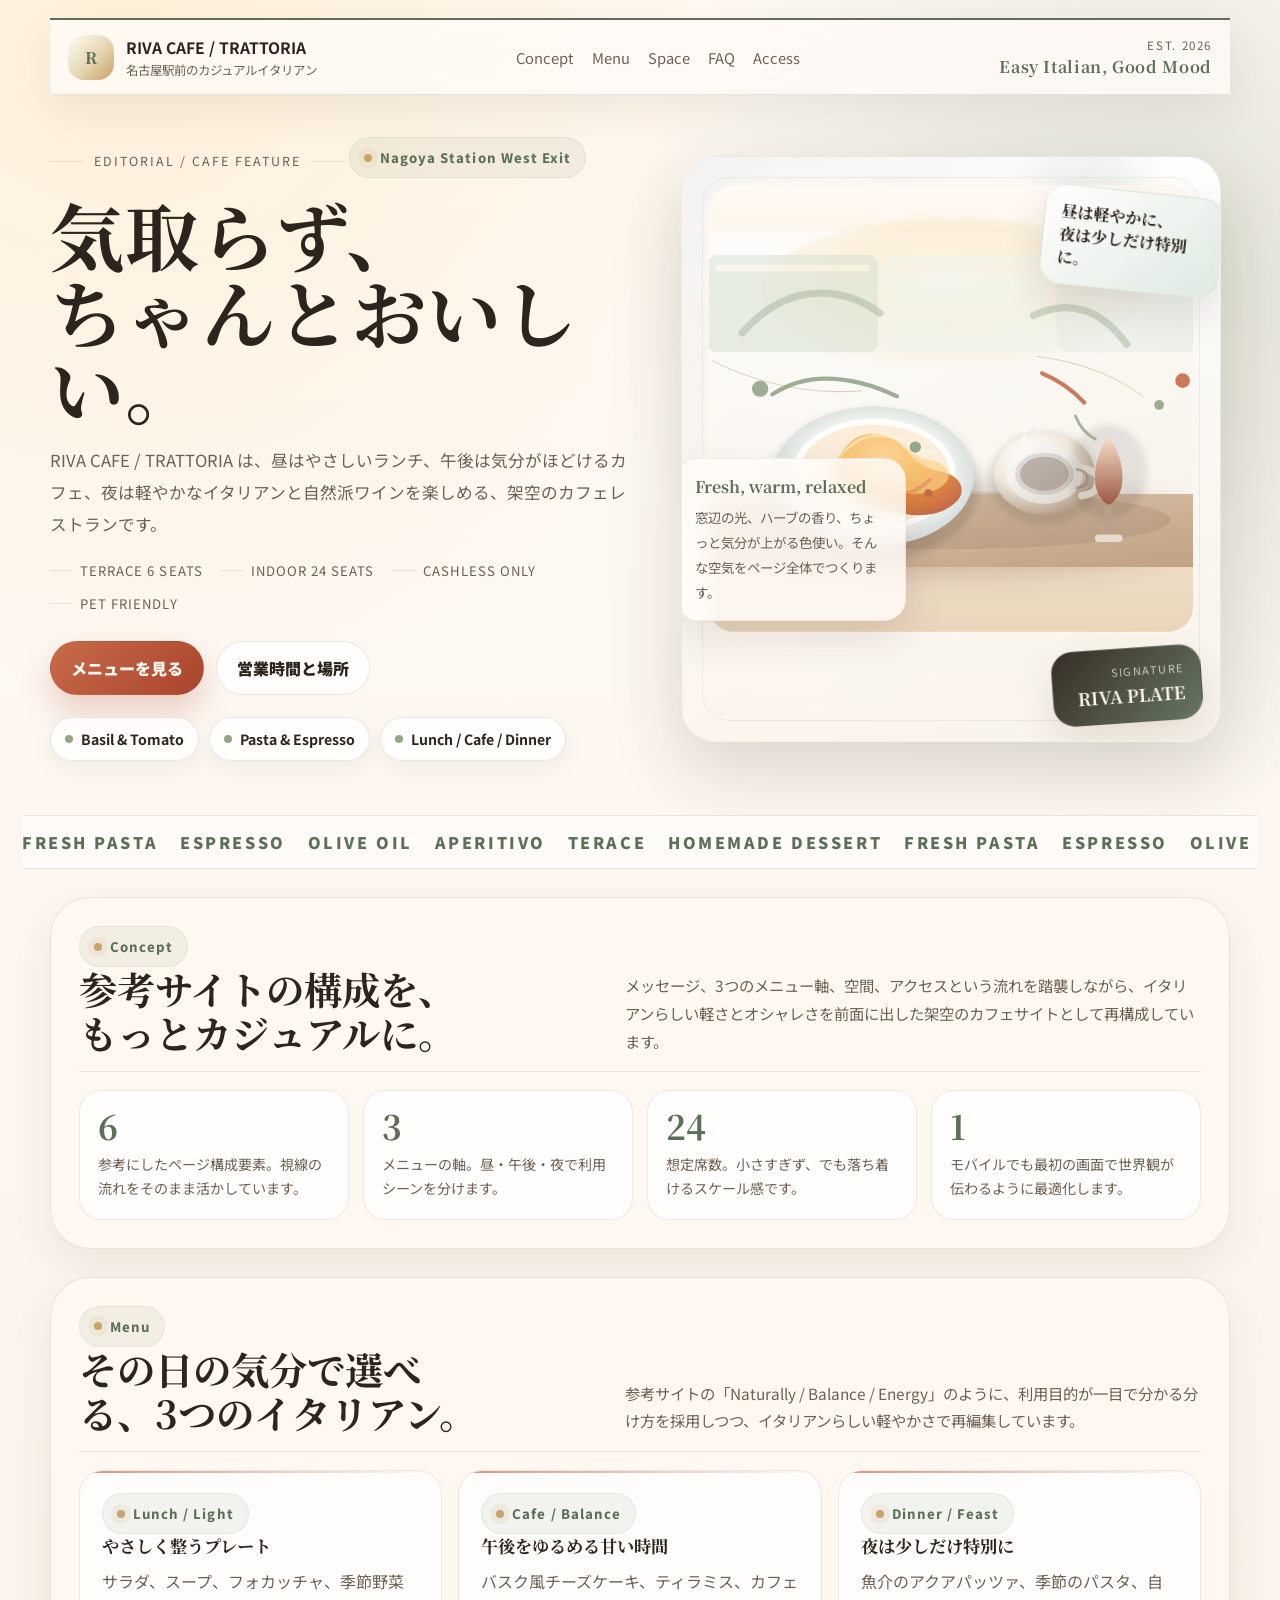
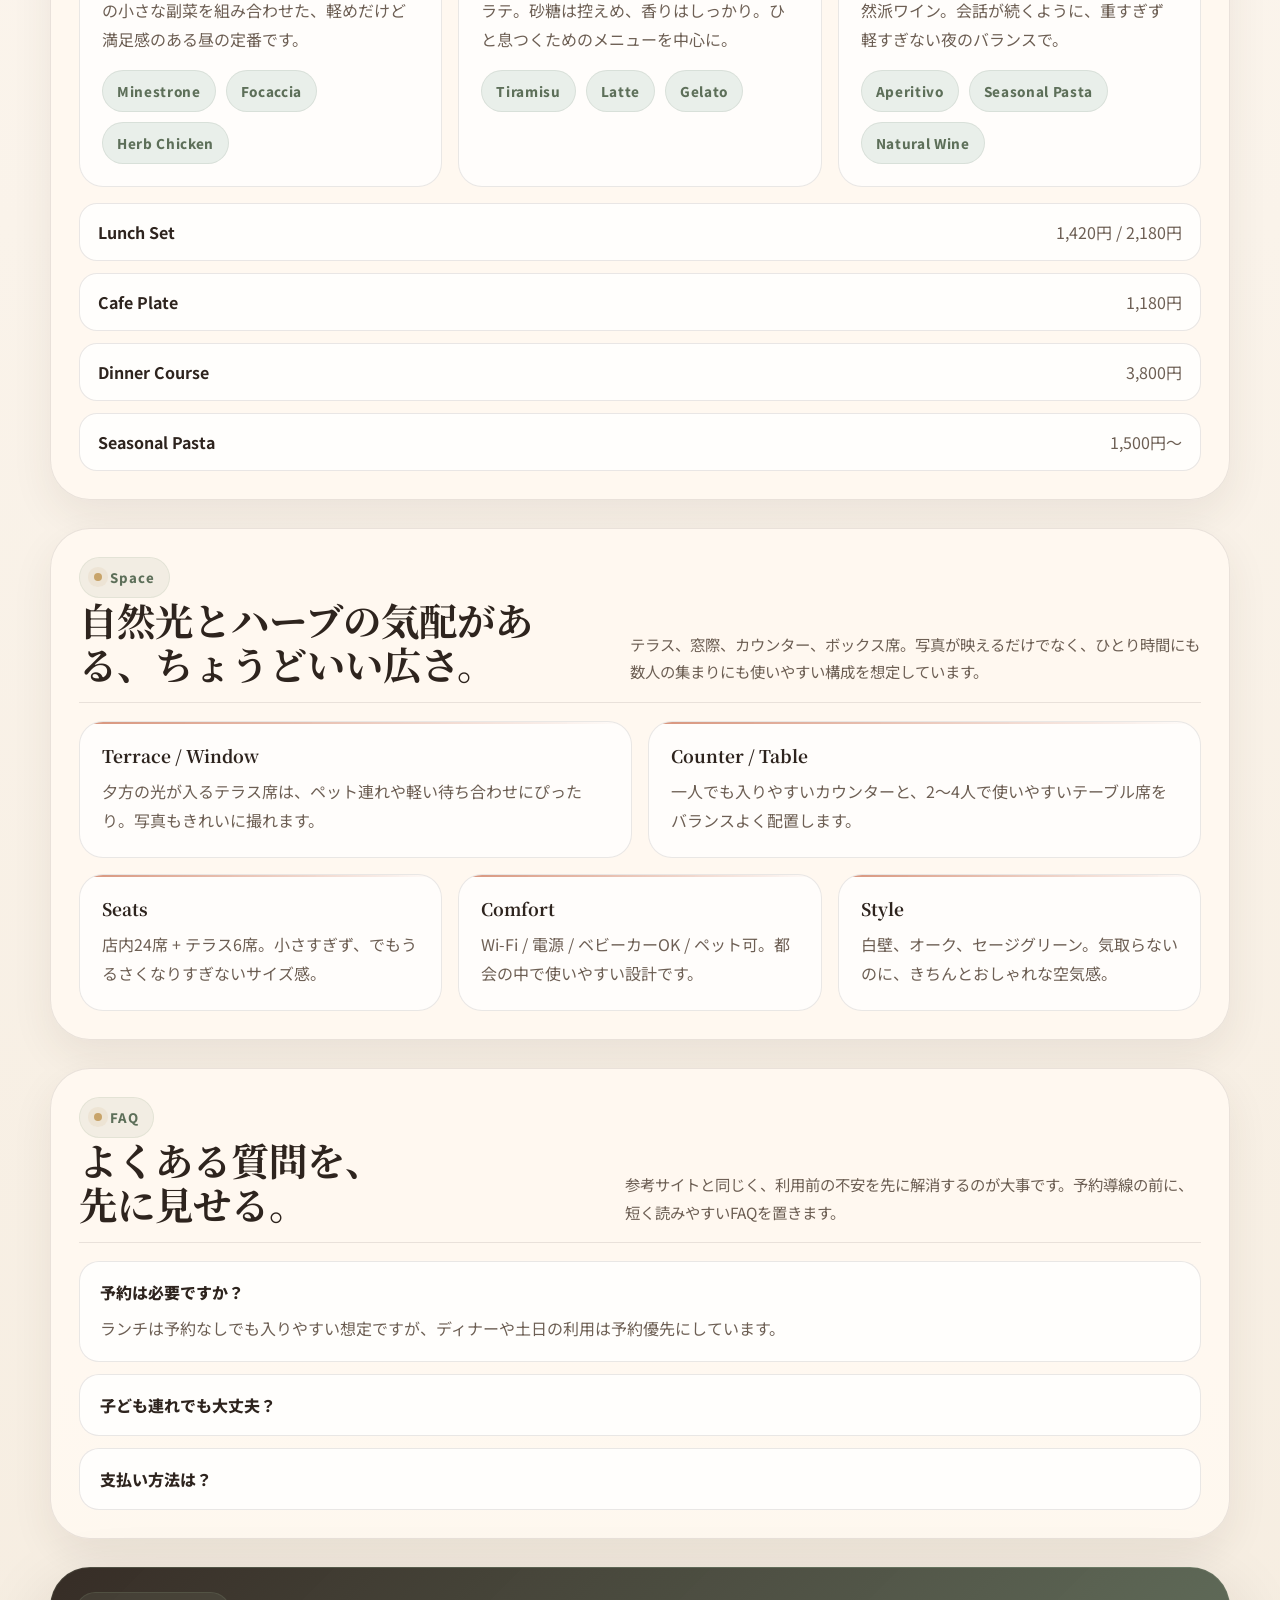
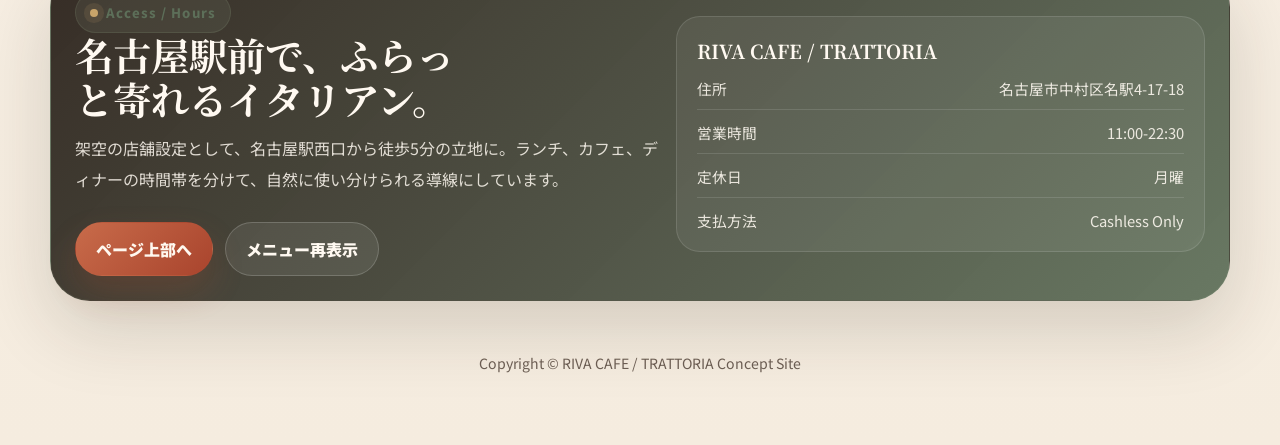
==== index.html @ c613972d "add github pages redirect" ====
<!DOCTYPE html>
<html lang="ja">
<head>
  <meta charset="UTF-8">
  <meta name="viewport" content="width=device-width, initial-scale=1.0">
  <meta http-equiv="refresh" content="0; url=public/index.html">
  <title>RIVA CAFE / TRATTORIA</title>
  <script>location.replace('public/index.html')</script>
</head>
<body>
  <a href="public/index.html">RIVA CAFE / TRATTORIA を開く</a>
</body>
</html>
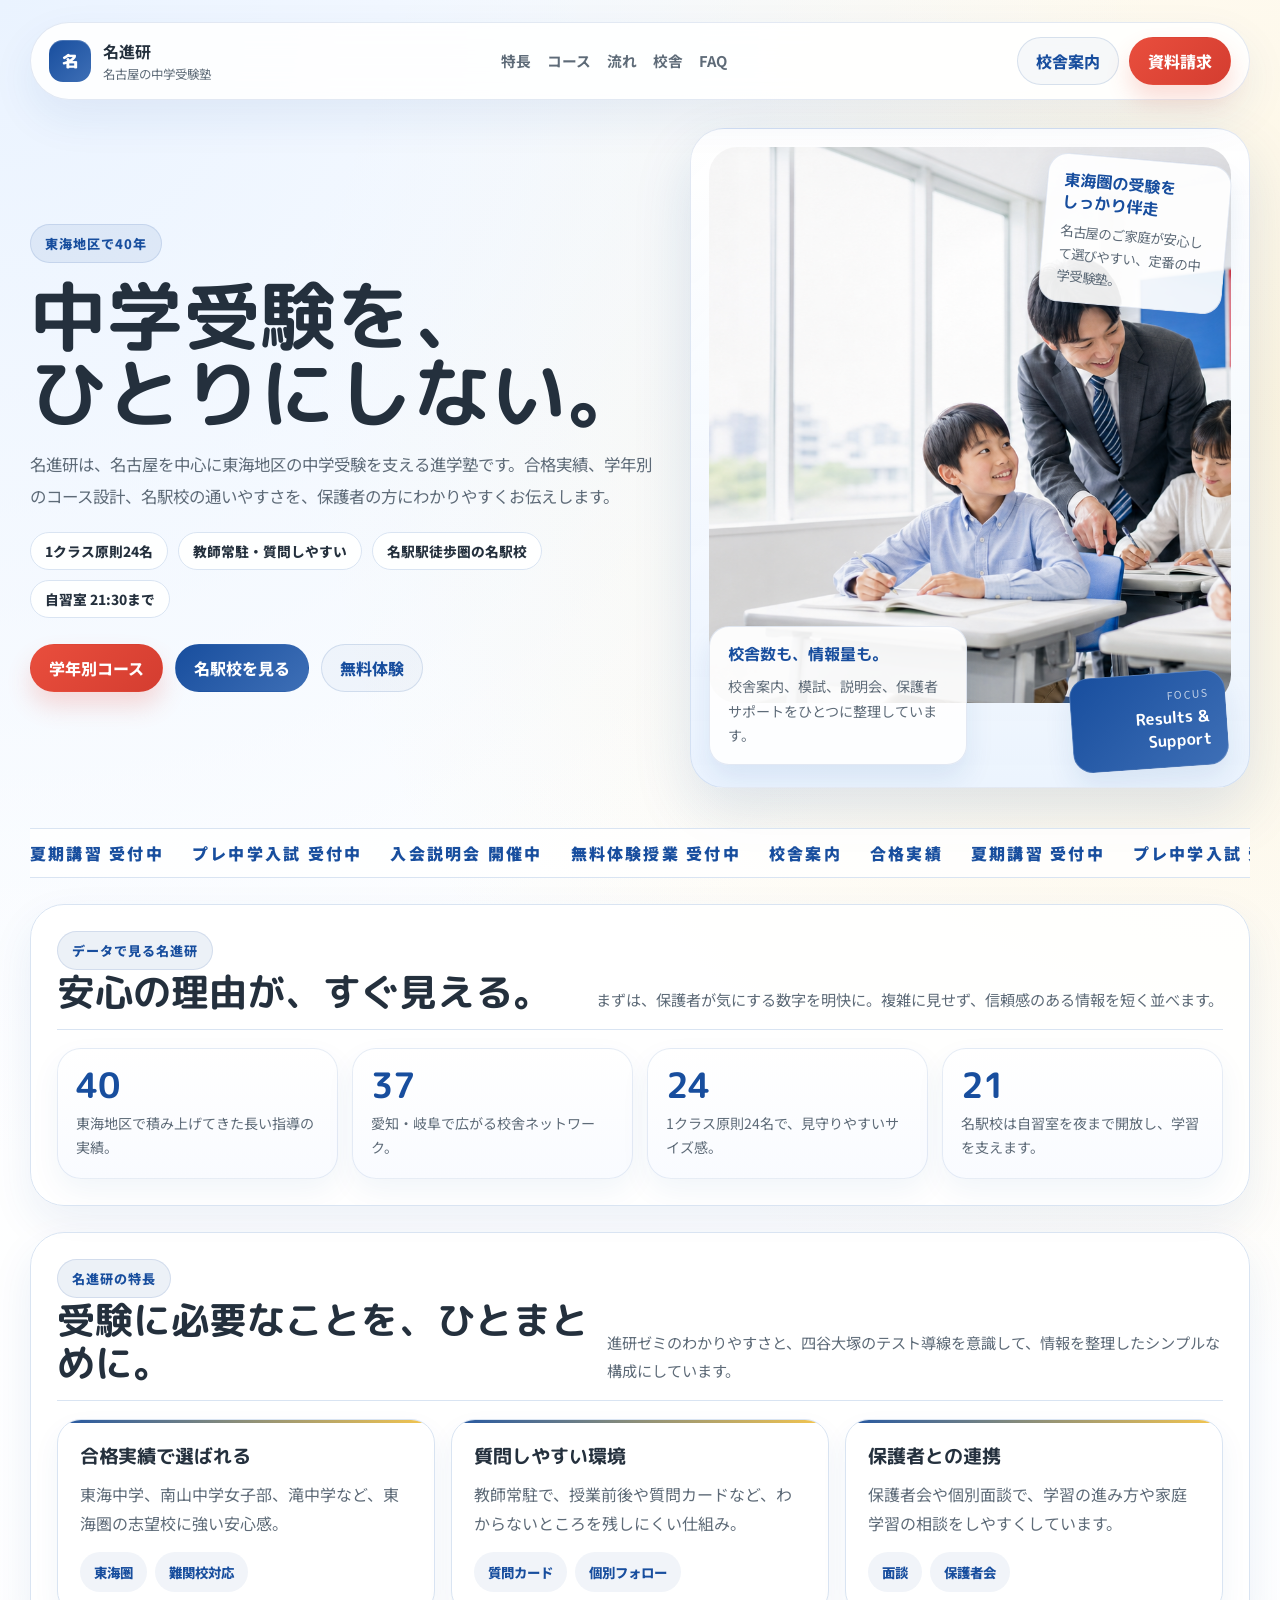
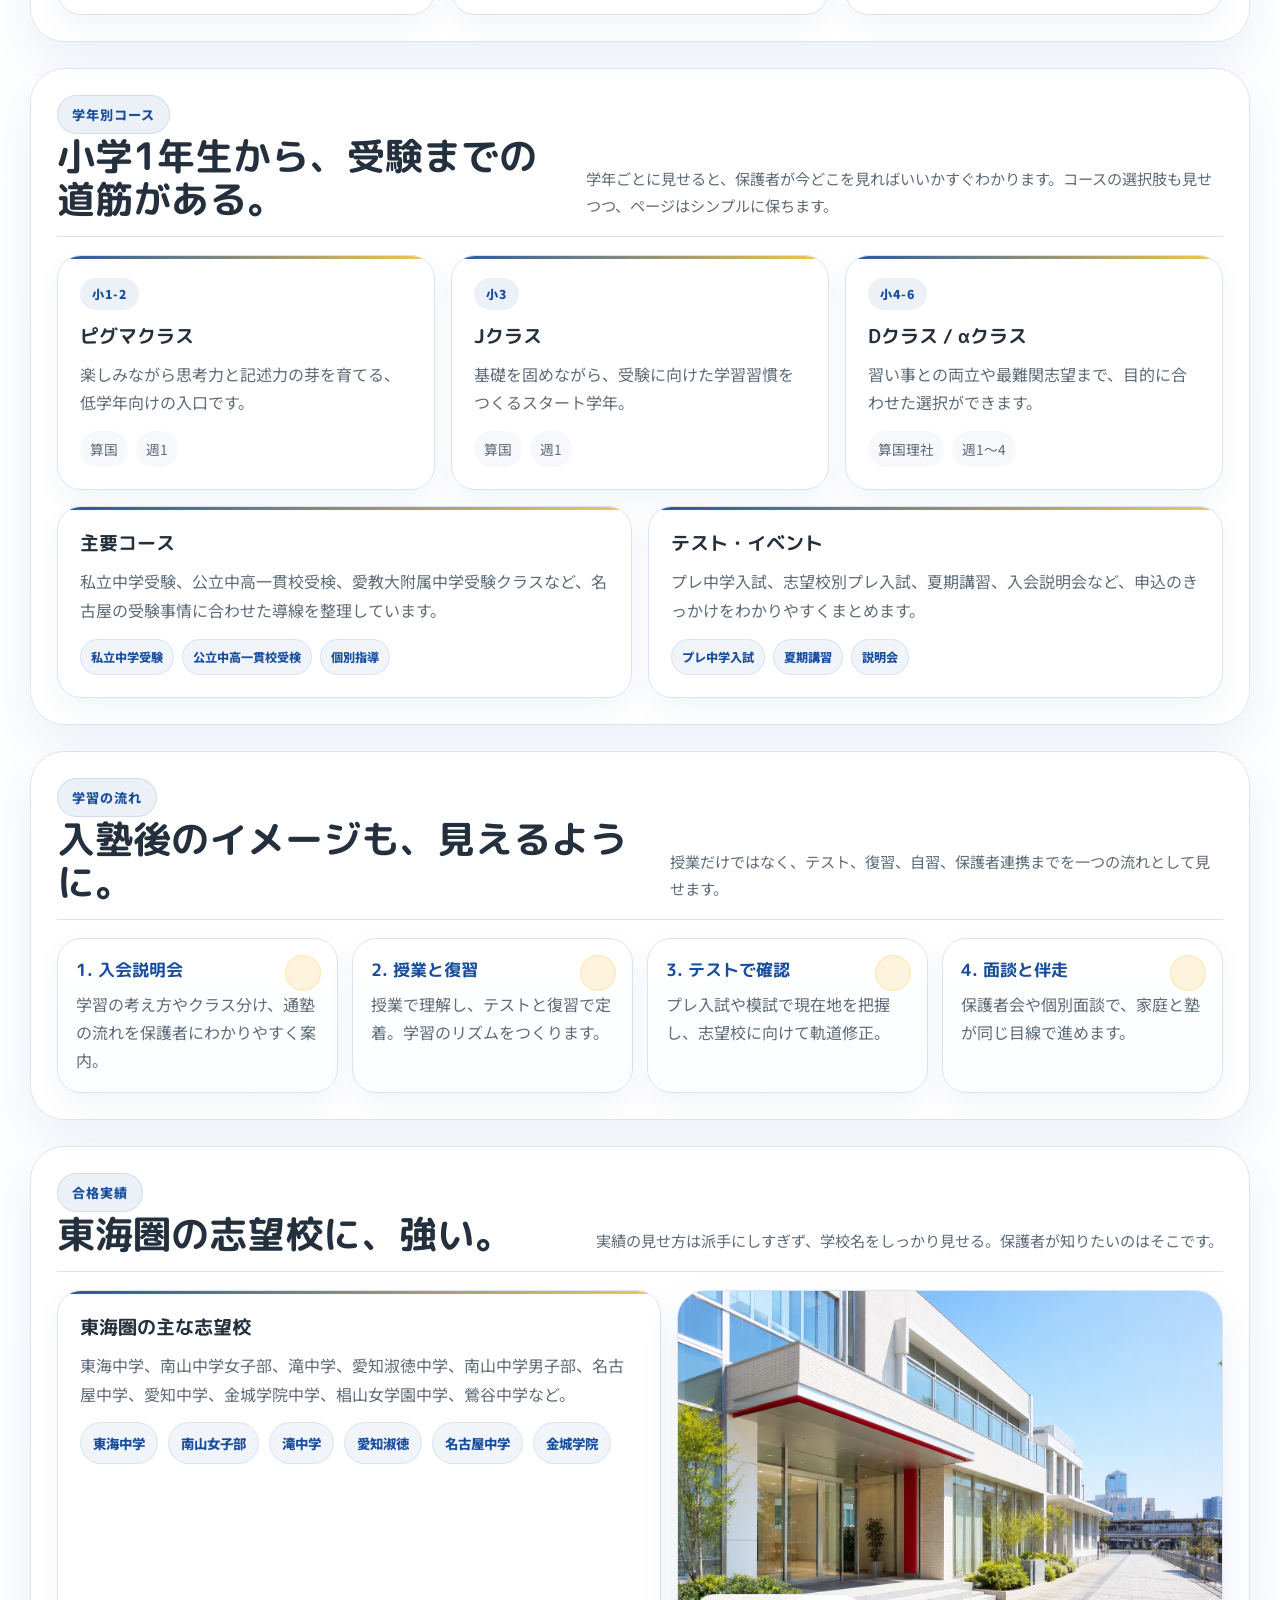
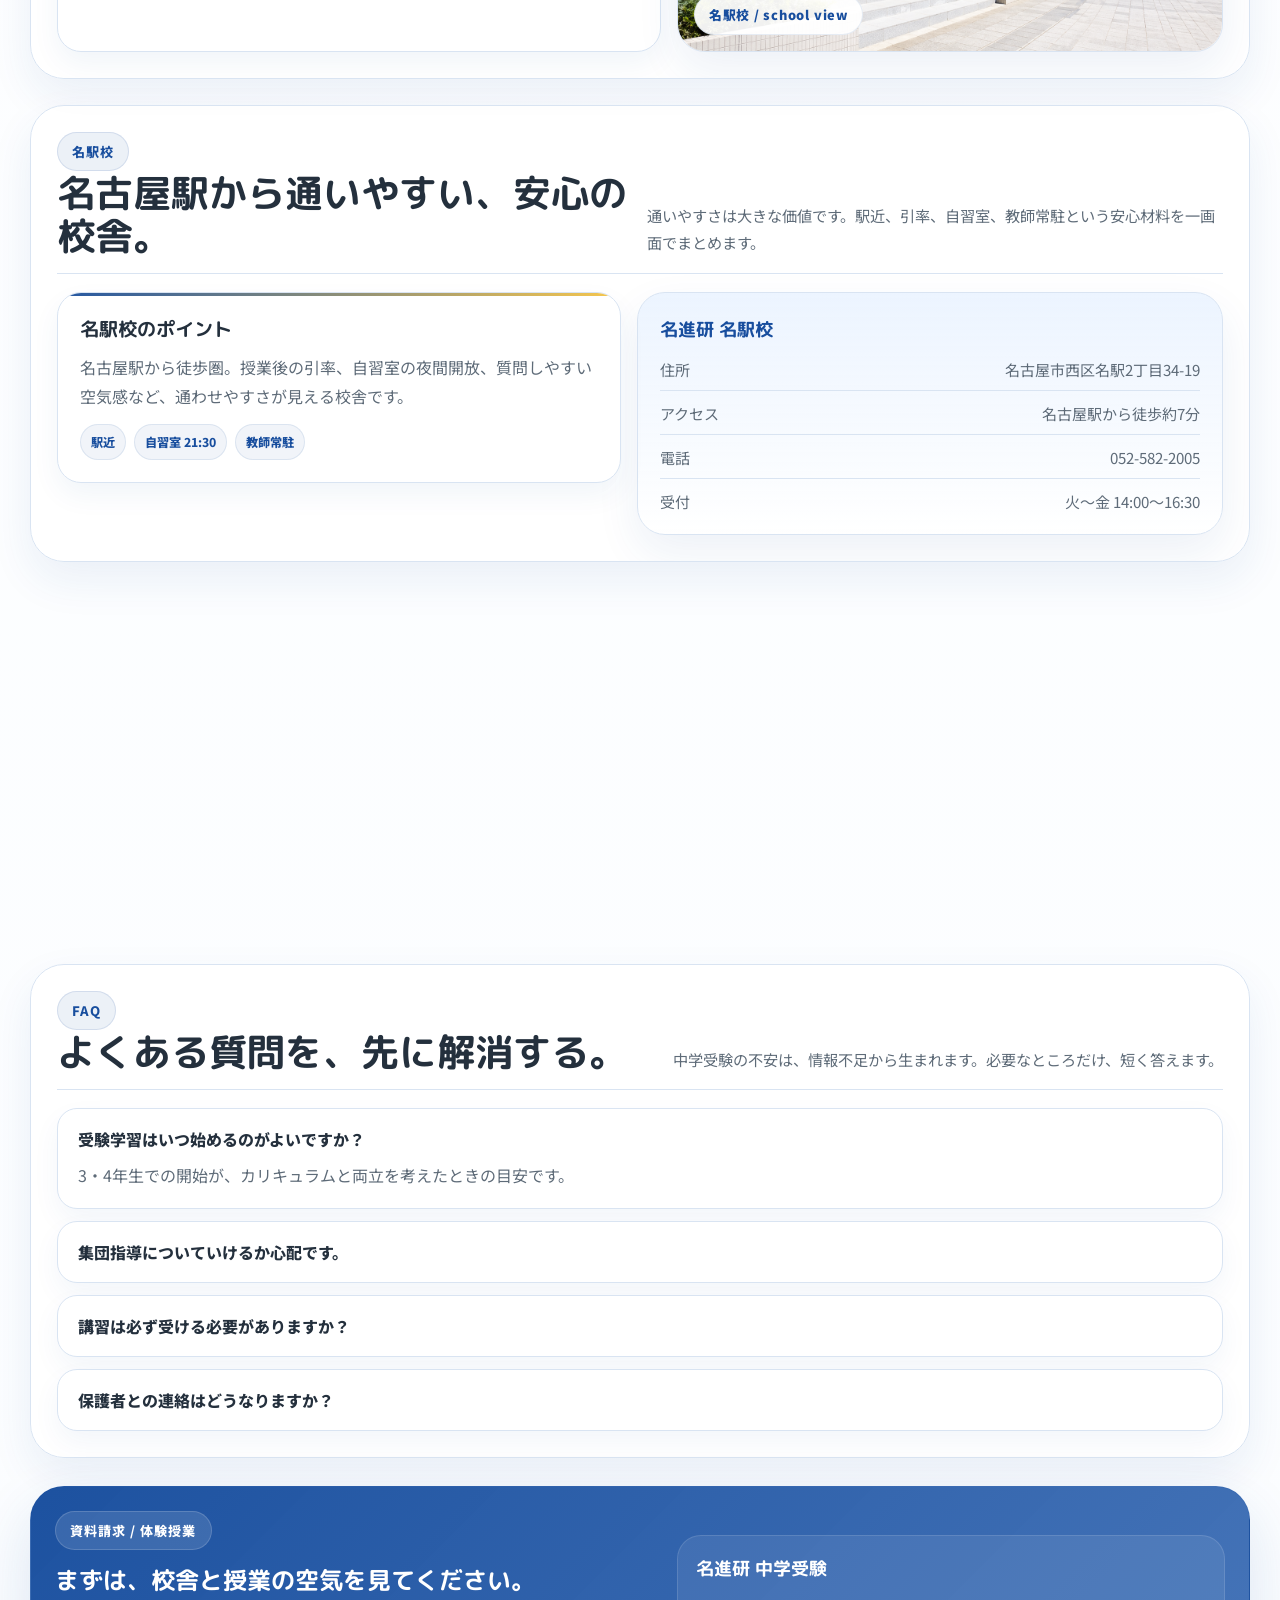
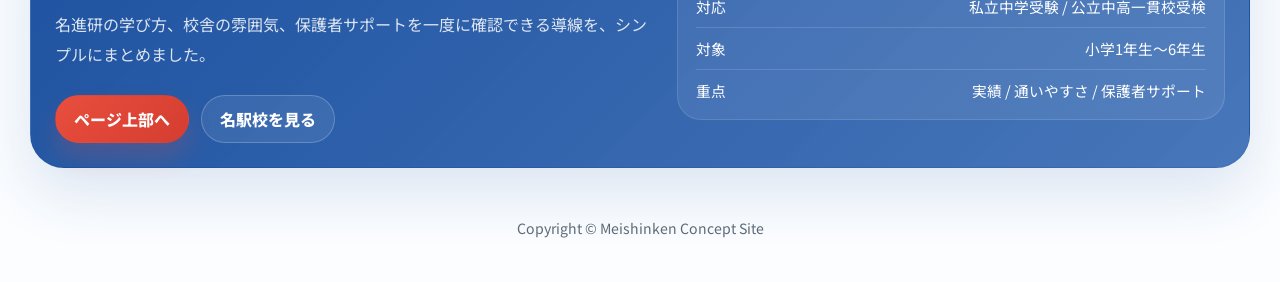
==== commit 688a69a1: "build Nagoya junior exam school homepage" ====
--- a/index.html
+++ b/index.html
@@ -4,10 +4,10 @@
   <meta charset="UTF-8">
   <meta name="viewport" content="width=device-width, initial-scale=1.0">
   <meta http-equiv="refresh" content="0; url=public/index.html">
-  <title>RIVA CAFE / TRATTORIA</title>
+  <title>名進研 | 名古屋の中学受験塾</title>
   <script>location.replace('public/index.html')</script>
 </head>
 <body>
-  <a href="public/index.html">RIVA CAFE / TRATTORIA を開く</a>
+  <a href="public/index.html">名進研 | 名古屋の中学受験塾 を開く</a>
 </body>
 </html>
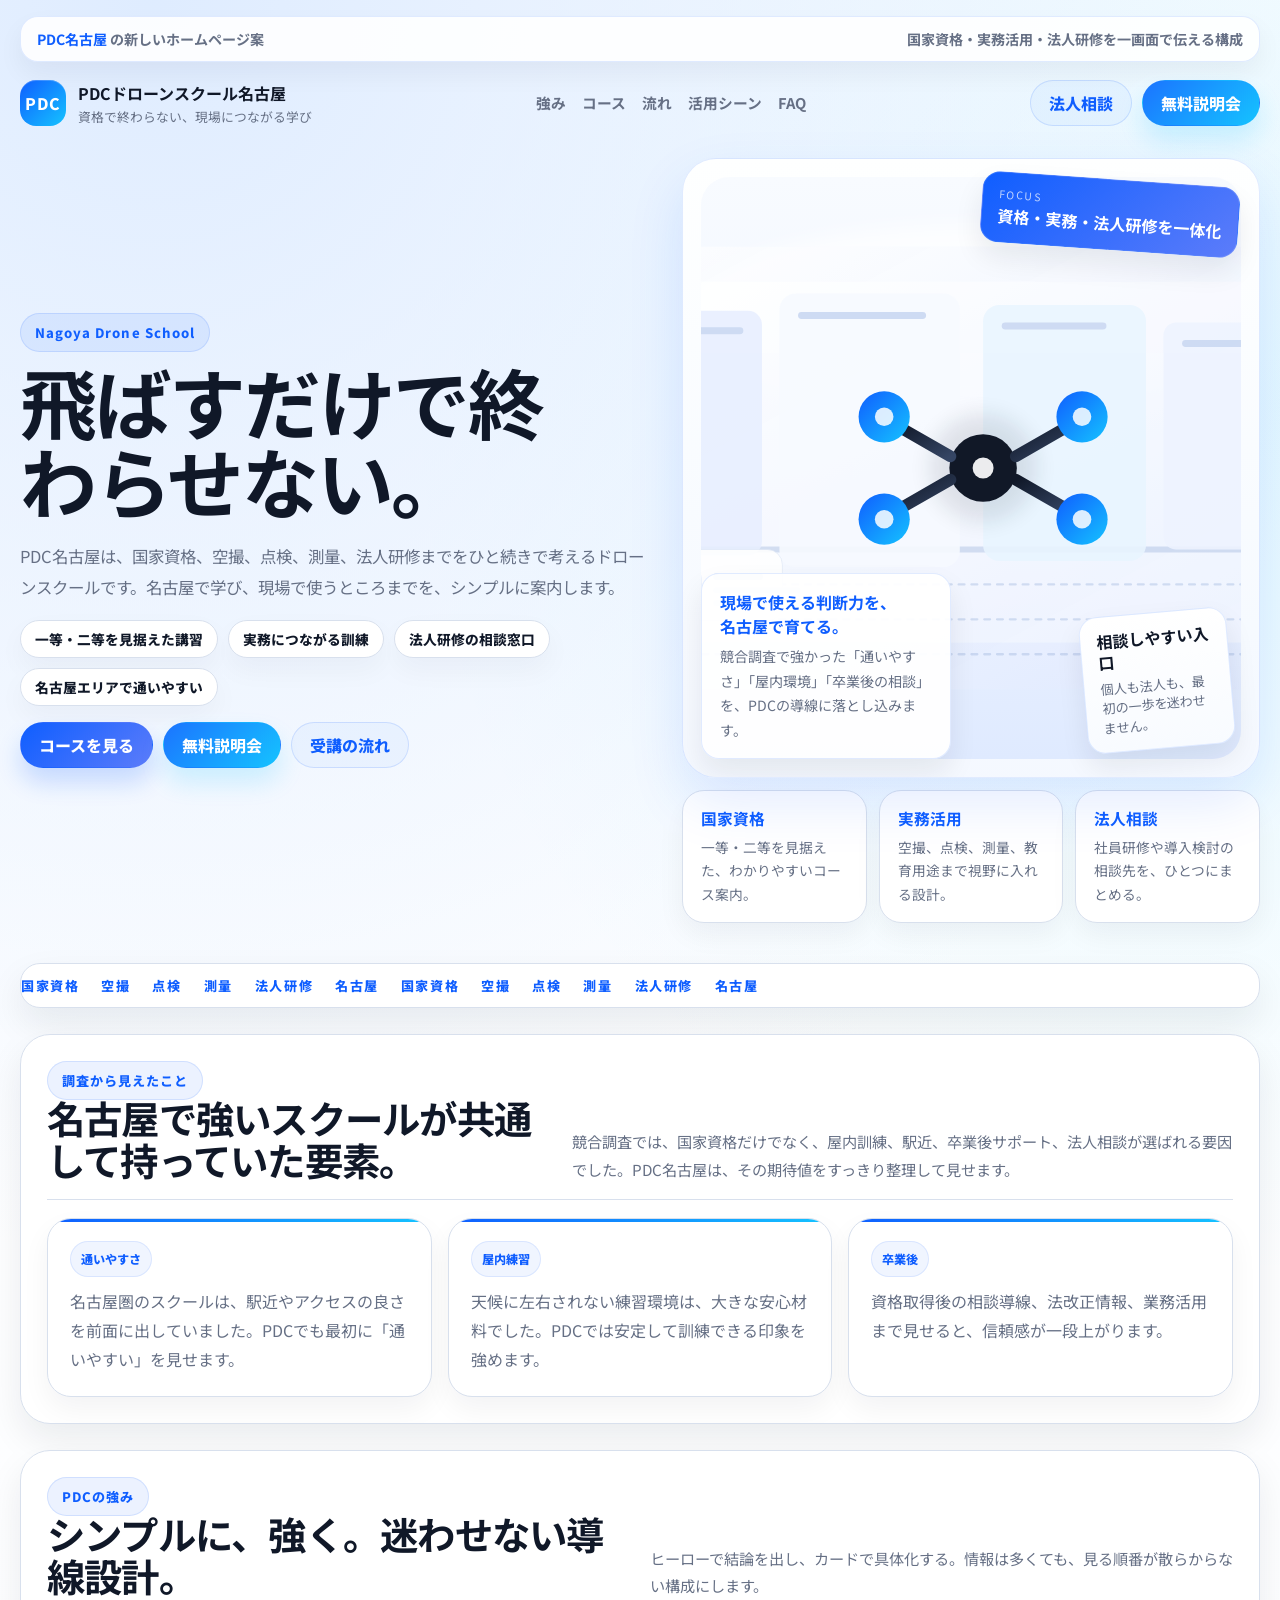
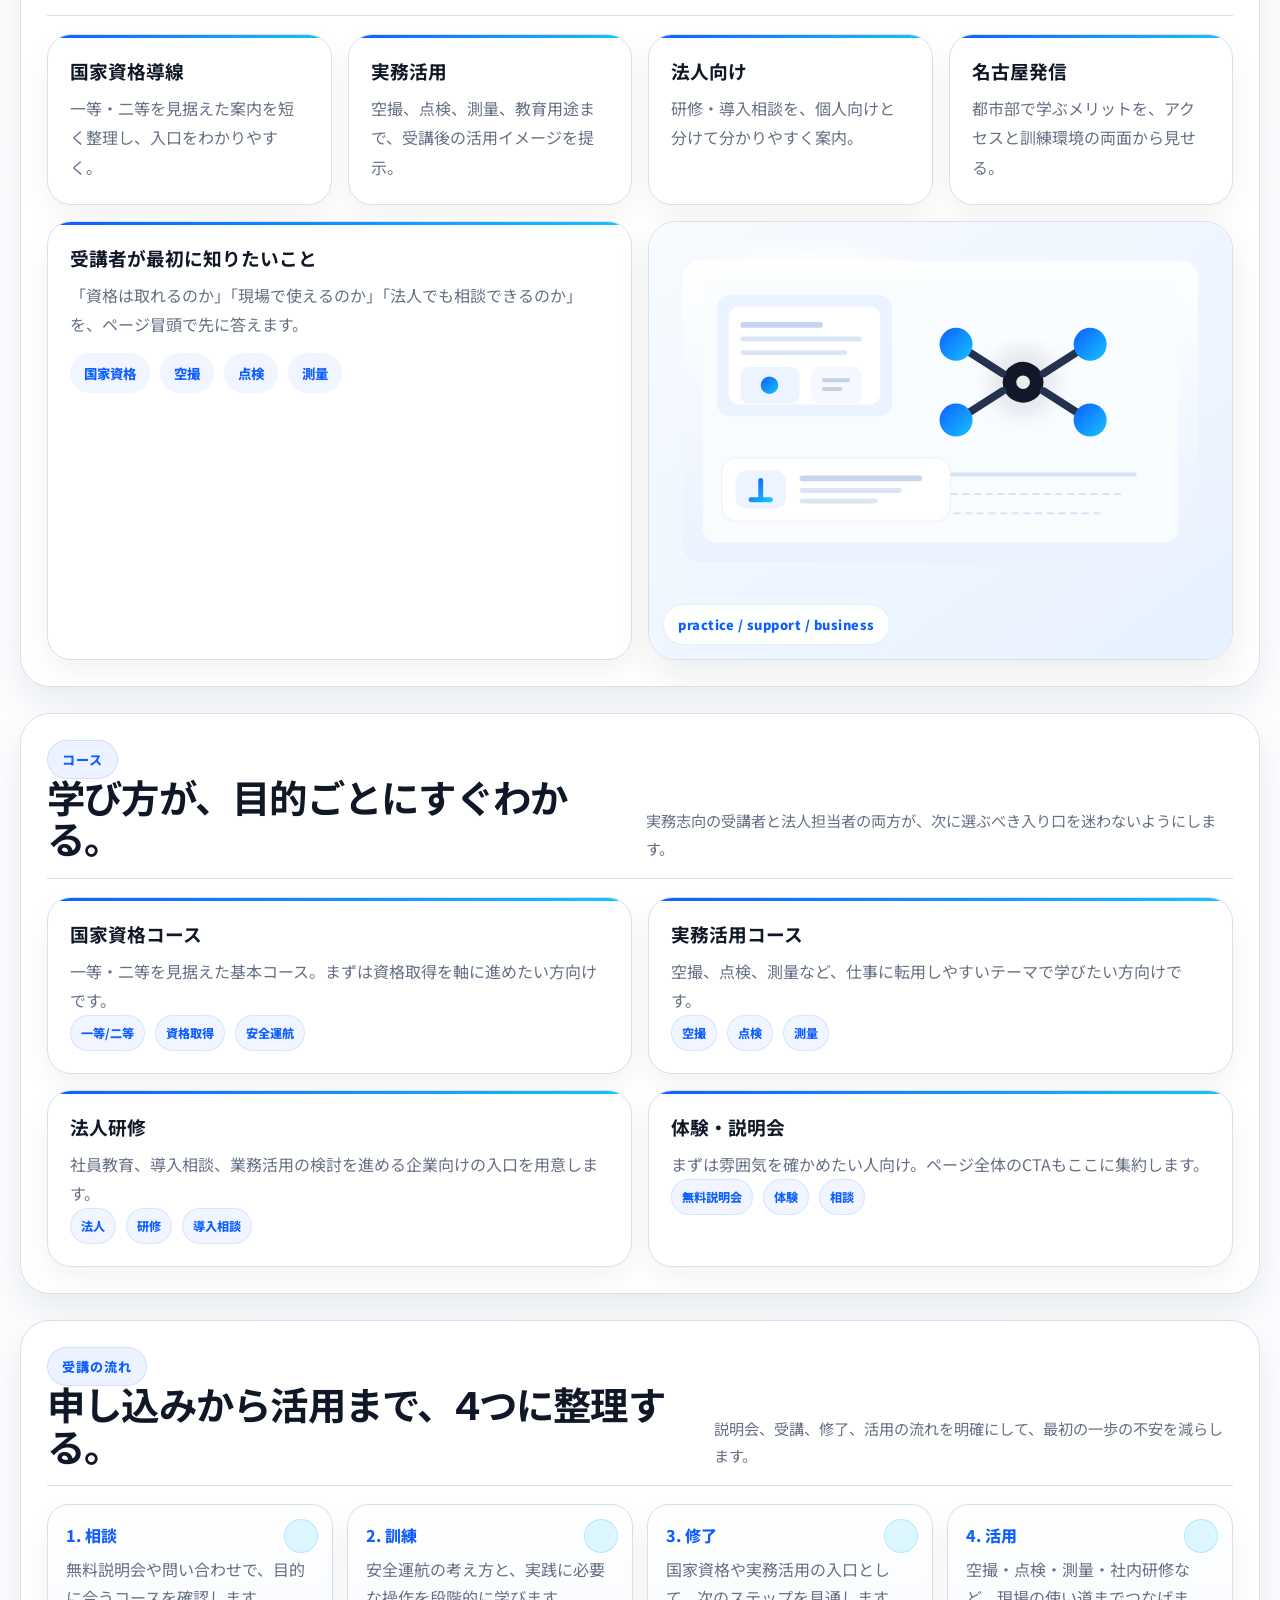
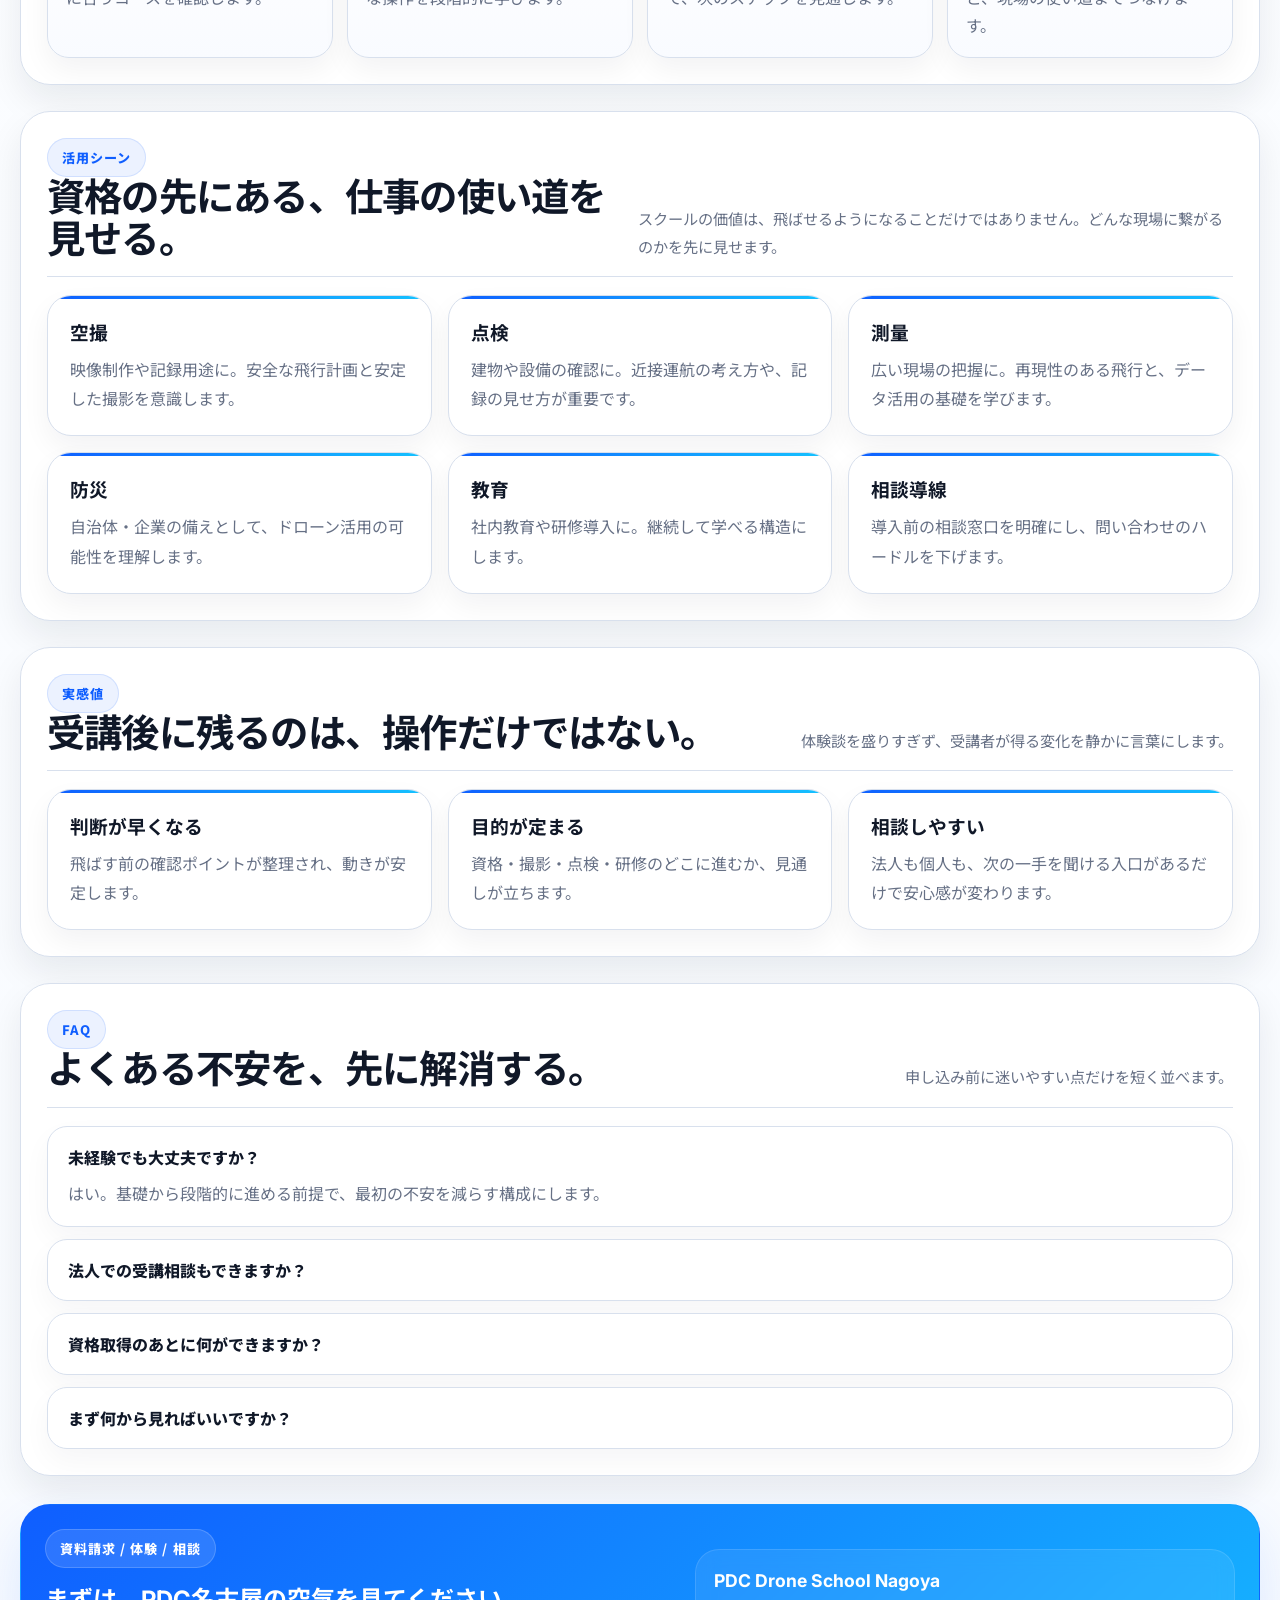
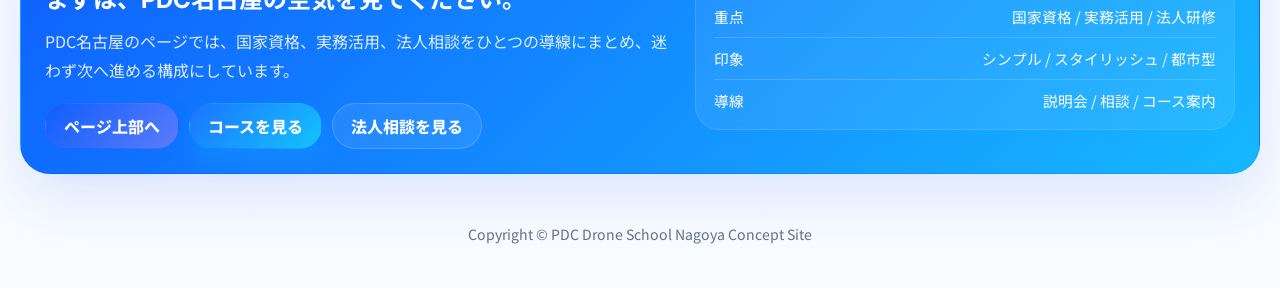
==== commit c73fec7e: "rebuild pdc nagoya drone school site" ====
--- a/index.html
+++ b/index.html
@@ -4,10 +4,10 @@
   <meta charset="UTF-8">
   <meta name="viewport" content="width=device-width, initial-scale=1.0">
   <meta http-equiv="refresh" content="0; url=public/index.html">
-  <title>名進研 | 名古屋の中学受験塾</title>
+  <title>PDCドローンスクール名古屋</title>
   <script>location.replace('public/index.html')</script>
 </head>
 <body>
-  <a href="public/index.html">名進研 | 名古屋の中学受験塾 を開く</a>
+  <a href="public/index.html">PDCドローンスクール名古屋 を開く</a>
 </body>
 </html>
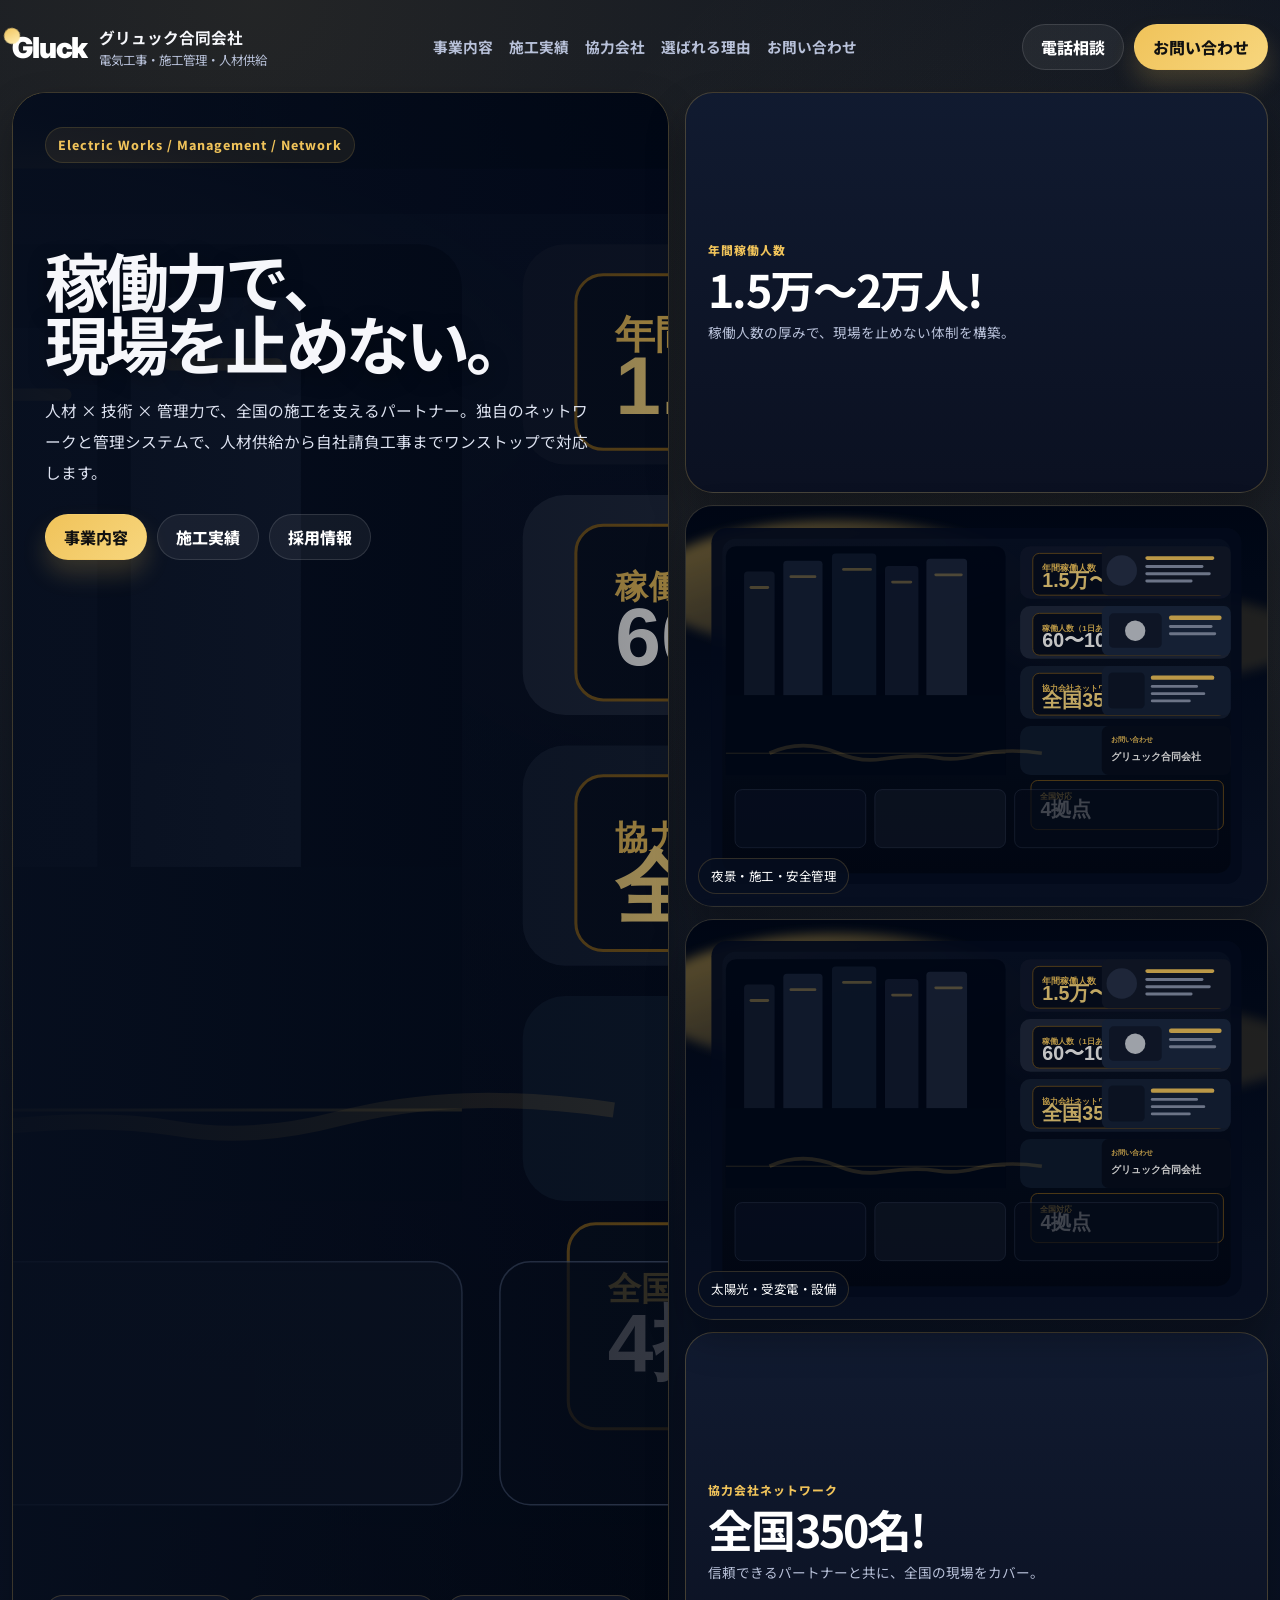
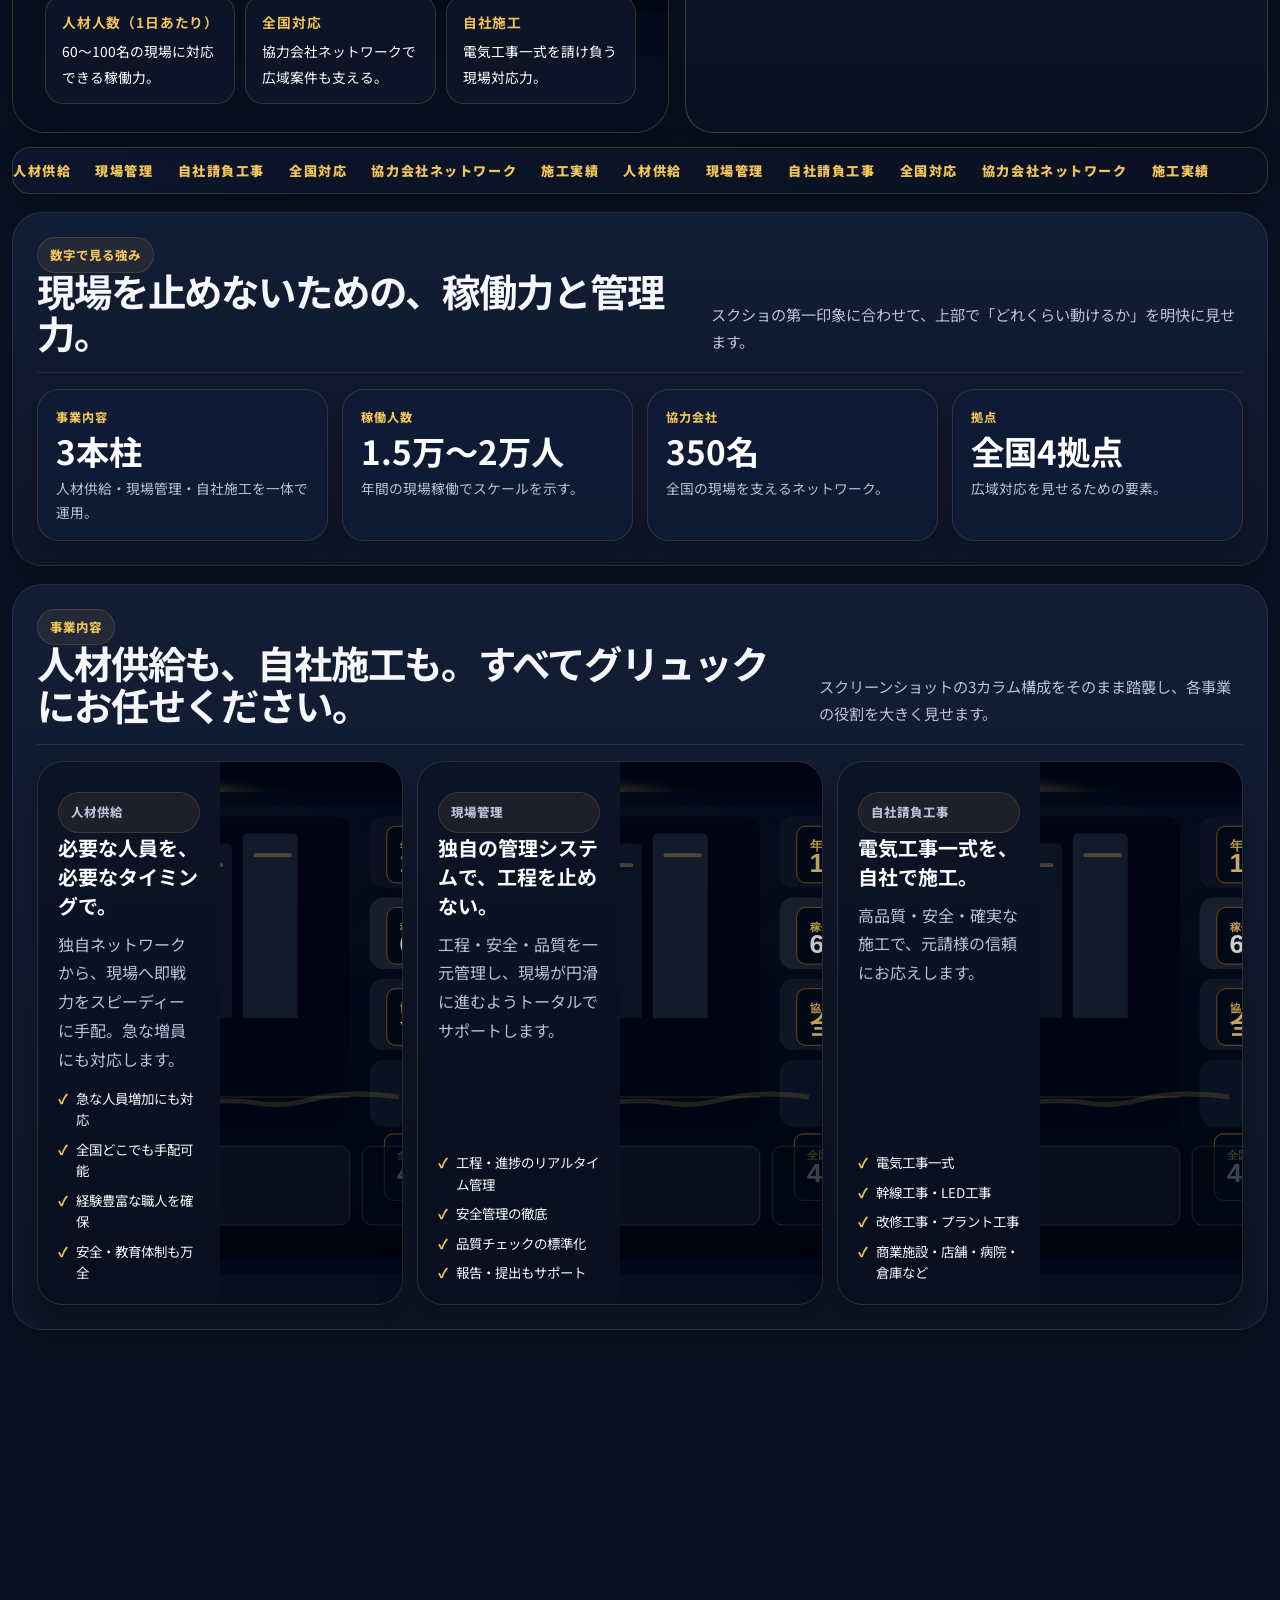
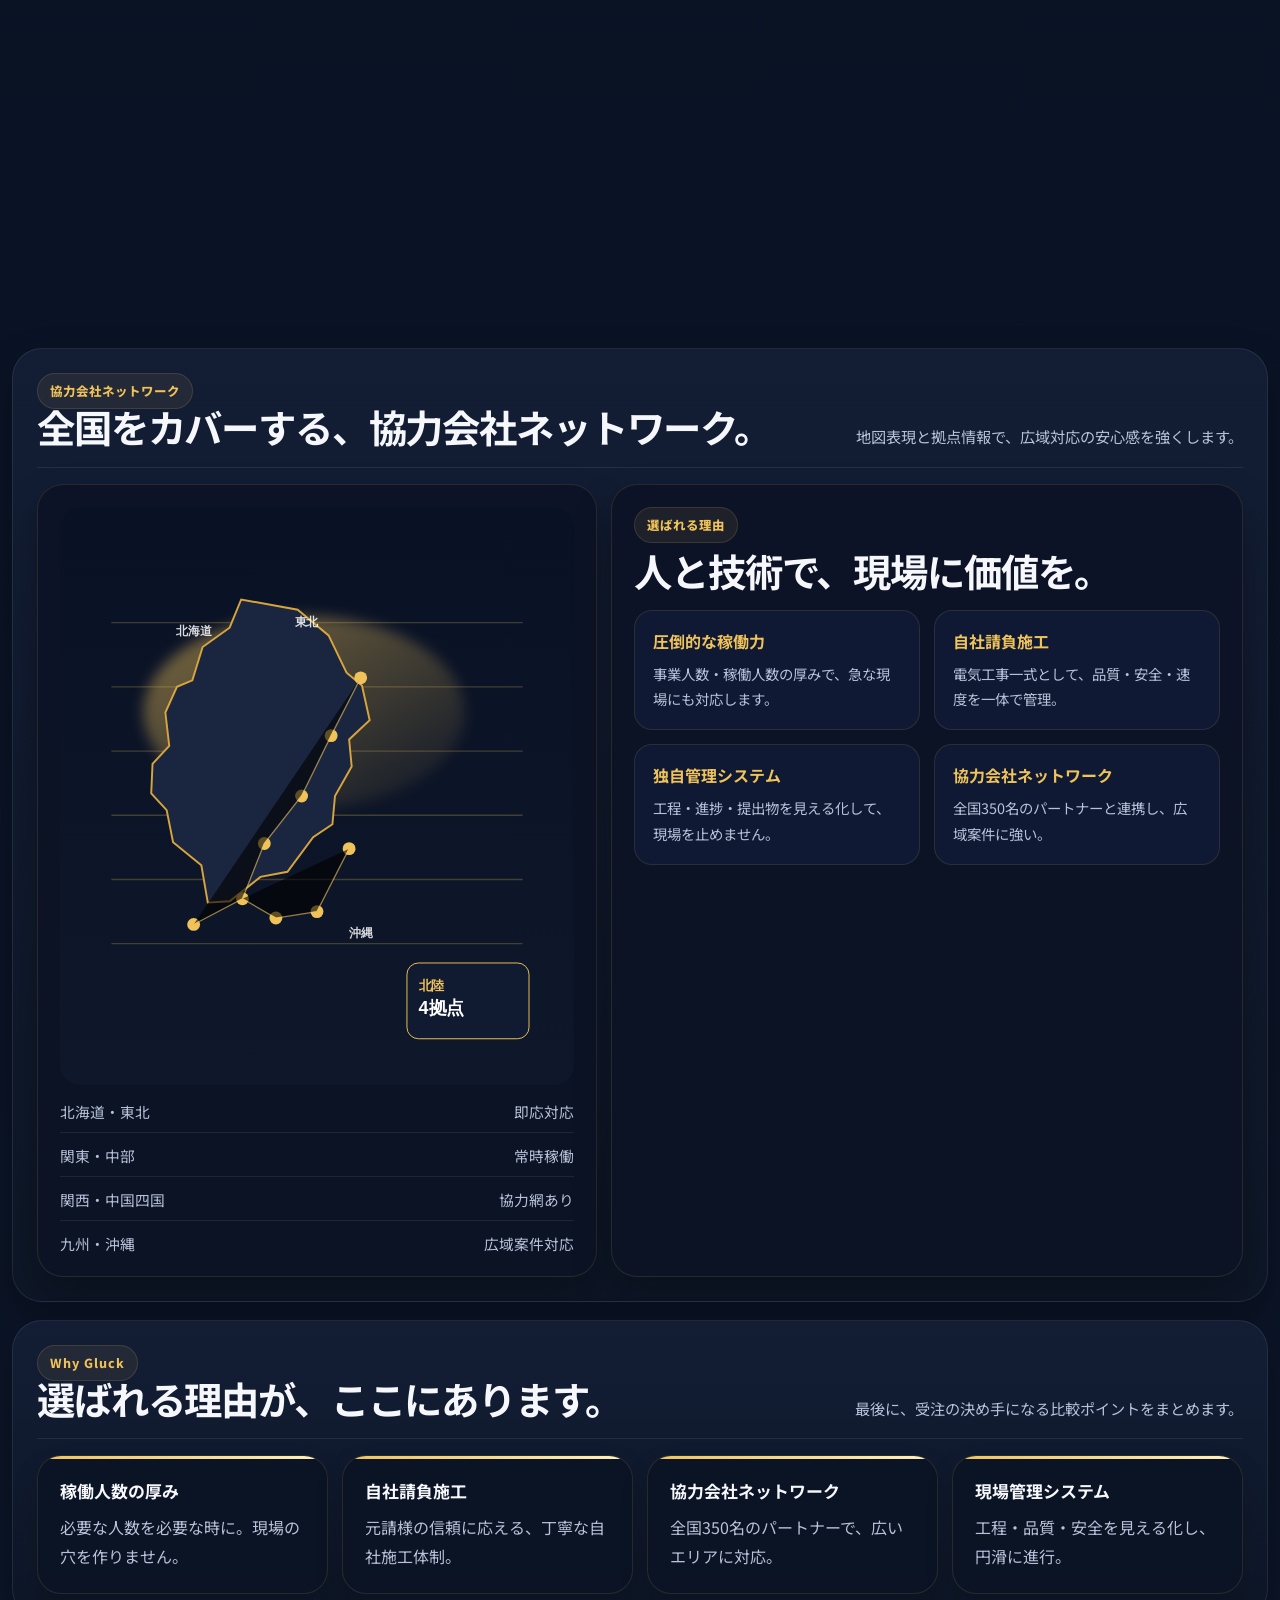
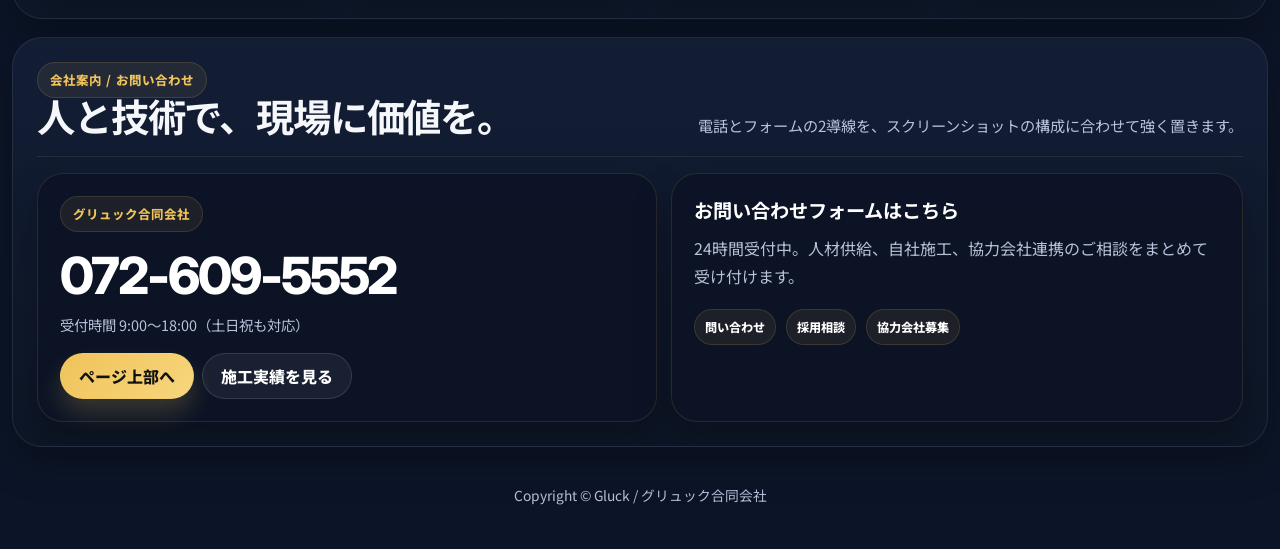
==== commit 6d276a31: "align root redirect text" ====
--- a/index.html
+++ b/index.html
@@ -4,10 +4,10 @@
   <meta charset="UTF-8">
   <meta name="viewport" content="width=device-width, initial-scale=1.0">
   <meta http-equiv="refresh" content="0; url=public/index.html">
-  <title>PDCドローンスクール名古屋</title>
+  <title>Gluck | グリュック合同会社</title>
   <script>location.replace('public/index.html')</script>
 </head>
 <body>
-  <a href="public/index.html">PDCドローンスクール名古屋 を開く</a>
+  <a href="public/index.html">Gluck / グリュック合同会社 を開く</a>
 </body>
 </html>
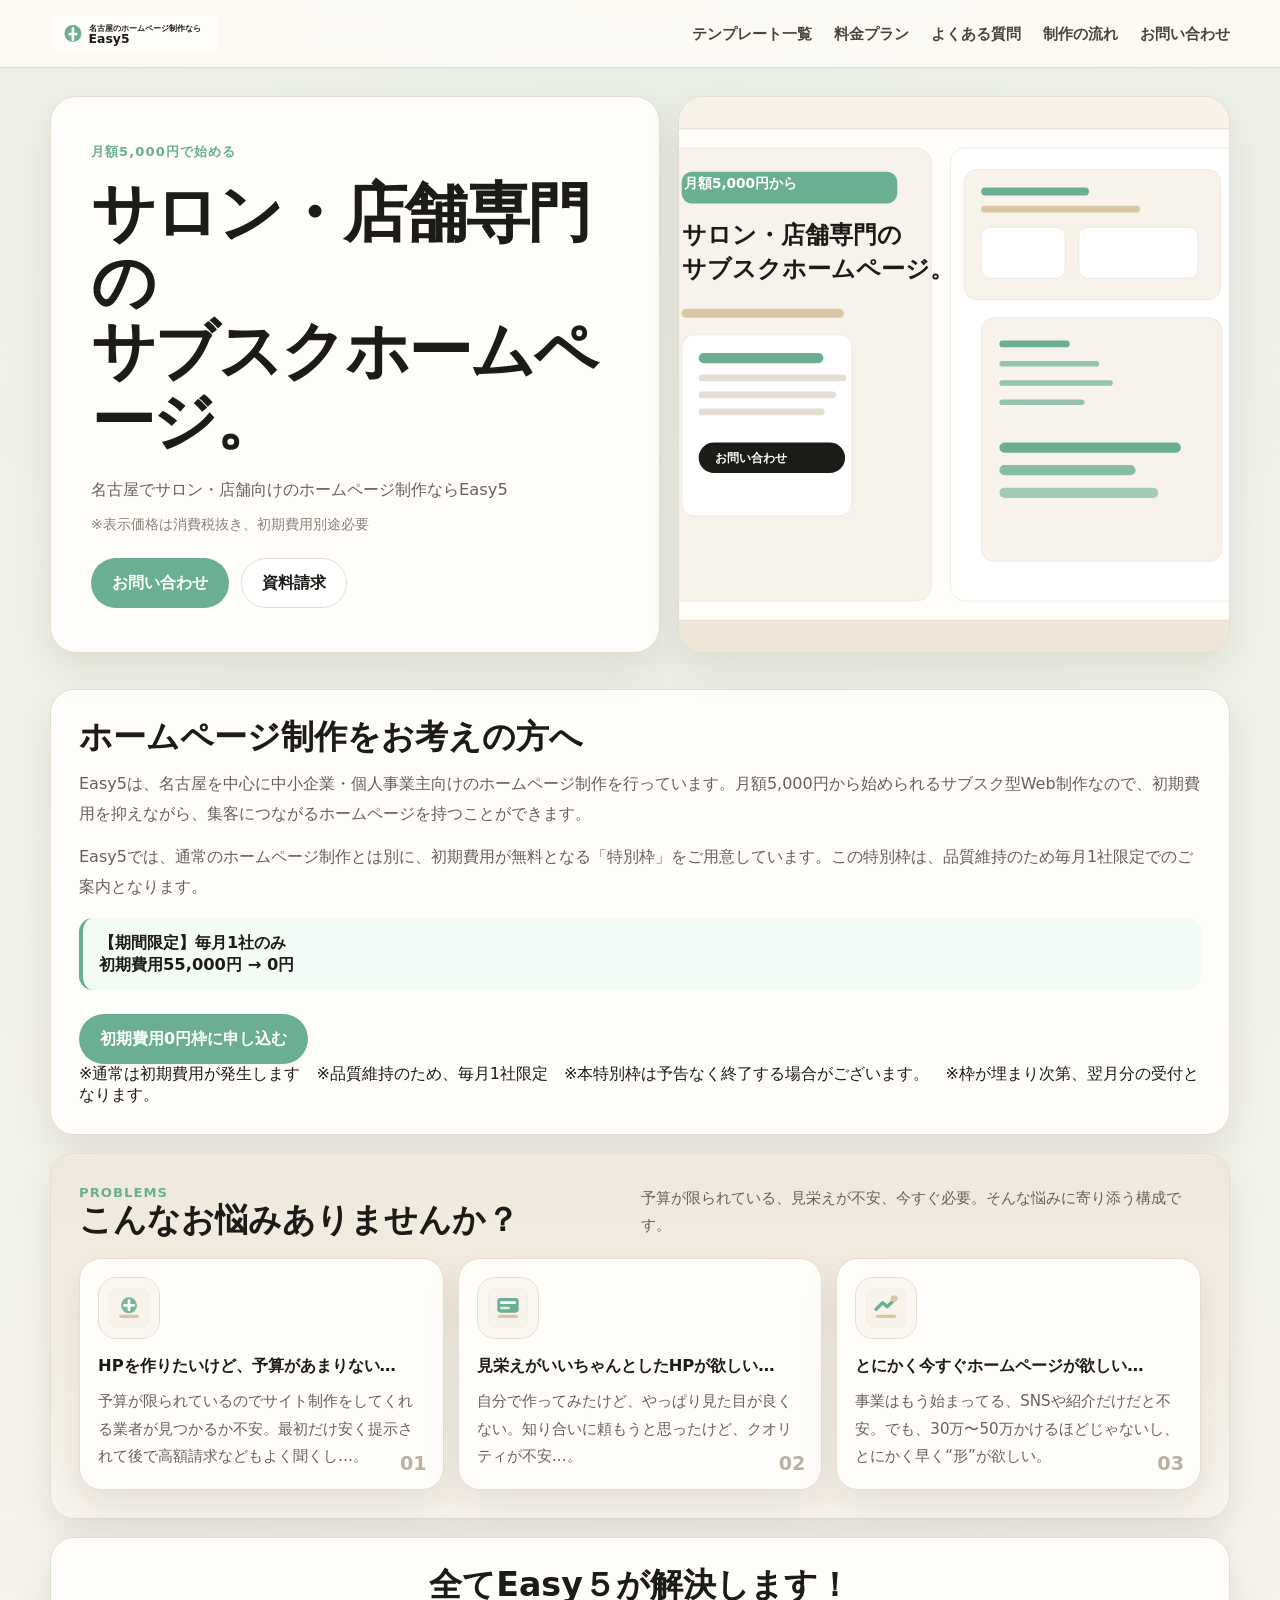
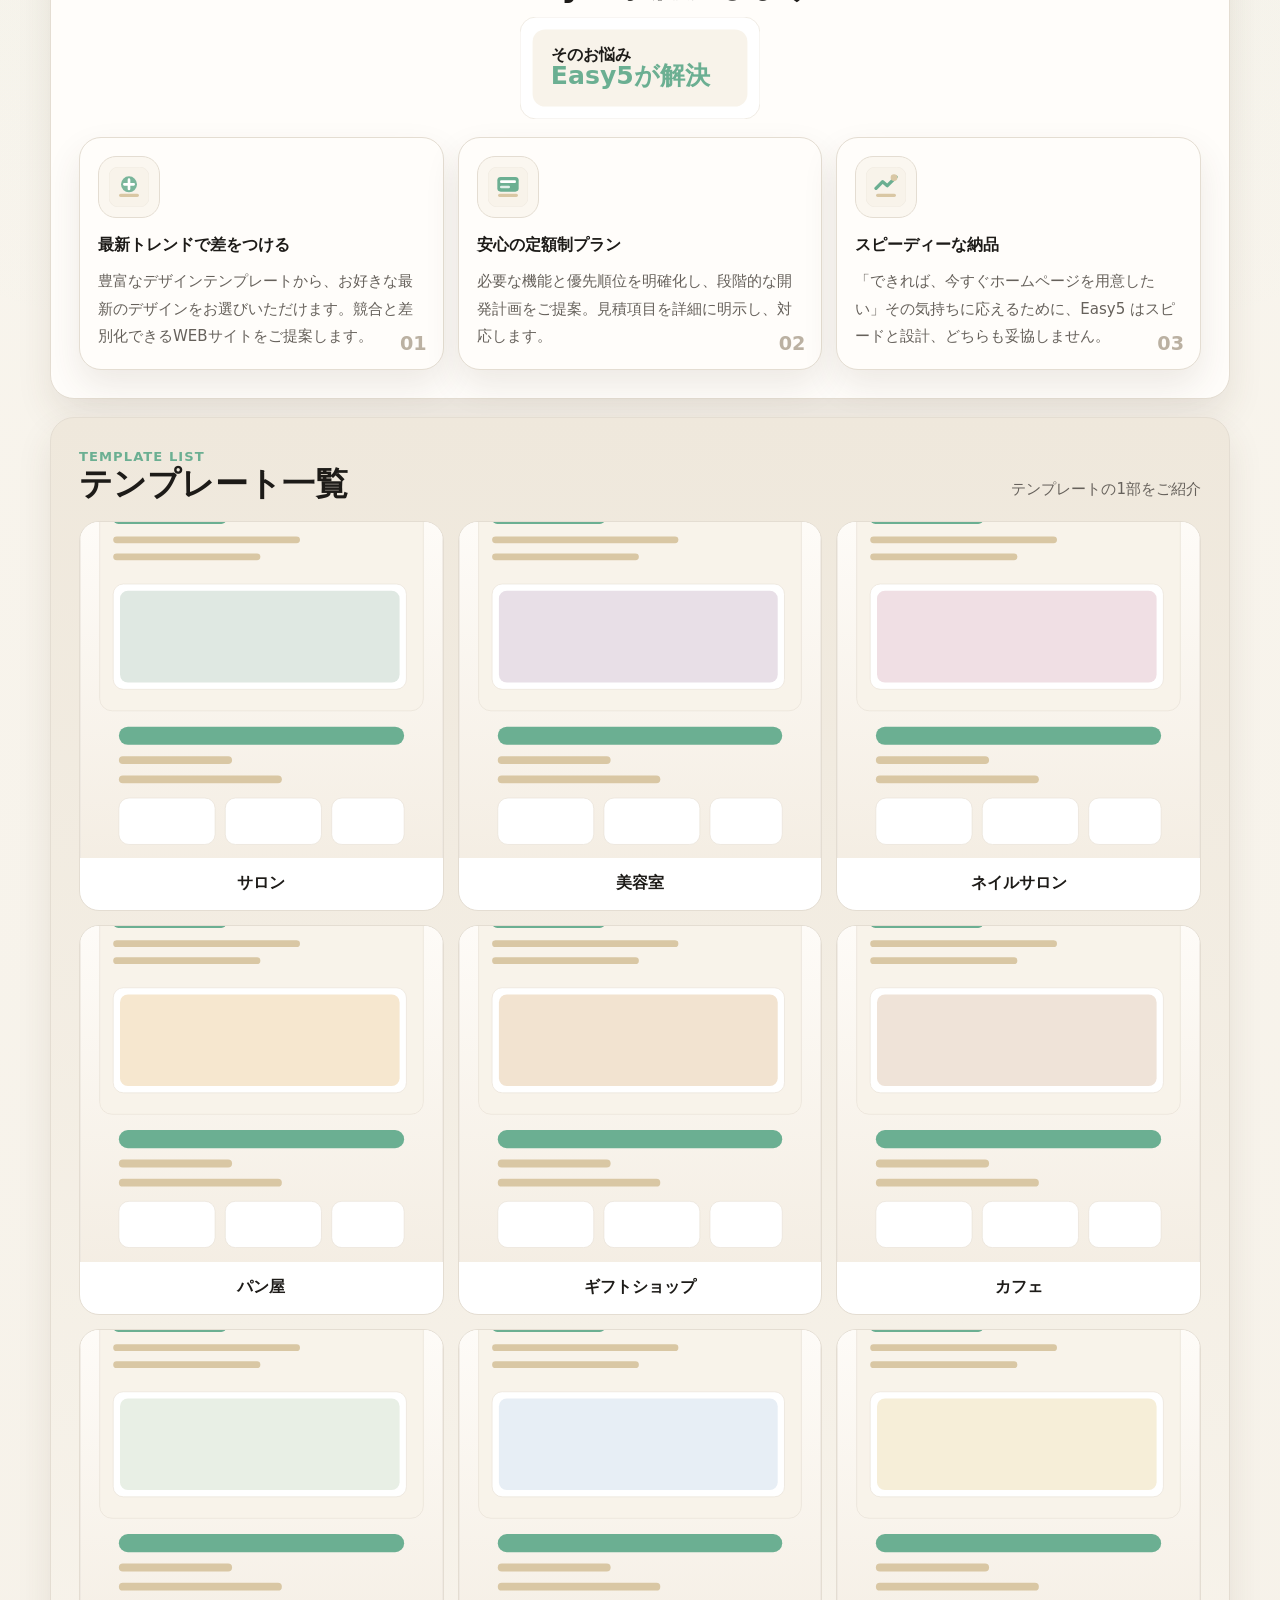
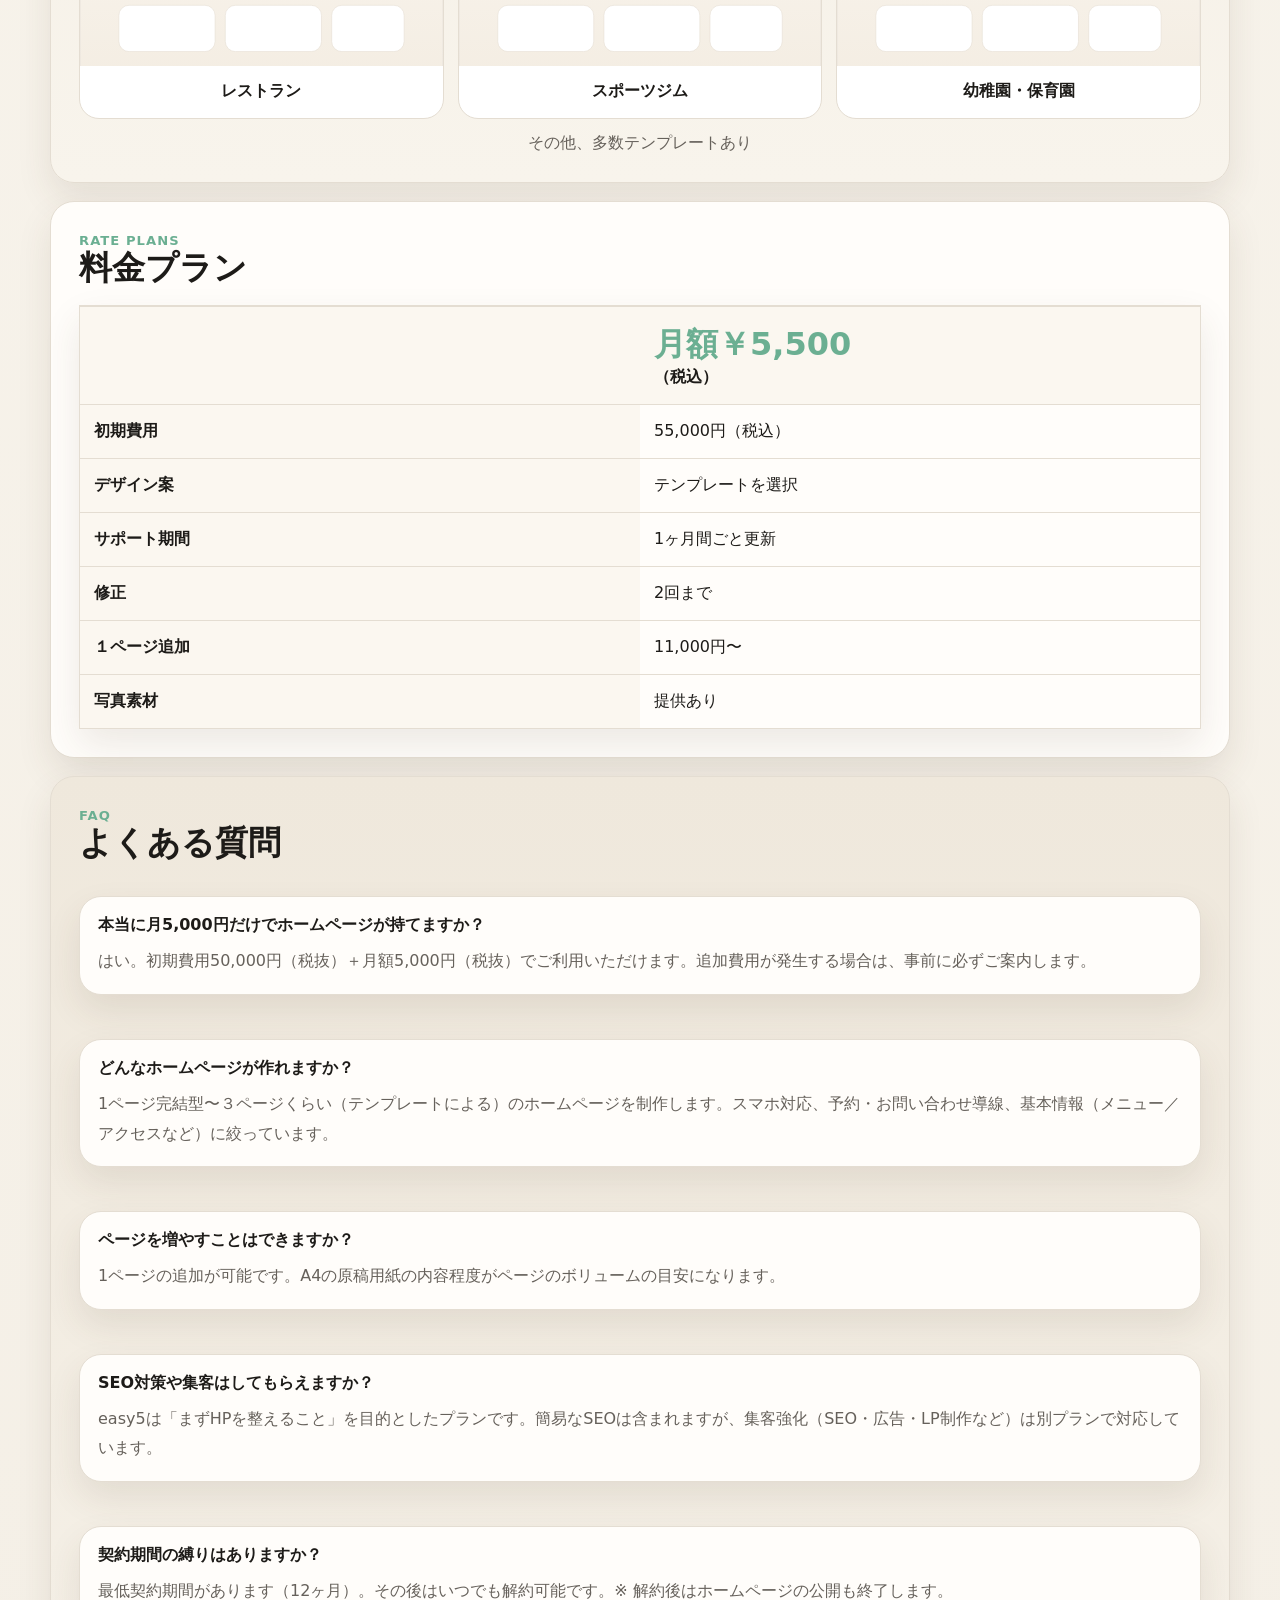
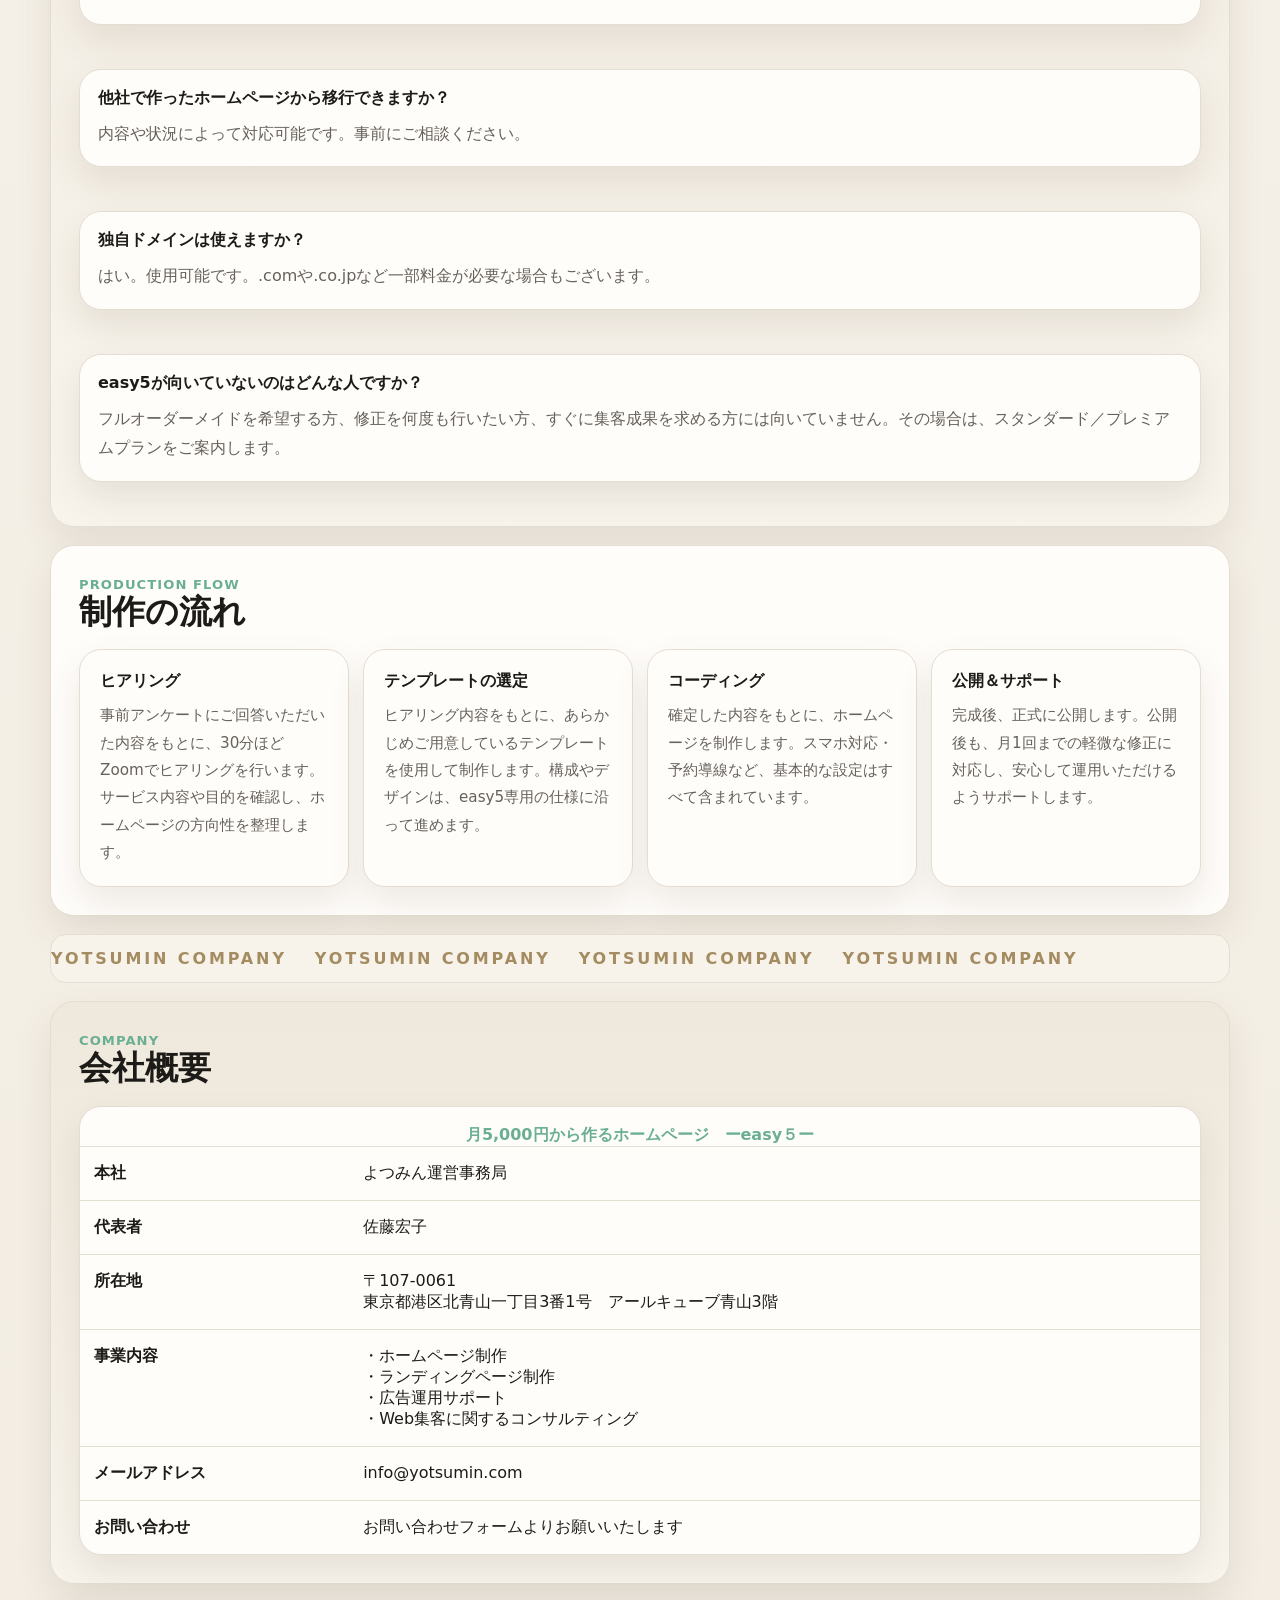
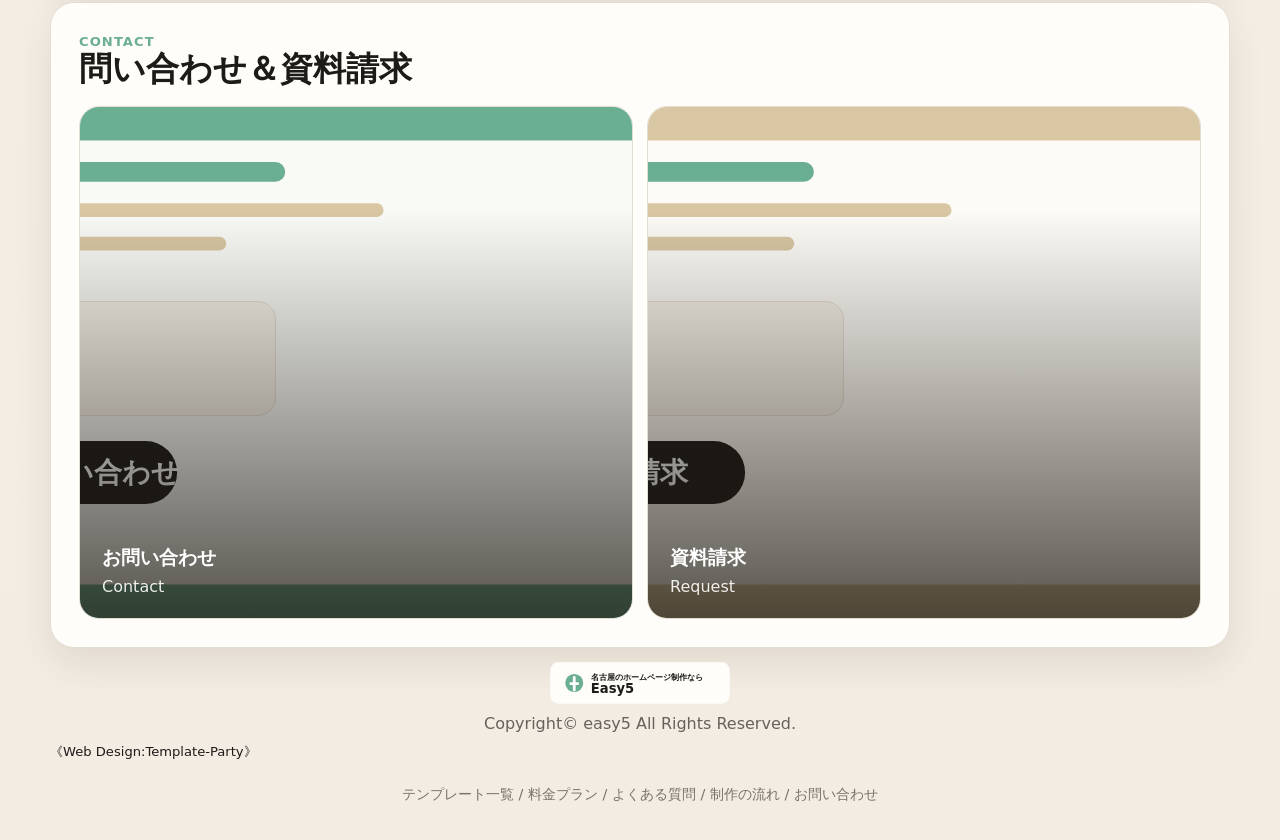
==== commit 1f1d4bf3: "align the root entry with easy5" ====
--- a/index.html
+++ b/index.html
@@ -4,10 +4,10 @@
   <meta charset="UTF-8">
   <meta name="viewport" content="width=device-width, initial-scale=1.0">
   <meta http-equiv="refresh" content="0; url=public/index.html">
-  <title>Gluck | グリュック合同会社</title>
+  <title>Easy5 | 名古屋のホームページ制作</title>
   <script>location.replace('public/index.html')</script>
 </head>
 <body>
-  <a href="public/index.html">Gluck / グリュック合同会社 を開く</a>
+  <a href="public/index.html">Easy5 を開く</a>
 </body>
 </html>
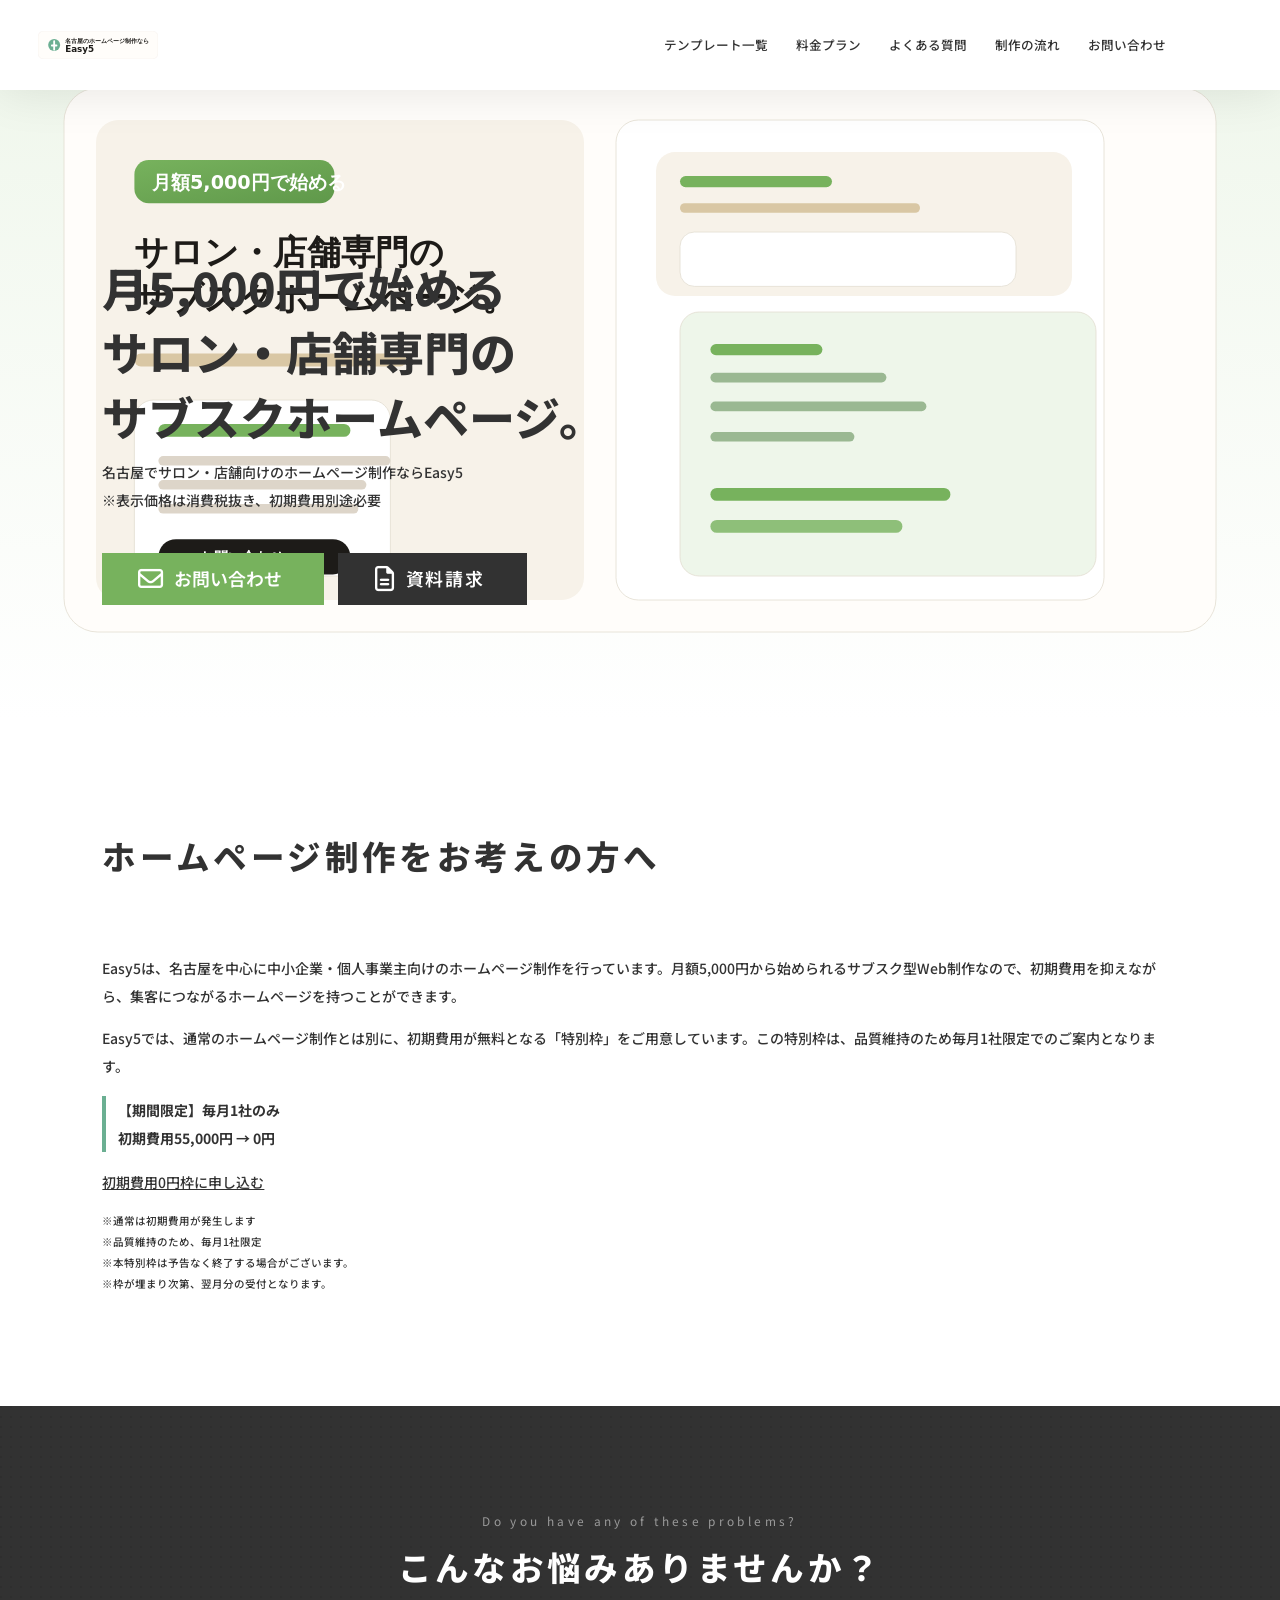
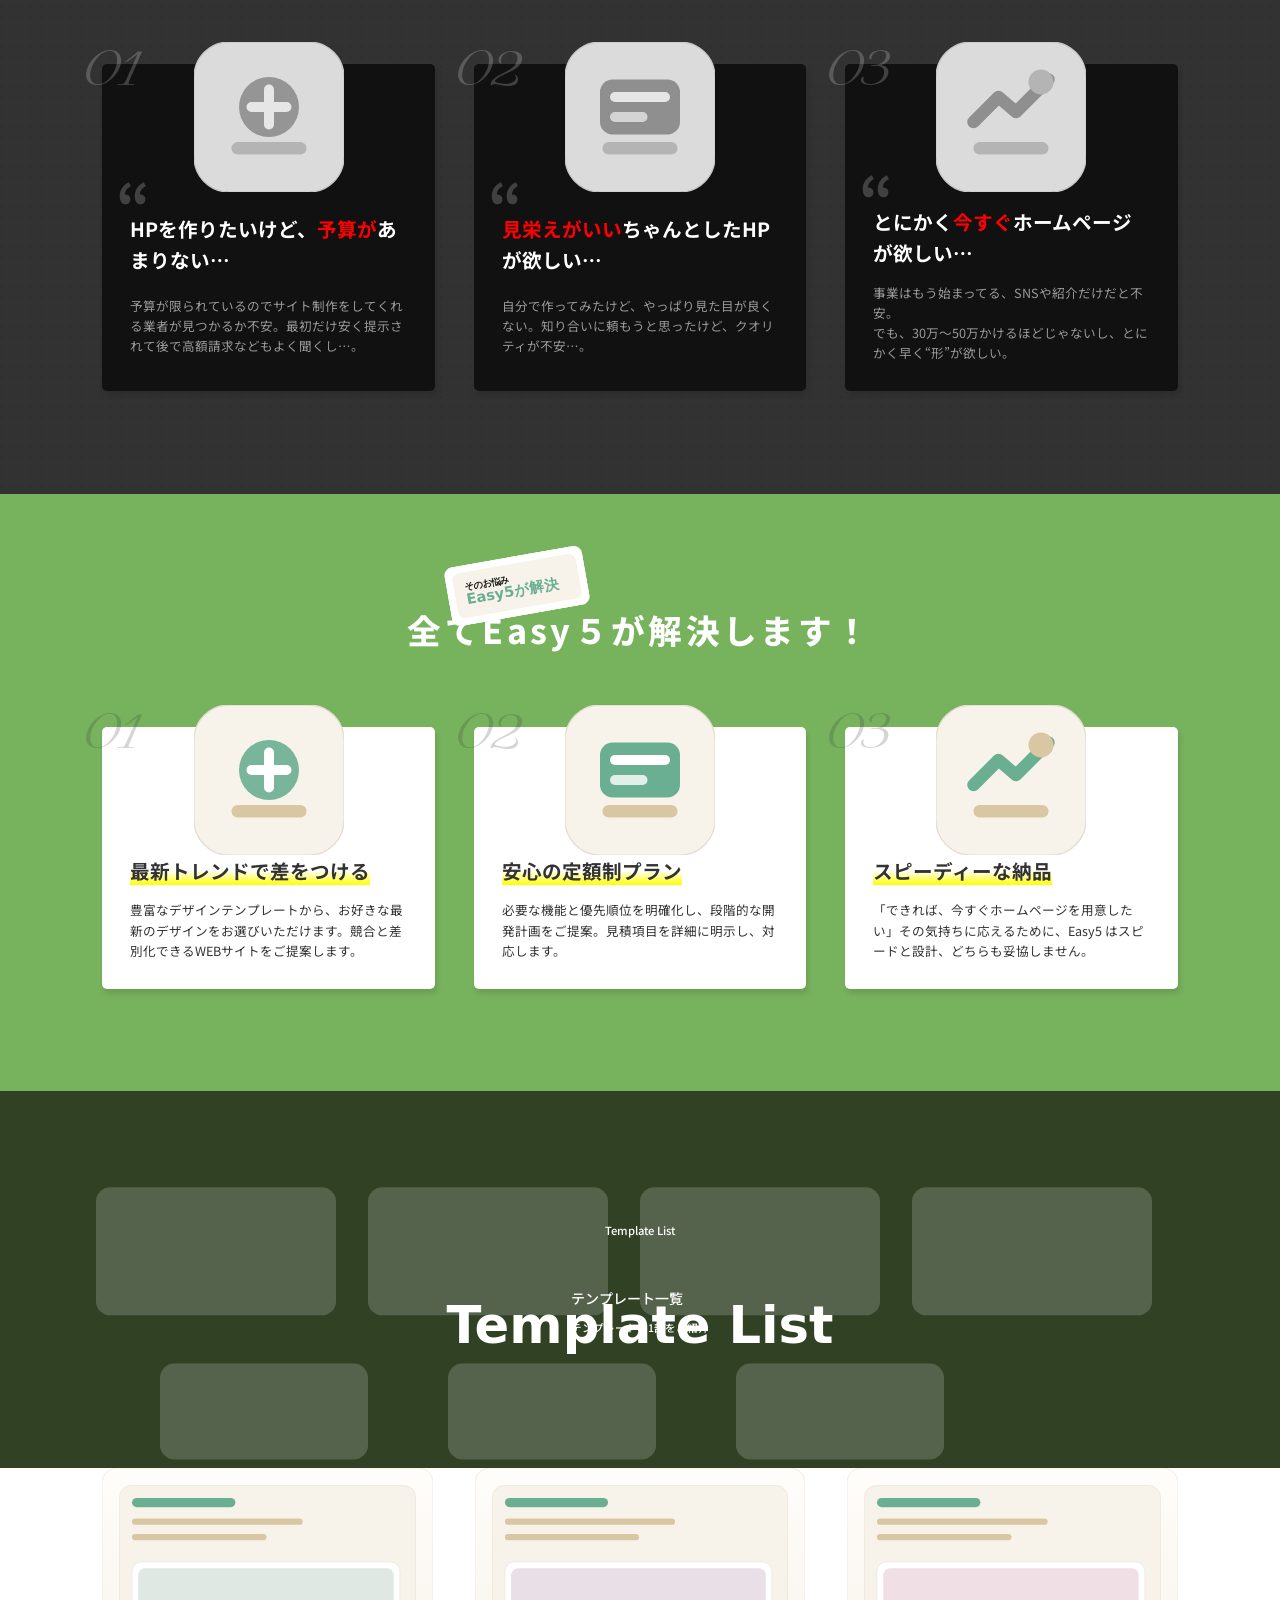
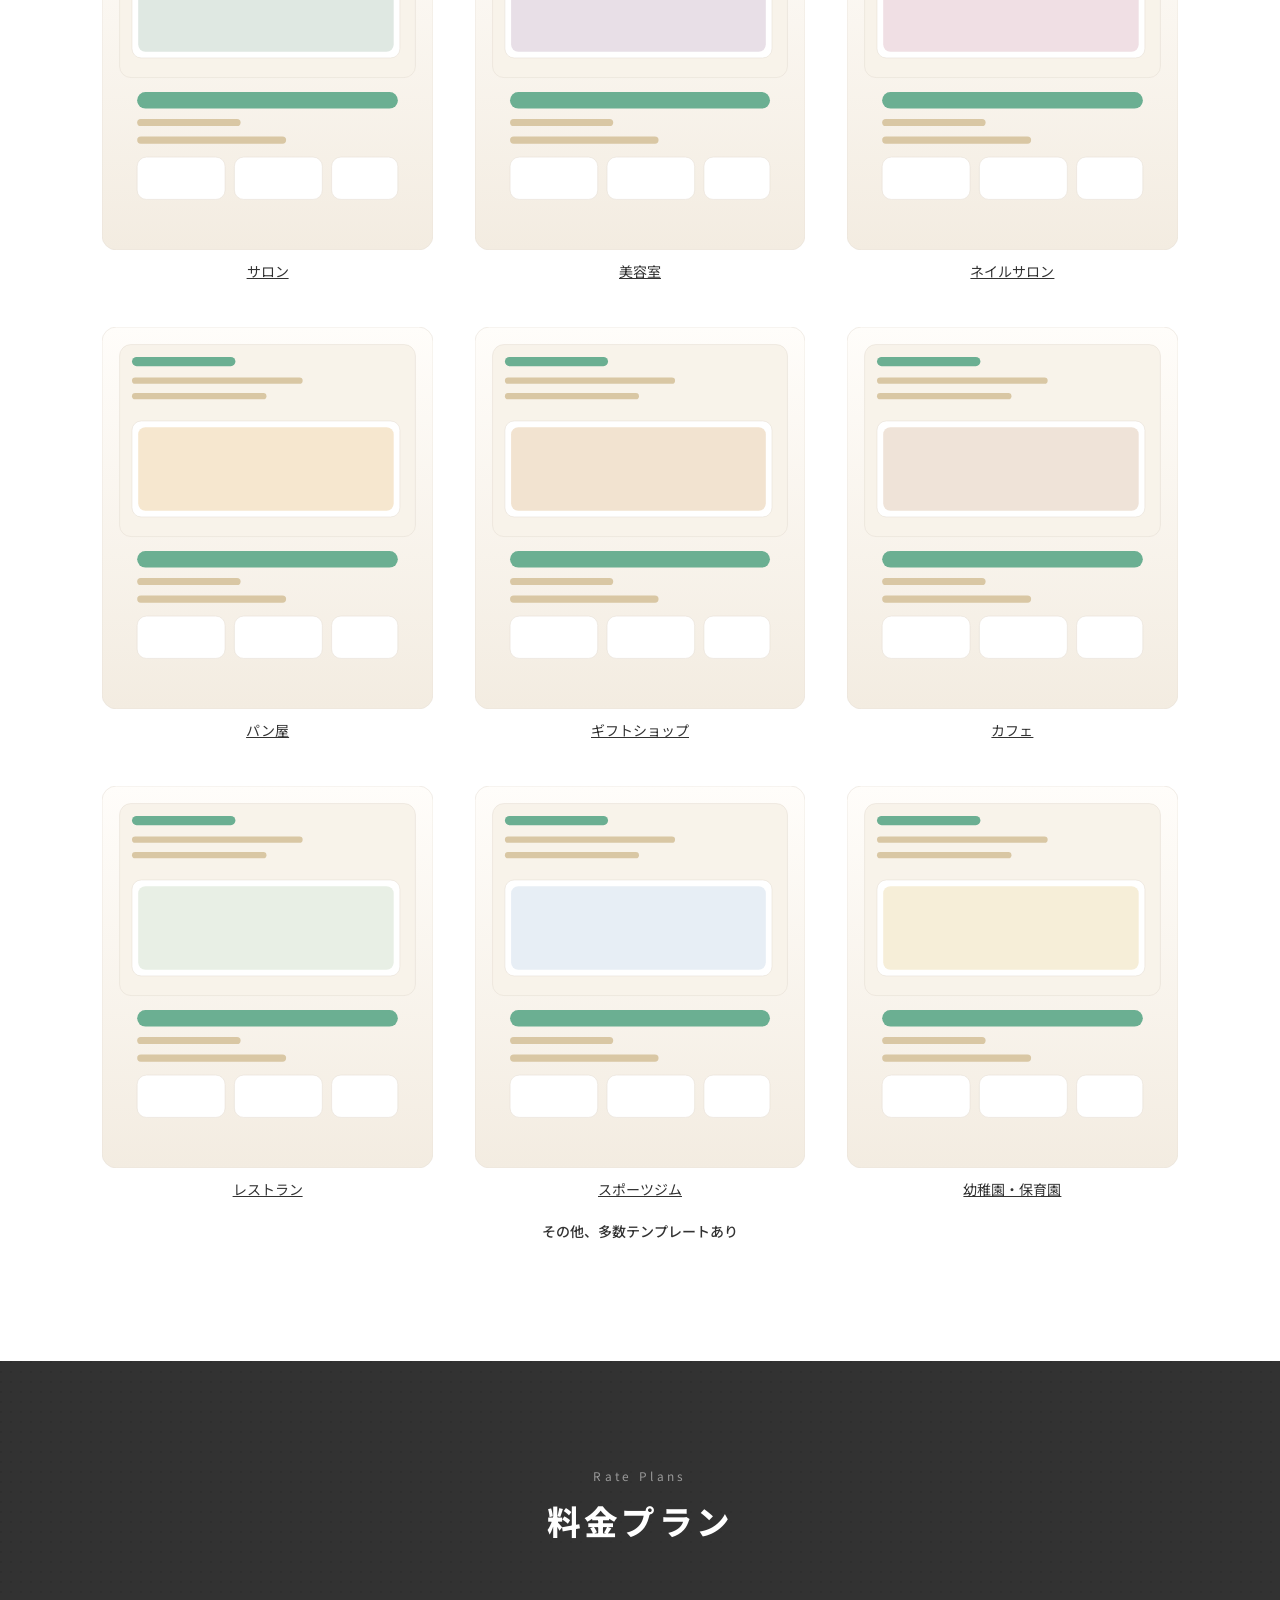
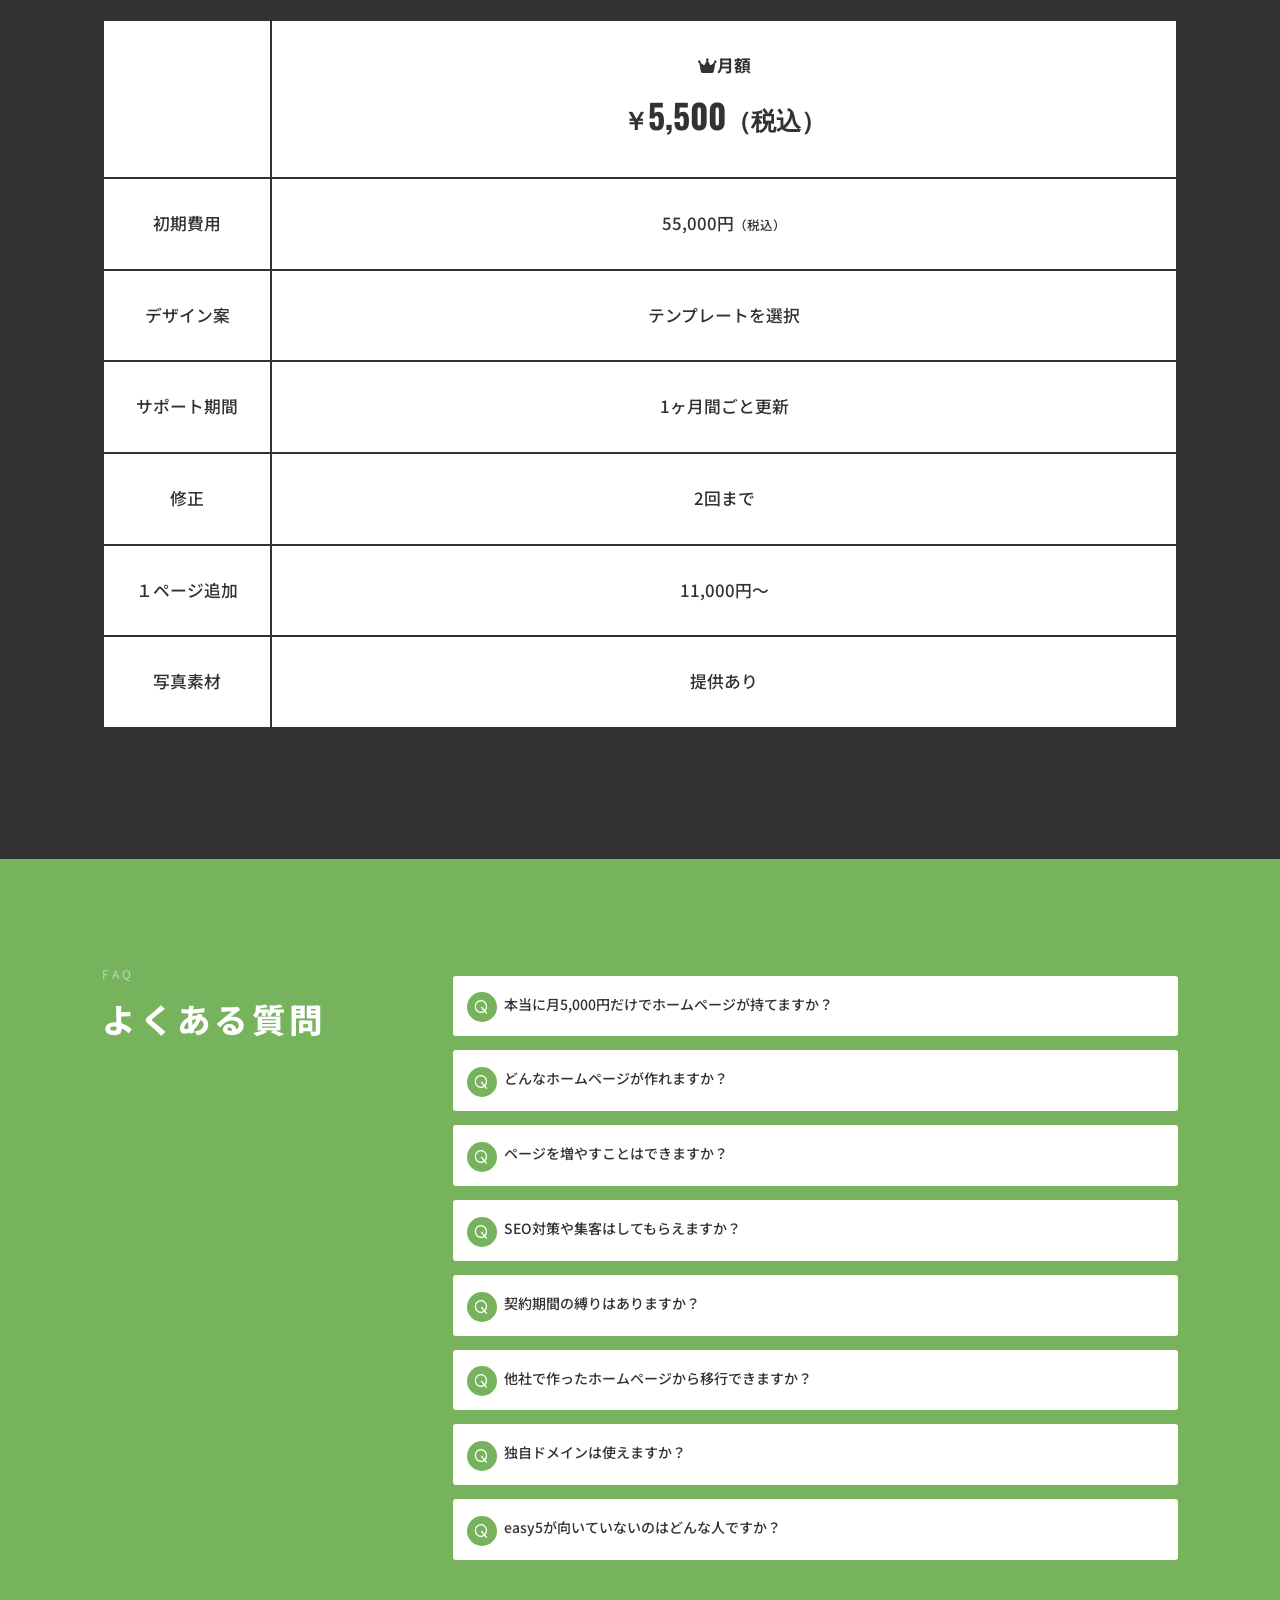
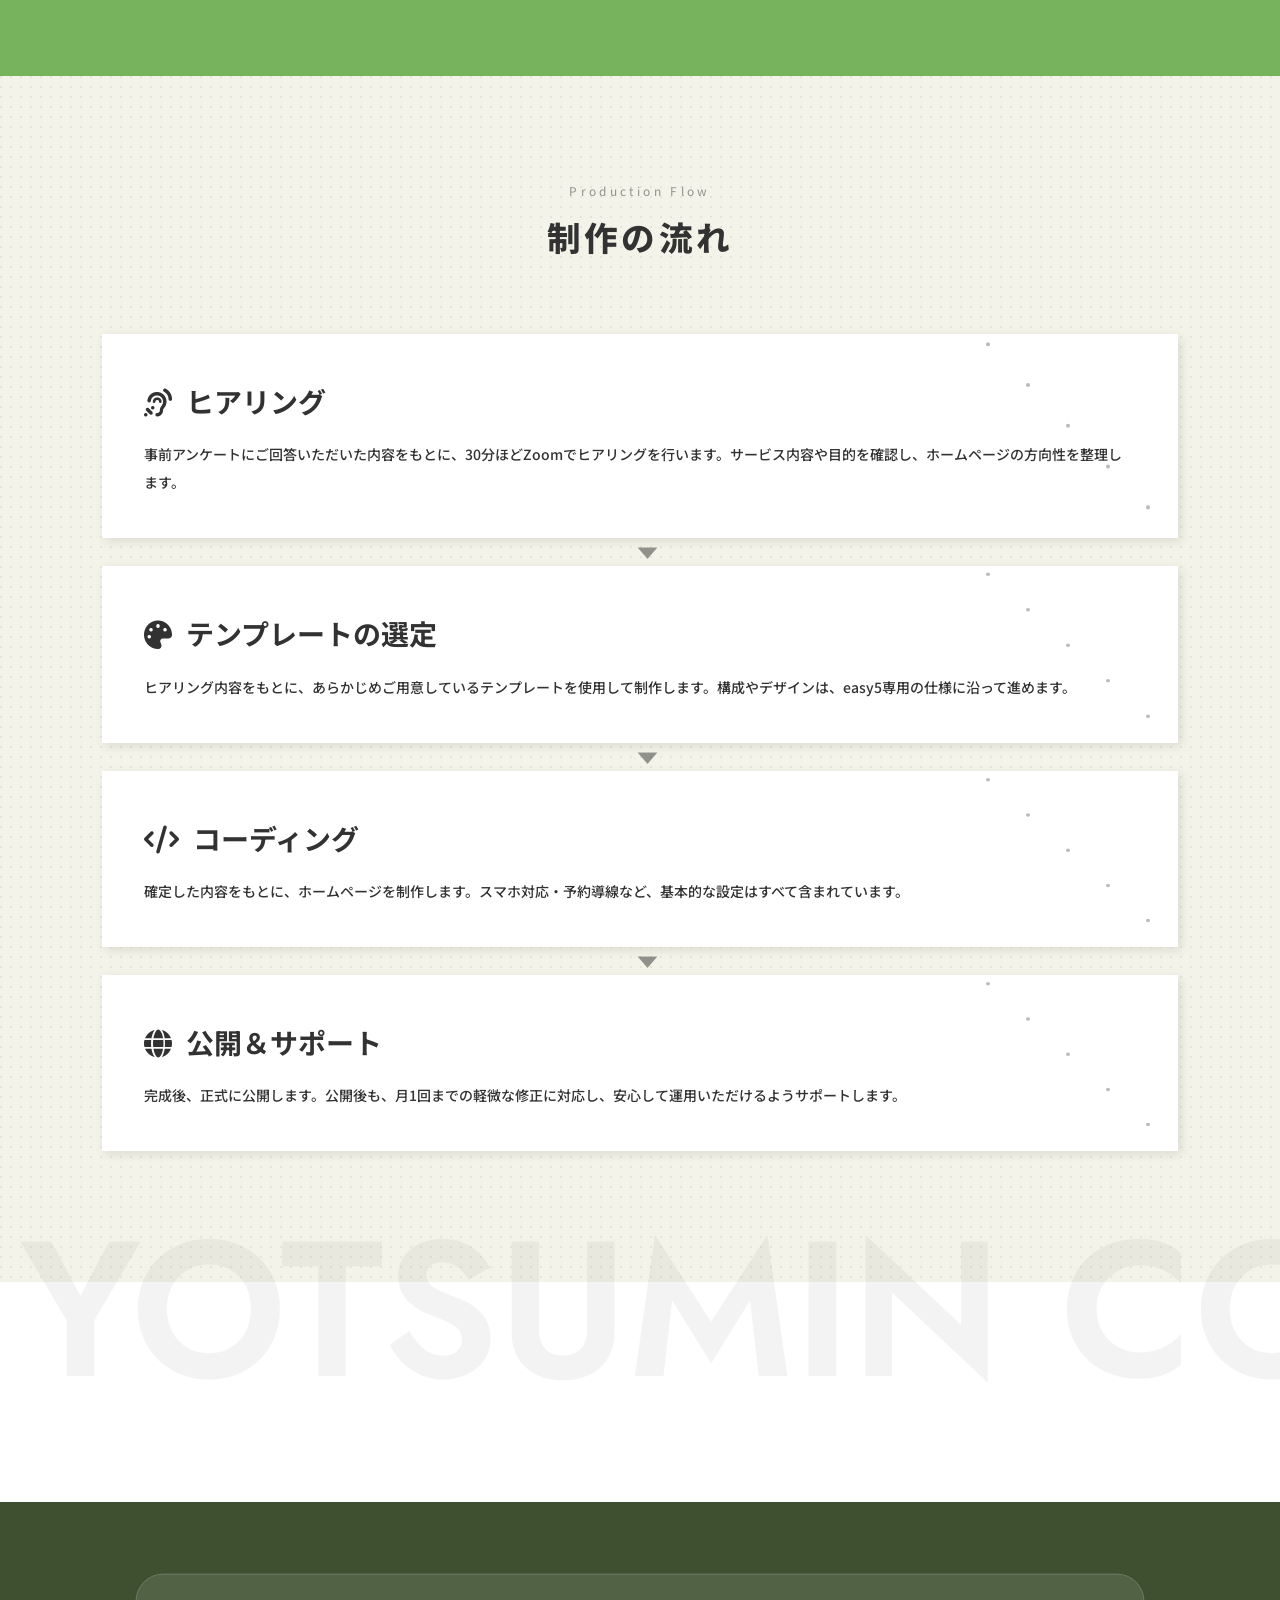
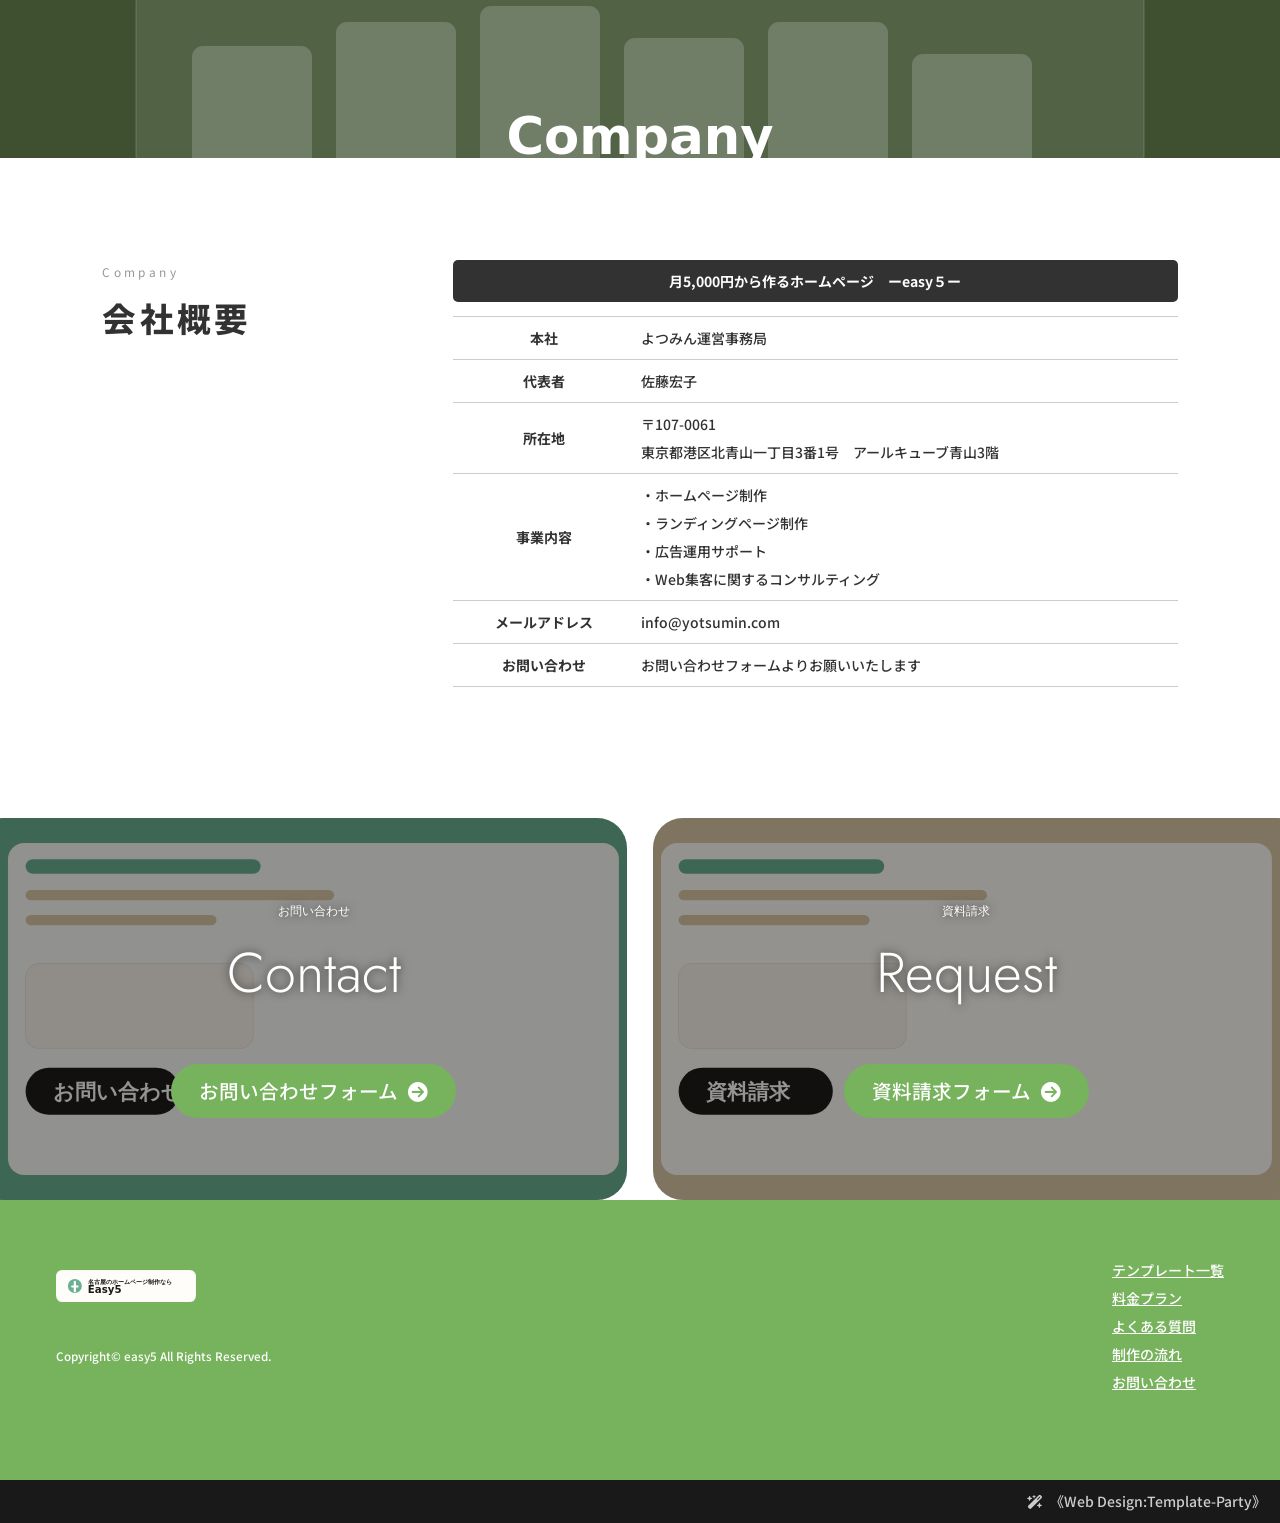
==== commit c475ae23: "serve the easy5 layout from the root page" ====
--- a/index.html
+++ b/index.html
@@ -1,13 +1,193 @@
 <!DOCTYPE html>
 <html lang="ja">
 <head>
-  <meta charset="UTF-8">
-  <meta name="viewport" content="width=device-width, initial-scale=1.0">
-  <meta http-equiv="refresh" content="0; url=public/index.html">
-  <title>Easy5 | 名古屋のホームページ制作</title>
-  <script>location.replace('public/index.html')</script>
+<meta charset="UTF-8">
+<meta name="viewport" content="width=device-width, initial-scale=1">
+<title>名古屋のホームページ制作ならEasy5｜月額5,000円のサブスクWeb制作</title>
+<meta name="description" content="名古屋でホームページ制作ならEasy5。月額5,000円のサブスク型Web制作で、初期費用を抑えて集客できるサイトを作ります。無料相談受付中。">
+<meta property="og:title" content="名古屋のホームページ制作ならEasy5｜月額5,000円のサブスクWeb制作">
+<meta property="og:description" content="月額5,000円で始められるサブスク型ホームページ制作。初期費用を抑えて集客できるサイトを作ります。">
+<meta property="og:type" content="website">
+<meta property="og:image" content="public/images/ogp.svg">
+<meta name="theme-color" content="#77B25D">
+<style>
+@import url("https://cdnjs.cloudflare.com/ajax/libs/font-awesome/6.5.2/css/all.min.css");
+@import url('https://fonts.googleapis.com/css2?family=Noto+Sans+JP:wght@100..900&family=Jost:wght@200..700&family=Oswald:wght@200..700&family=MonteCarlo&display=swap');
+
+:root {
+  --base-color: #fff;
+  --base-inverse-color: #323232;
+  --primary-color: #77B25D;
+  --primary-inverse-color: #fff;
+  --space-large: 8vw;
+}
+* { box-sizing: border-box; }
+html, body { font-size: 13px; height: 100%; }
+@media (min-width:1000px) { html, body { font-size: 14px; } }
+@media (min-width:1600px) { html, body { font-size: 1vw; } }
+body {
+  margin: 0; padding: 0;
+  font-family: "Noto Sans JP", "Hiragino Mincho Pro", "ヒラギノ明朝 Pro W3", "HGS明朝E", "ＭＳ Ｐ明朝", "MS PMincho", serif;
+  font-weight: 500; -webkit-text-size-adjust: none;
+  background: var(--base-color); color: var(--base-inverse-color); line-height: 2;
+}
+body * { box-sizing: border-box; }
+figure { margin: 0; } dd { margin: 0; }
+nav ul, nav, ul, li, ol { list-style: none; margin: 0; padding: 0; }
+section { overflow-x: hidden; padding: var(--space-large); } section li { margin-left: 1rem; }
+table { border-collapse: collapse; } img { border: none; max-width: 100%; height: auto; vertical-align: middle; }
+a { color: inherit; transition: .3s; } a:hover { opacity: .9; text-decoration: none; }
+main { flex: 1 0 auto; overflow-x: hidden; }
+#container { min-height: 100%; display: flex; flex-direction: column; }
+header { position: absolute; z-index: 20; left: 0; top: 0; width: 100%; display: flex; align-items: center; justify-content: space-between; height: 60px; background: #fff; box-shadow: 0 0 50px rgba(0,0,0,.1); }
+@media (min-width:700px) { header { height: 90px; } }
+#logo { margin: 0; padding: 0; padding-left: 3vw; }
+#logo img { display: block; width: 150px; max-width: 60%; }
+@media (min-width:700px) { #logo img { width: 200px; } }
+.logo { max-width: 40%; }
+header nav ul { display: none; }
+@media (min-width:900px) { header > nav > ul { display: flex; margin-right: 100px; } header nav li a { display: block; text-decoration: none; font-size: .9rem; padding: .5rem 1rem; } }
+
+#mainimg { background: #fff url("public/images/mainimg_sh.svg") no-repeat center center / cover; width: 100%; padding-top: 170%; position: relative; overflow: hidden; }
+@media (min-width:420px) { #mainimg { background-image: url("public/images/mainimg.svg"); padding-top: 56.25%; } }
+#mainimg > div { position: absolute; top: 60px; left: 0; width: 100%; height: 100%; display: flex; flex-direction: column; align-items: center; }
+@media (min-width:420px) { #mainimg > div { left: var(--space-large); align-items: flex-start; justify-content: center; } }
+#mainimg p { margin: 0; }
+#mainimg .text { font-size: 28px; font-weight: 800; line-height: 1.4; text-align: center; margin-top: 20px; }
+@media (min-width:420px) { #mainimg .text { text-align: left; font-size: 3.6vw; } }
+#mainimg .hero-sub { margin-top: 10px; font-size: 1rem; } #mainimg .btn { font-size: 1rem; font-weight: 600; margin-top: 3vw; display: flex; gap: 1rem; flex-wrap: wrap; }
+#mainimg .btn a { display: block; text-decoration: none; padding: .8rem 2rem; margin-bottom: 10px; }
+#mainimg .btn a:hover { opacity: 1; transform: scale(1.05); }
+@media (min-width:420px) { #mainimg .btn { font-size: 1.4vw; } #mainimg .btn a { margin: 0; padding: .6rem 3rem; } }
+#mainimg .btn p:nth-of-type(1) a { background: var(--primary-color); color: var(--primary-inverse-color); }
+#mainimg .btn p:nth-of-type(2) a { background: var(--base-inverse-color); color: var(--base-color); letter-spacing: .1em; }
+#mainimg .btn i { transform: scale(1.4); padding-right: .8rem; }
+
+main h2 { margin: 0; padding: 0; font-size: 1.4rem; font-weight: 800; margin-bottom: 5vw; display: flex; flex-direction: column-reverse; letter-spacing: .1em; position: relative; }
+@media (min-width:700px) { main h2 { font-size: 2.4rem; } }
+main h2.c { align-items: center; } main h2 span { font-size: .85rem; opacity: .5; font-weight: normal; }
+h2 img { width: 100px; transform: rotate(-10deg); position: absolute; left: -10px; top: -40px; }
+@media (min-width:700px) { h2 img { width: 140px; left: 40px; } }
+.bg-primary-color { background: var(--primary-color); color: var(--primary-inverse-color); }
+.bg1 { background-color: var(--base-inverse-color); color: var(--base-color); }
+.bg2 { background: #f3f3e9; } .bg3 { background: #fff; }
+.bg-pattern1 { background-image: radial-gradient(circle at 1px 1px, rgba(0,0,0,.08) 1px, transparent 0); background-size: 10px 10px; }
+.bg-pattern2 { background-image: radial-gradient(circle at 1px 1px, rgba(0,0,0,.06) 1px, transparent 0); background-size: 10px 10px; }
+.bg-pattern3 { background-image: radial-gradient(circle at 1px 1px, rgba(0,0,0,.06) 1px, transparent 0); background-size: 10px 10px; }
+.btn1 a { text-shadow: none; display: block; text-decoration: none; background: var(--primary-color); color: var(--primary-inverse-color); font-size: 1.4rem; padding: .5rem 2rem; border-radius: 100px; text-align: center; }
+.bg-primary-color .btn1 a { background: var(--primary-inverse-color); color: var(--primary-color); }
+.btn1 a:hover { opacity: 1; transform: scale(1.05); background: var(--primary-inverse-color); color: var(--primary-color); }
+.bg-primary-color .btn1 a:hover { background: #fff; color: #333; }
+.btn1 a::after { font-family: "Font Awesome 6 Free"; content: "\f0a9"; font-weight: bold; margin-left: .5em; }
+.c { text-align: center !important; } .r { text-align: right !important; } .l { text-align: left !important; }
+.color-check, .color-check a { color: #ff0000 !important; }
+.small { font-size: .75em; } .dn { display: none !important; } .inline-block { display: inline-block !important; } .relative { position: relative; } .marker { background: linear-gradient(transparent 50%, yellow); }
+@media (min-width:700px) { .c2 { display: flex; gap: 2rem; } .c2 .title { width: 30%; } .c2 .text { flex: 1; } }
+/* blocks */
+.list-grid1 .list * { margin: 0; padding: 0; }
+@media (min-width:800px) { .list-grid1 { display: grid; grid-template-columns: repeat(3, 1fr); gap: 3vw; } }
+.list-grid1 .list { display: grid; margin-bottom: 3rem; position: relative; border-radius: 5px; background: #fff; color: #333; box-shadow: 2px 5px 5px rgba(0,0,0,.1); padding: 2rem; }
+@media (min-width:800px) { .list-grid1 .list { margin-bottom: 0; } }
+.list-grid1 .list.bg-black { background: #111; color: #fff; }
+.list-grid1 .list .num { position: absolute; left: -20px; top: -30px; font-size: 60px; line-height: 1; font-family: "MonteCarlo", cursive; opacity: .2; }
+.list-grid1 .list h4.kazari::before { content: "“"; position: absolute; left: -1rem; top: -40px; opacity: .2; font-size: 60px; line-height: 1; }
+.list-grid1 .list h4 { font-size: 1.4rem; line-height: 1.6; margin-bottom: 1rem; position: relative; }
+.list-grid1 .list p { font-size: .9rem; line-height: 1.6; font-weight: normal; }
+.list-grid1 .list.bg-black p { color: #999; }
+.list-grid1 .list figure.icon { margin: 0 auto; width: 100px; margin-top: -40px; }
+.bg1 .list-grid1 .list figure.icon { filter: grayscale(100%) brightness(90%); margin-bottom: 1rem; }
+@media (min-width:800px) { .list-grid1 .list figure.icon { width: 150px; margin-top: -50px; } }
+.list-grid-simple .list * { margin: 0; padding: 0; }
+.list-grid-simple { display: grid; grid-template-columns: repeat(2, 1fr); gap: 3rem; }
+.list-grid-simple .list { display: grid; position: relative; }
+.list-grid-simple .list h4 { margin-top: .5rem; font-weight: normal; }
+@media (min-width:800px) { .list-grid-simple { grid-template-columns: repeat(3, 1fr); } }
+.list-c2 > a { text-decoration: none; display: block; }
+@media (min-width:600px) { .list-c2 { display: flex; gap: 2vw; } }
+.list-c2 .list { text-align: center; position: relative; overflow-y: hidden; color: #fff; text-shadow: 0 0 10px rgba(0,0,0,.6); padding: 5rem 2rem; margin: 1rem 0; border-radius: 30px; }
+@media (min-width:600px) { .list-c2 > * { flex: 1; } .list-c2 .list { margin: 0; display: flex; align-items: center; justify-content: center; } .list-c2 > a .list { height: 100%; } .list-c2 .list:nth-of-type(1) { border-radius: 0 30px 30px 0; } .list-c2 .list:nth-of-type(2) { border-radius: 30px 0 0 30px; } }
+.list-c2 .list.image1 { background: url("public/images/contact.svg") no-repeat center center / cover; } .list-c2 .list.image2 { background: url("public/images/request.svg") no-repeat center center / cover; }
+.list-c2 h4 { line-height: 1.2; font-family: "Jost", sans-serif; font-weight: 300; } .list-c2 h4 .main-text { display: block; font-size: 3rem; padding-top: 1.5rem; padding-bottom: 3rem; }
+@media (min-width:600px) { .list-c2 h4 .main-text { font-size: 4rem; } }
+.list-c2 .list .text { position: relative; z-index: 1; font-size: .85rem; } .list-c2 .list::before { content: ""; position: absolute; inset: 0; background: rgba(0,0,0,.42); transition: transform .3s .1s; } .list-c2 .list:hover::before { transform: translateY(100%); }
+.bg-slideup { margin-left: calc(-1 * var(--space-large)); margin-right: calc(-1 * var(--space-large)); }
+section > .bg-slideup:first-child { margin-top: calc(-1 * var(--space-large)); }
+.bg-slideup .image { background-repeat: no-repeat; background-size: cover; width: 100%; padding: 10vw 20px; display: flex; flex-direction: column; justify-content: center; align-items: center; gap: 3rem; color: #fff; }
+.en-text { font-size: .8rem; } .jp-text { writing-mode: vertical-rl; text-orientation: upright; }
+#products .bg-slideup .image { background-image: url("public/images/bg_works.svg"); } #company .bg-slideup .image { background-image: url("public/images/bg_company.svg"); }
+.list-normal1 * { margin: 0; padding: 0; }
+@media (min-width:600px) { .list-normal1 .text { flex: 1; } .reverse { flex-direction: row-reverse; background-position: left bottom !important; } }
+.list-normal1 .list { background: var(--base-color) url("public/images/bg-dot.svg") no-repeat right bottom / 200px; color: var(--base-inverse-color); padding: 3rem; margin-bottom: 2rem; box-shadow: 3px 3px 10px rgba(0,0,0,.1); position: relative; }
+@media (min-width:600px) { .list-normal1 .list { display: flex; gap: 2rem; } }
+.list-normal1 figure { width: 30%; margin-bottom: 1rem; }
+@media (min-width:600px) { .list-normal1 figure { margin-bottom: 0; } }
+.list-normal1 h4 { font-size: 1.2rem; line-height: 1.5; margin-bottom: 1rem; }
+@media (min-width:600px) { .list-normal1 h4 { font-size: 2rem; line-height: 1.8; } }
+.list-normal1.flow h4 i { margin-right: 1rem; }
+.list-normal1 .name { text-align: right; margin-top: 1rem; }
+.list-normal1.flow .list::after { content: "▼"; position: absolute; left: 50%; bottom: -2rem; transform: scaleX(1.5); opacity: .5; }
+.list-normal1.flow .list:last-child::after { content: none; }
+.ta1 caption { font-weight: bold; padding: .5rem 1rem; background: var(--base-inverse-color); color: var(--base-color); margin-bottom: 1rem; border-radius: 5px; }
+.ta1 { table-layout: fixed; width: 100%; border-top: 1px solid #ccc; margin-bottom: 2rem; } .ta1 tr { border-bottom: 1px solid #ccc; }
+.ta1 td, .ta1 th { word-break: break-all; background: var(--base-color); color: var(--base-inverse-color); text-align: left; padding: .5rem; } .ta1 th { width: 25%; text-align: center; }
+.ta1.plan, .ta1.plan td, .ta1.plan th { text-align: center; border: 2px solid var(--base-inverse-color); padding: .5rem; }
+@media (min-width:801px) { .ta1.plan, .ta1.plan td, .ta1.plan th { font-size: 1.2rem; padding: 2rem 1rem; } }
+.ta1.plan th:first-child, .ta1.plan td:first-child { width: 12rem; } .ta1.plan th { width: auto; position: relative; overflow: hidden; } .plan th > span { display: block; font-size: 1.6rem; font-family: "Oswald", sans-serif; font-weight: 700; }
+@media (min-width:801px) { .plan th > span { font-size: 2.4rem; } } @media (max-width:800px) { .scroll .ta1.plan { width: 320px; } .scroll { overflow-x: auto; } }
+.faq dt { display: flex; align-items: flex-start; border-radius: 3px; margin-bottom: 1rem; background: var(--base-color); color: var(--base-inverse-color); padding: 1rem; cursor: pointer; }
+.faq dt::before { font-family: "Font Awesome 6 Free"; content: "\51"; margin-right: .5rem; background: var(--primary-color); color: var(--primary-inverse-color); border-radius: 50%; width: 30px; line-height: 30px; text-align: center; flex-shrink: 0; margin-top: .2em; }
+.faq dd { padding: 0 1rem 1rem 3.7rem; } .openclose { cursor: pointer; }
+.bg1 .list-grid1 .list.bg-black .num, .bg1 .list-grid1 .list.bg-black h4.kazari::before { color: #fff; }
+.text-slide-wrapper { overflow-x: hidden; margin-top: calc(-1 * (1.6 * var(--space-large))); } .text-slide { font-family: "Jost", sans-serif; font-optical-sizing: auto; font-weight: 600; display: flex; white-space: nowrap; font-size: 15vw; opacity: .05; animation: slideText 30s linear infinite; } .text-slide span { padding: 0 20px; }
+@keyframes slideText { from { transform: translateX(0); } to { transform: translateX(-50%); } }
+.center { text-align: center; } .btn1 { margin-top: 1rem; } .mb-space-large { margin-bottom: var(--space-large) !important; } .padding0 { padding: 0 !important; } .padding-lr0 { padding-left: 0 !important; padding-right: 0 !important; } .look { line-height: 1.5 !important; display: inline-block; padding: 5px 10px; background: rgba(0,0,0,.1); border: 1px solid rgba(0,0,0,.3); border-radius: 3px; margin: 5px 0; word-break: break-all; }
+.pc { display: none; } @media (min-width:900px) { .pc { display: block; } }
+footer { background: var(--primary-color); color: var(--primary-inverse-color); padding: 2rem; display: flex; flex-direction: column-reverse; } footer div:nth-of-type(1) { text-align: center; } footer div:nth-of-type(2) { flex: 1; display: flex; gap: 2rem; }
+@media (min-width:700px) { footer { flex-direction: row; gap: 4rem; padding: 4rem; } footer div:nth-of-type(1) { text-align: left; width: 30%; } footer div:nth-of-type(2) { justify-content: flex-end; gap: 4rem; } }
+footer ul { margin: 0; padding: 0; list-style: none; margin-bottom: 2rem; } footer small { display: block; padding-top: 2rem; }
+.pr a { text-decoration: none; display: block; background: rgba(0,0,0,.9); text-align: right; padding: .5rem 1rem; color: #ccc; } .pr a::before { font-family: "Font Awesome 6 Free"; content: "\e2ca"; font-weight: bold; margin-right: .5em; }
+@media (max-width:899px) { header nav { display:none; } } #menubar_hdr { display:none; }
+</style>
 </head>
 <body>
-  <a href="public/index.html">Easy5 を開く</a>
+<div id="container">
+  <header>
+    <h1 id="logo"><a href="index.html"><img src="public/images/logo.svg" alt="名古屋のホームページ制作 Easy5 ロゴ"></a></h1>
+    <nav><ul><li><a href="#products">テンプレート一覧</a></li><li><a href="#plan">料金プラン</a></li><li><a href="#faq">よくある質問</a></li><li><a href="#flow">制作の流れ</a></li><li><a href="public/contact.html">お問い合わせ</a></li></ul></nav>
+  </header>
+  <div id="mainimg"><div><div class="text"><p>月5,000円で始める<br>サロン・店舗専門の<br>サブスクホームページ。</p></div><p class="hero-sub">名古屋でサロン・店舗向けのホームページ制作ならEasy5</p><p>※表示価格は消費税抜き、初期費用別途必要</p><div class="btn"><p><a href="public/contact.html"><i class="fa-regular fa-envelope"></i>お問い合わせ</a></p><p><a href="#"><i class="fa-regular fa-file-lines"></i>資料請求</a></p></div></div></div>
+  <main>
+    <section class="seo-text"><h2>ホームページ制作をお考えの方へ</h2><p>Easy5は、名古屋を中心に中小企業・個人事業主向けのホームページ制作を行っています。月額5,000円から始められるサブスク型Web制作なので、初期費用を抑えながら、集客につながるホームページを持つことができます。</p><p>Easy5では、通常のホームページ制作とは別に、初期費用が無料となる「特別枠」をご用意しています。この特別枠は、品質維持のため毎月1社限定でのご案内となります。</p><div style="border-left:4px solid #6BAF92; padding-left:12px; margin:16px 0;"><strong>【期間限定】毎月1社のみ<br>初期費用55,000円 → 0円</strong></div><div class="btn"><p><a href="public/special-frame.html" class="btn-special-adjust">初期費用0円枠に申し込む</a></p></div><p class="small">※通常は初期費用が発生します<br>※品質維持のため、毎月1社限定<br>※本特別枠は予告なく終了する場合がございます。<br>※枠が埋まり次第、翌月分の受付となります。</p></section>
+    <section class="bg1 bg-pattern1 arrow"><h2 class="c">こんなお悩みありませんか？<span>Do you have any of these problems?</span></h2><div class="list-grid1"><div class="list bg-black up"><figure class="icon"><img src="public/images/icon1.svg" alt=""></figure><h4 class="kazari">HPを作りたいけど、<span class="color-check">予算が</span>あまりない…</h4><p>予算が限られているのでサイト制作をしてくれる業者が見つかるか不安。最初だけ安く提示されて後で高額請求などもよく聞くし…。</p><span class="num">01</span></div><div class="list bg-black up"><figure class="icon"><img src="public/images/icon2.svg" alt=""></figure><h4 class="kazari"><span class="color-check">見栄えがいい</span>ちゃんとしたHPが欲しい…</h4><p>自分で作ってみたけど、やっぱり見た目が良くない。知り合いに頼もうと思ったけど、クオリティが不安…。</p><span class="num">02</span></div><div class="list bg-black up"><figure class="icon"><img src="public/images/icon3.svg" alt=""></figure><h4 class="kazari">とにかく<span class="color-check">今すぐ</span>ホームページが欲しい…</h4><p>事業はもう始まってる、SNSや紹介だけだと不安。<br>でも、30万〜50万かけるほどじゃないし、とにかく早く“形”が欲しい。</p><span class="num">03</span></div></div></section>
+    <section class="bg-primary-color"><div class="c"><h2 class="inline-block relative">全てEasy５が解決します！<div><img src="public/images/onayami.svg" alt="そのお悩み"></div></h2></div><div class="list-grid1"><div class="list up"><figure class="icon"><img src="public/images/icon1.svg" alt=""></figure><h4><span class="marker">最新トレンドで差をつける</span></h4><p>豊富なデザインテンプレートから、お好きな最新のデザインをお選びいただけます。競合と差別化できるWEBサイトをご提案します。</p><span class="num">01</span></div><div class="list up"><figure class="icon"><img src="public/images/icon2.svg" alt=""></figure><h4><span class="marker">安心の定額制プラン</span></h4><p>必要な機能と優先順位を明確化し、段階的な開発計画をご提案。見積項目を詳細に明示し、対応します。</p><span class="num">02</span></div><div class="list up"><figure class="icon"><img src="public/images/icon3.svg" alt=""></figure><h4><span class="marker">スピーディーな納品</span></h4><p>「できれば、今すぐホームページを用意したい」その気持ちに応えるために、Easy5 はスピードと設計、どちらも妥協しません。</p><span class="num">03</span></div></div></section>
+    <section id="products"><div class="bg-slideup"><div class="image"><div class="en-text">Template List</div><div>テンプレート一覧<br><span class="small">テンプレートの1部をご紹介</span></div></div></div><div class="list-grid-simple"><div class="list"><a href="#"><figure><img src="public/images/salon.svg" alt=""></figure><h4 class="c">サロン</h4></a></div><div class="list"><a href="#"><figure><img src="public/images/biyousitu.svg" alt=""></figure><h4 class="c">美容室</h4></a></div><div class="list"><a href="#"><figure><img src="public/images/nailsalon.svg" alt=""></figure><h4 class="c">ネイルサロン</h4></a></div><div class="list"><a href="#"><figure><img src="public/images/pan.svg" alt=""></figure><h4 class="c">パン屋</h4></a></div><div class="list"><a href="#"><figure><img src="public/images/giftshop.svg" alt=""></figure><h4 class="c">ギフトショップ</h4></a></div><div class="list"><a href="#"><figure><img src="public/images/cafe.svg" alt=""></figure><h4 class="c">カフェ</h4></a></div><div class="list"><a href="#"><figure><img src="public/images/resutorann.svg" alt=""></figure><h4 class="c">レストラン</h4></a></div><div class="list"><a href="#"><figure><img src="public/images/gym.svg" alt=""></figure><h4 class="c">スポーツジム</h4></a></div><div class="list"><a href="#"><figure><img src="public/images/youji.svg" alt=""></figure><h4 class="c">幼稚園・保育園</h4></a></div></div><p class="center">その他、多数テンプレートあり</p></section>
+    <section class="bg1 bg-pattern1" id="plan"><h2 class="c">料金プラン<span>Rate Plans</span></h2><div class="scroll"><table class="ta1 plan blur"><tr><th>&nbsp;</th><th><i class="fa-solid fa-crown"></i>月額<span><span class="small">￥</span>5,500<span class="small">（税込）</span></span></th></tr><tr><td>初期費用</td><td>55,000円<span class="small">（税込）</span></td></tr><tr><td>デザイン案</td><td>テンプレートを選択</td></tr><tr><td>サポート期間</td><td>1ヶ月間ごと更新</td></tr><tr><td>修正</td><td>2回まで</td></tr><tr><td>１ページ追加</td><td>11,000円〜</td></tr><tr><td>写真素材</td><td>提供あり</td></tr></table></div></section>
+    <section class="bg-primary-color" id="faq"><div class="c2"><div class="title"><h2>よくある質問<span>FAQ</span></h2></div><div class="text faq-wrap"><dl class="faq"><dt class="openclose">本当に月5,000円だけでホームページが持てますか？</dt><dd>はい。初期費用50,000円（税抜）＋月額5,000円（税抜）でご利用いただけます。追加費用が発生する場合は、事前に必ずご案内します。</dd><dt class="openclose">どんなホームページが作れますか？</dt><dd>1ページ完結型〜３ページくらい（テンプレートによる）のホームページを制作します。<br>・スマホ対応<br>・予約・お問い合わせ導線<br>・基本情報（メニュー／アクセスなど）<br>「まずはこれで十分」な内容に絞っています。</dd><dt class="openclose">ページを増やすことはできますか？</dt><dd>1ページの追加が可能です。A4の原稿用紙の内容程度がページのボリュームの目安になります。</dd><dt class="openclose">SEO対策や集客はしてもらえますか？</dt><dd>easy5は「まずHPを整えること」を目的としたプランです。簡易なSEOは含まれますが、集客強化（SEO・広告・LP制作など）は別プランで対応しています。</dd><dt class="openclose">契約期間の縛りはありますか？</dt><dd>最低契約期間があります（12ヶ月）。その後はいつでも解約可能です。<br>※ 解約後はホームページの公開も終了します。</dd><dt class="openclose">他社で作ったホームページから移行できますか？</dt><dd>内容や状況によって対応可能です。事前にご相談ください。</dd><dt class="openclose">独自ドメインは使えますか？</dt><dd>はい。使用可能です。.comや.co.jpなど一部料金が必要な場合もございます。</dd><dt class="openclose">easy5が向いていないのはどんな人ですか？</dt><dd>以下の方には向いていません。<br>・フルオーダーメイドを希望する方<br>・修正を何度も行いたい方<br>・すぐに集客成果を求める方<br>その場合は、スタンダード／プレミアムプランをご案内します。</dd></dl></div></div></section>
+    <section class="bg2 bg-pattern2" id="flow"><h2 class="c">制作の流れ<span>Production Flow</span></h2><div class="list-normal1 flow"><div class="list up"><div class="text"><h4><i class="fa-solid fa-ear-listen"></i>ヒアリング</h4><p>事前アンケートにご回答いただいた内容をもとに、30分ほどZoomでヒアリングを行います。サービス内容や目的を確認し、ホームページの方向性を整理します。</p></div></div><div class="list up"><div class="text"><h4><i class="fa-solid fa-palette"></i>テンプレートの選定</h4><p>ヒアリング内容をもとに、あらかじめご用意しているテンプレートを使用して制作します。構成やデザインは、easy5専用の仕様に沿って進めます。</p></div></div><div class="list up"><div class="text"><h4><i class="fa-solid fa-code"></i>コーディング</h4><p>確定した内容をもとに、ホームページを制作します。スマホ対応・予約導線など、基本的な設定はすべて含まれています。</p></div></div><div class="list up"><div class="text"><h4><i class="fa-solid fa-globe"></i>公開＆サポート</h4><p>完成後、正式に公開します。公開後も、月1回までの軽微な修正に対応し、安心して運用いただけるようサポートします。</p></div></div></div></section>
+    <div class="text-slide-wrapper"><div class="text-slide"><span>YOTSUMIN COMPANY</span></div></div>
+    <section id="company"><div class="bg-slideup mb-space-large"><div class="image"></div></div><div class="c2"><div class="title"><h2>会社概要<span>Company</span></h2></div><div class="text"><table class="ta1"><caption>月5,000円から作るホームページ　ーeasy５ー</caption><tr><th>本社</th><td>よつみん運営事務局</td></tr><tr><th>代表者</th><td>佐藤宏子</td></tr><tr><th>所在地</th><td>〒107-0061<br>東京都港区北青山一丁目3番1号　アールキューブ青山3階</td></tr><tr><th>事業内容</th><td>・ホームページ制作<br>・ランディングページ制作<br>・広告運用サポート<br>・Web集客に関するコンサルティング</td></tr><tr><th>メールアドレス</th><td>info@yotsumin.com</td></tr><tr><th>お問い合わせ</th><td>お問い合わせフォームよりお願いいたします</td></tr></table></div></div></section>
+    <section class="padding0"><h2 class="dn">問い合わせ＆資料請求</h2><div class="list-c2"><div class="list image1"><div class="text"><h4><span class="sub-text">お問い合わせ</span><span class="main-text">Contact</span></h4><p class="btn1"><a href="public/contact.html">お問い合わせフォーム</a></p></div></div><div class="list image2"><div class="text"><h4><span class="sub-text">資料請求</span><span class="main-text">Request</span></h4><p class="btn1"><a href="public/special-frame.html">資料請求フォーム</a></p></div></div></div></section>
+  </main>
+  <footer><div><p class="logo"><img src="public/images/logo.svg" alt="SAMPLE COMPANY"></p><small>Copyright&copy; easy5 All Rights Reserved.</small></div><div><ul><li><a href="#products">テンプレート一覧</a></li><li><a href="#plan">料金プラン</a></li><li><a href="#faq">よくある質問</a></li><li><a href="#flow">制作の流れ</a></li><li><a href="public/contact.html">お問い合わせ</a></li></ul></div></footer>
+  <span class="pr"><a href="https://template-party.com/" target="_blank">《Web Design:Template-Party》</a></span>
+</div>
+<script>
+  document.querySelectorAll('.faq .openclose').forEach((dt) => {
+    const dd = dt.nextElementSibling;
+    if (dd) dd.hidden = true;
+    dt.addEventListener('click', () => {
+      document.querySelectorAll('.faq .openclose').forEach((other) => {
+        const otherDd = other.nextElementSibling;
+        if (otherDd && other !== dt) otherDd.hidden = true;
+      });
+      if (dd) dd.hidden = !dd.hidden;
+    });
+  });
+  const slide = document.querySelector('.text-slide');
+  if (slide) {
+    const first = slide.querySelector('span');
+    if (first) { for (let i = 0; i < 3; i++) slide.appendChild(first.cloneNode(true)); }
+  }
+</script>
 </body>
 </html>
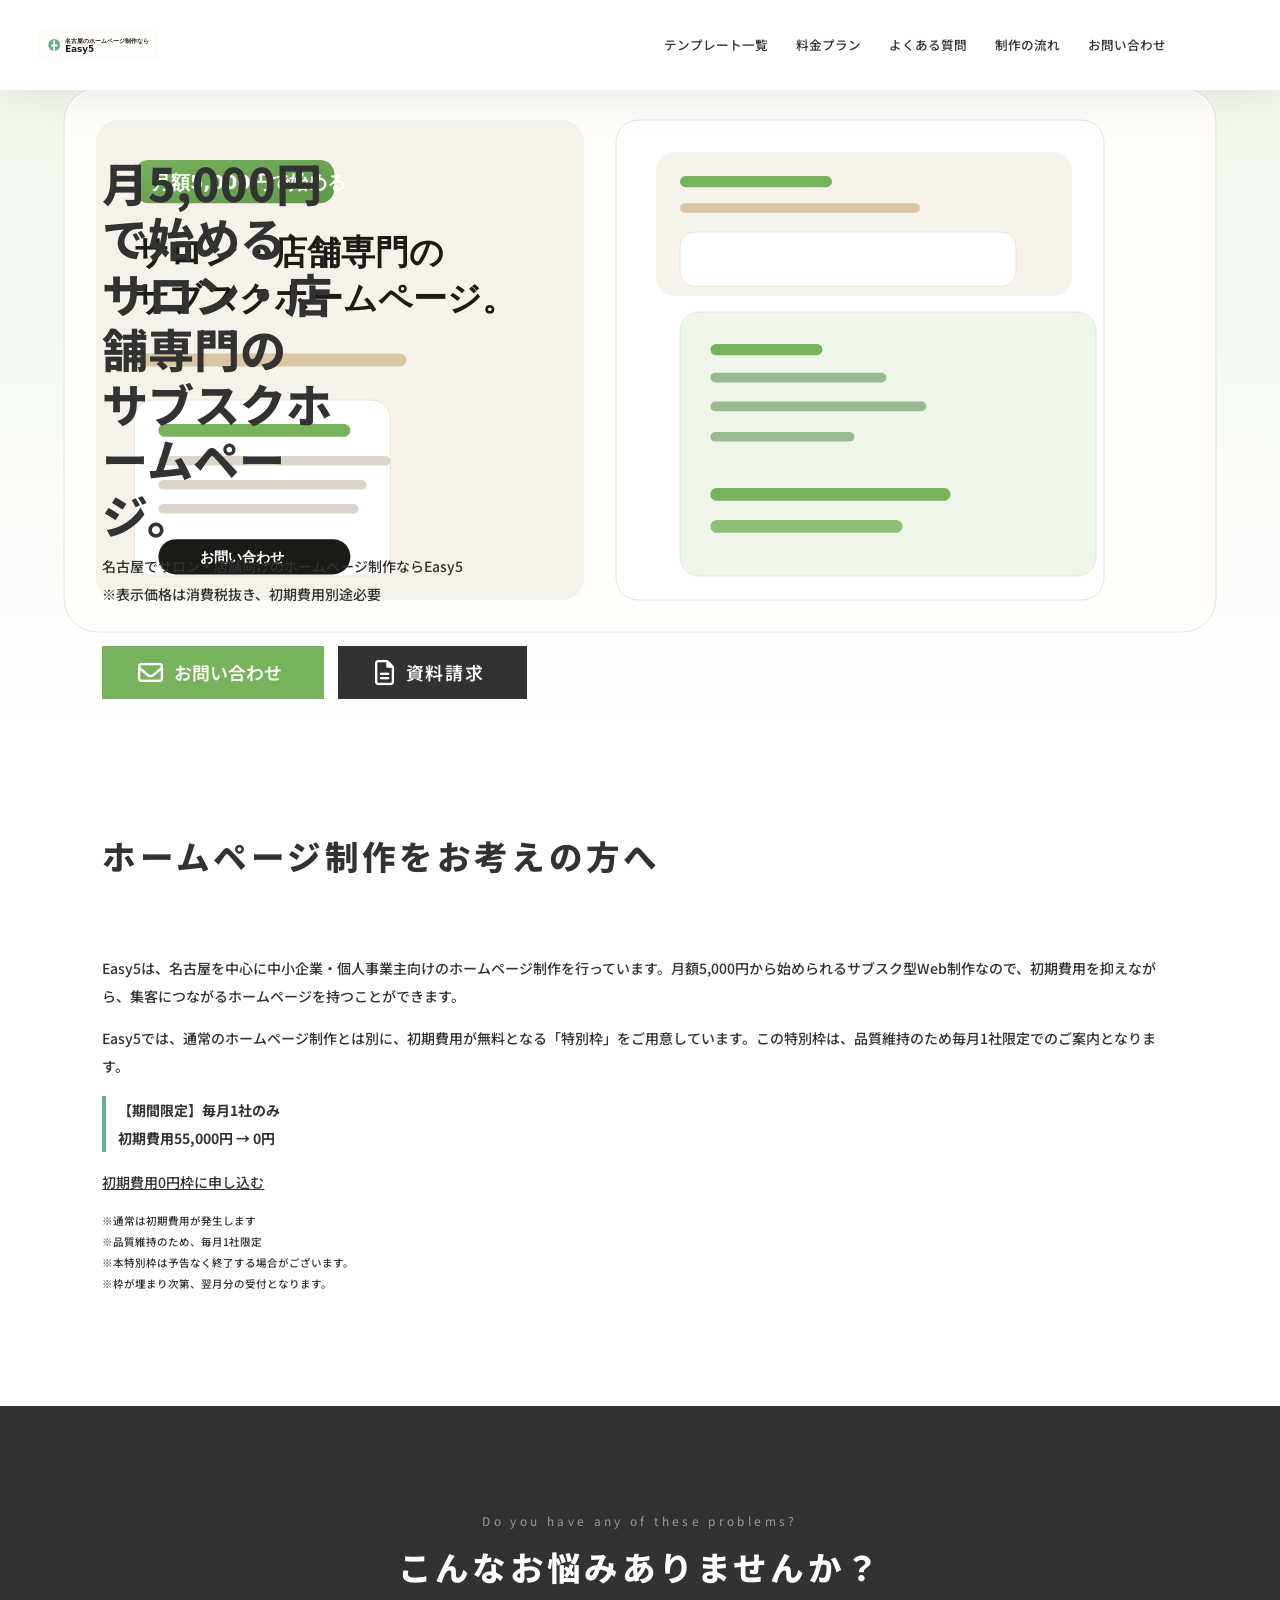
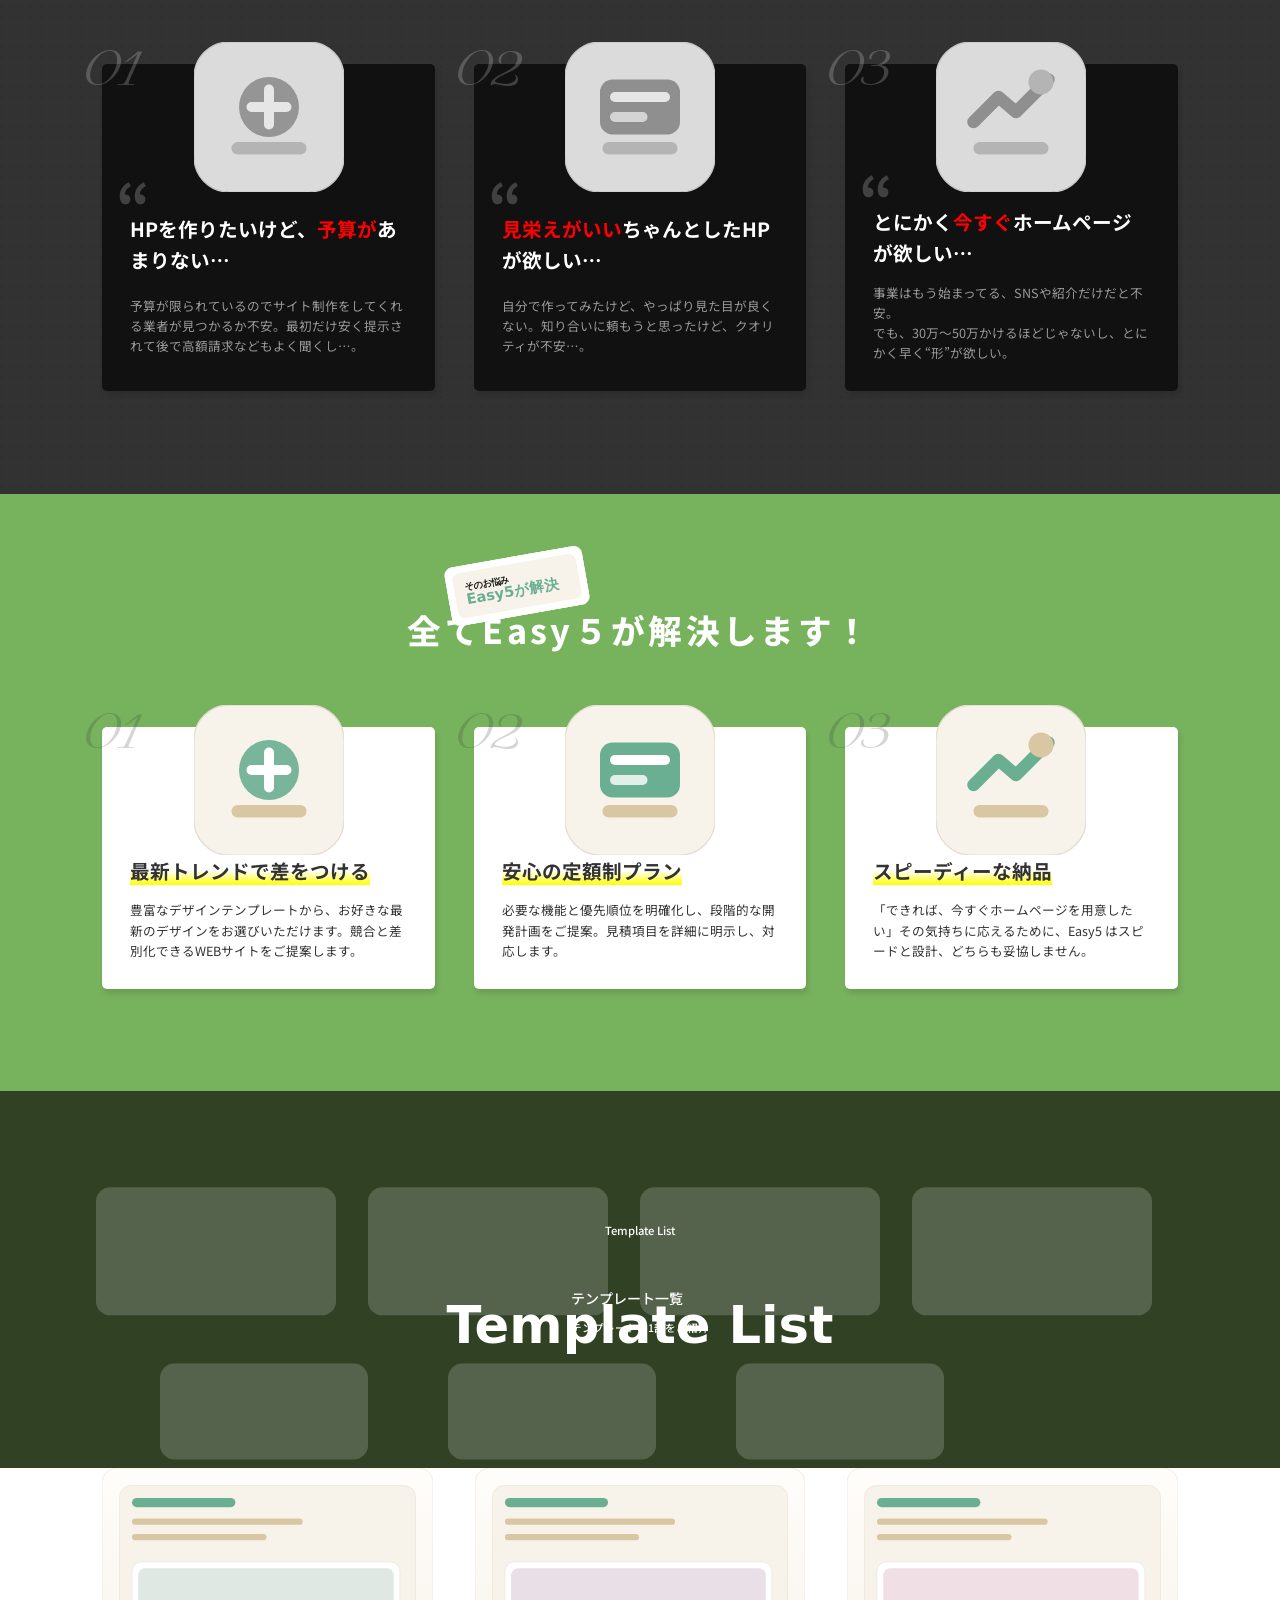
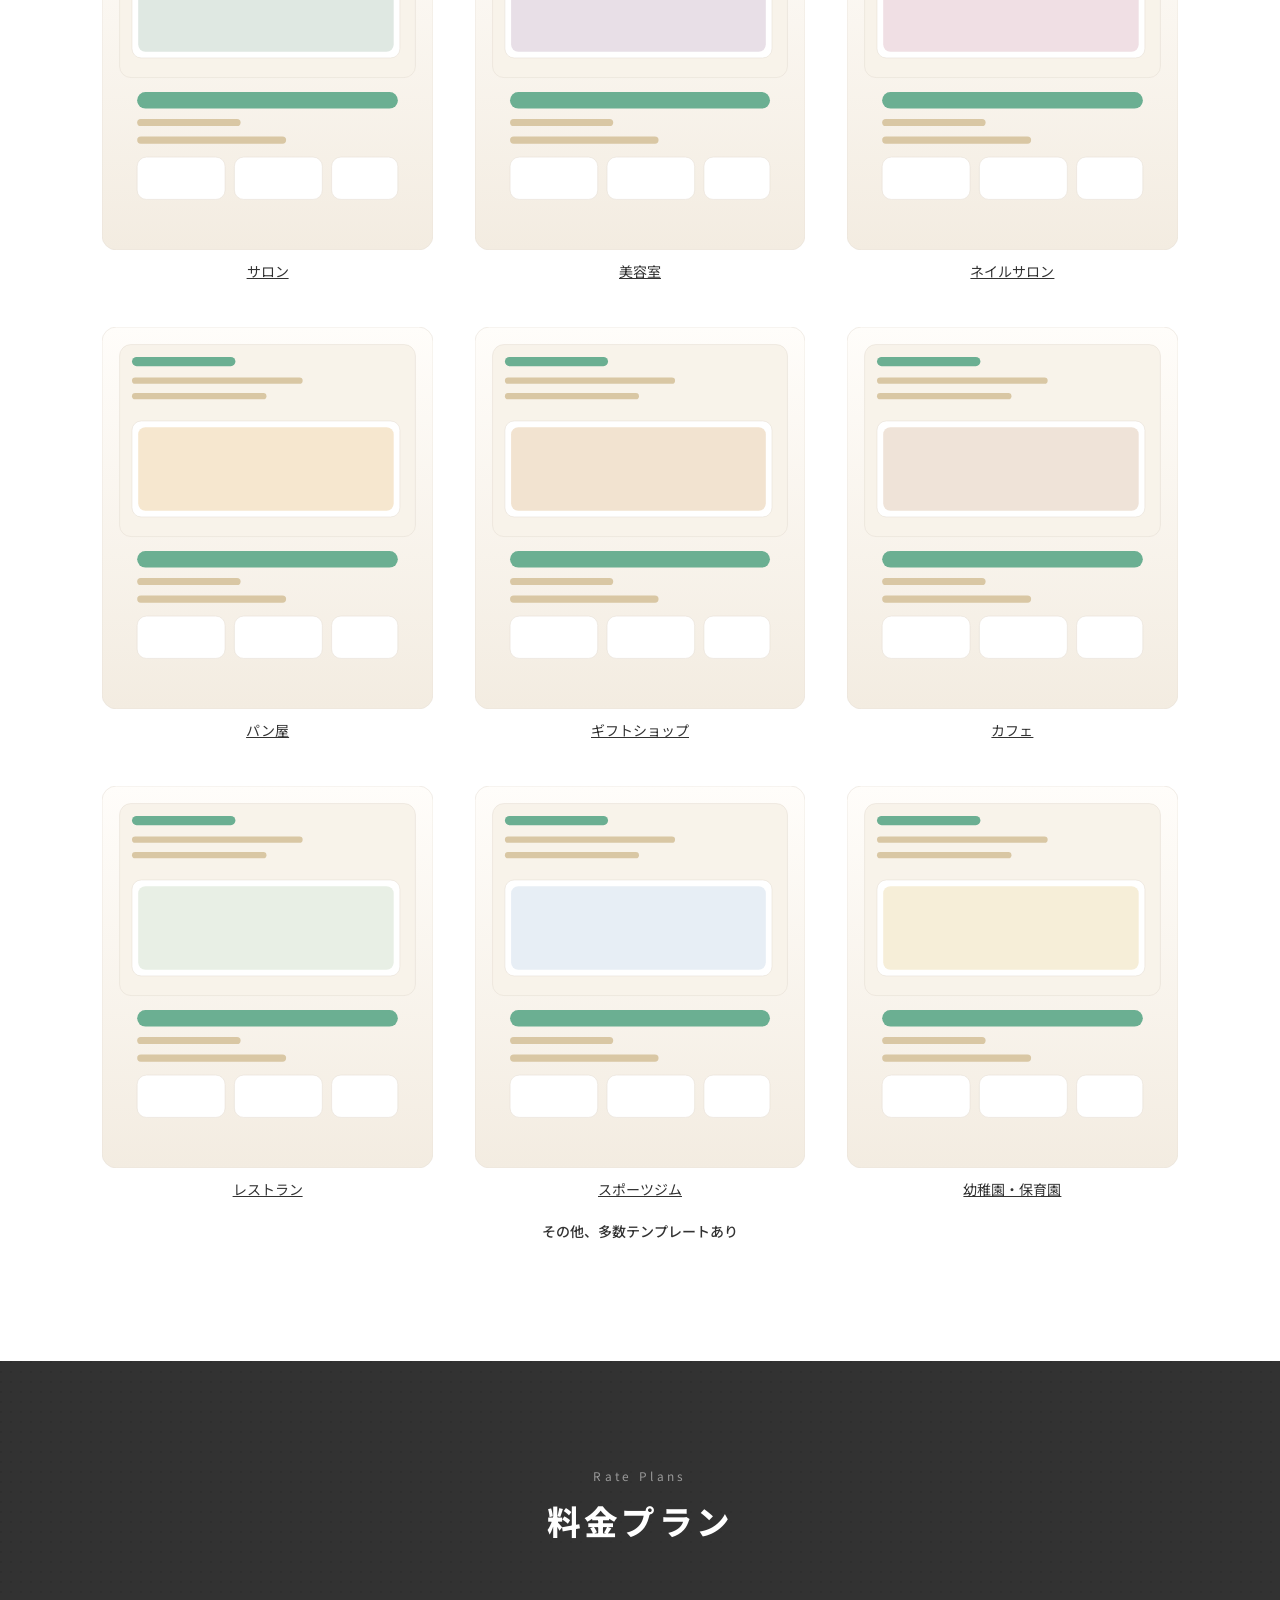
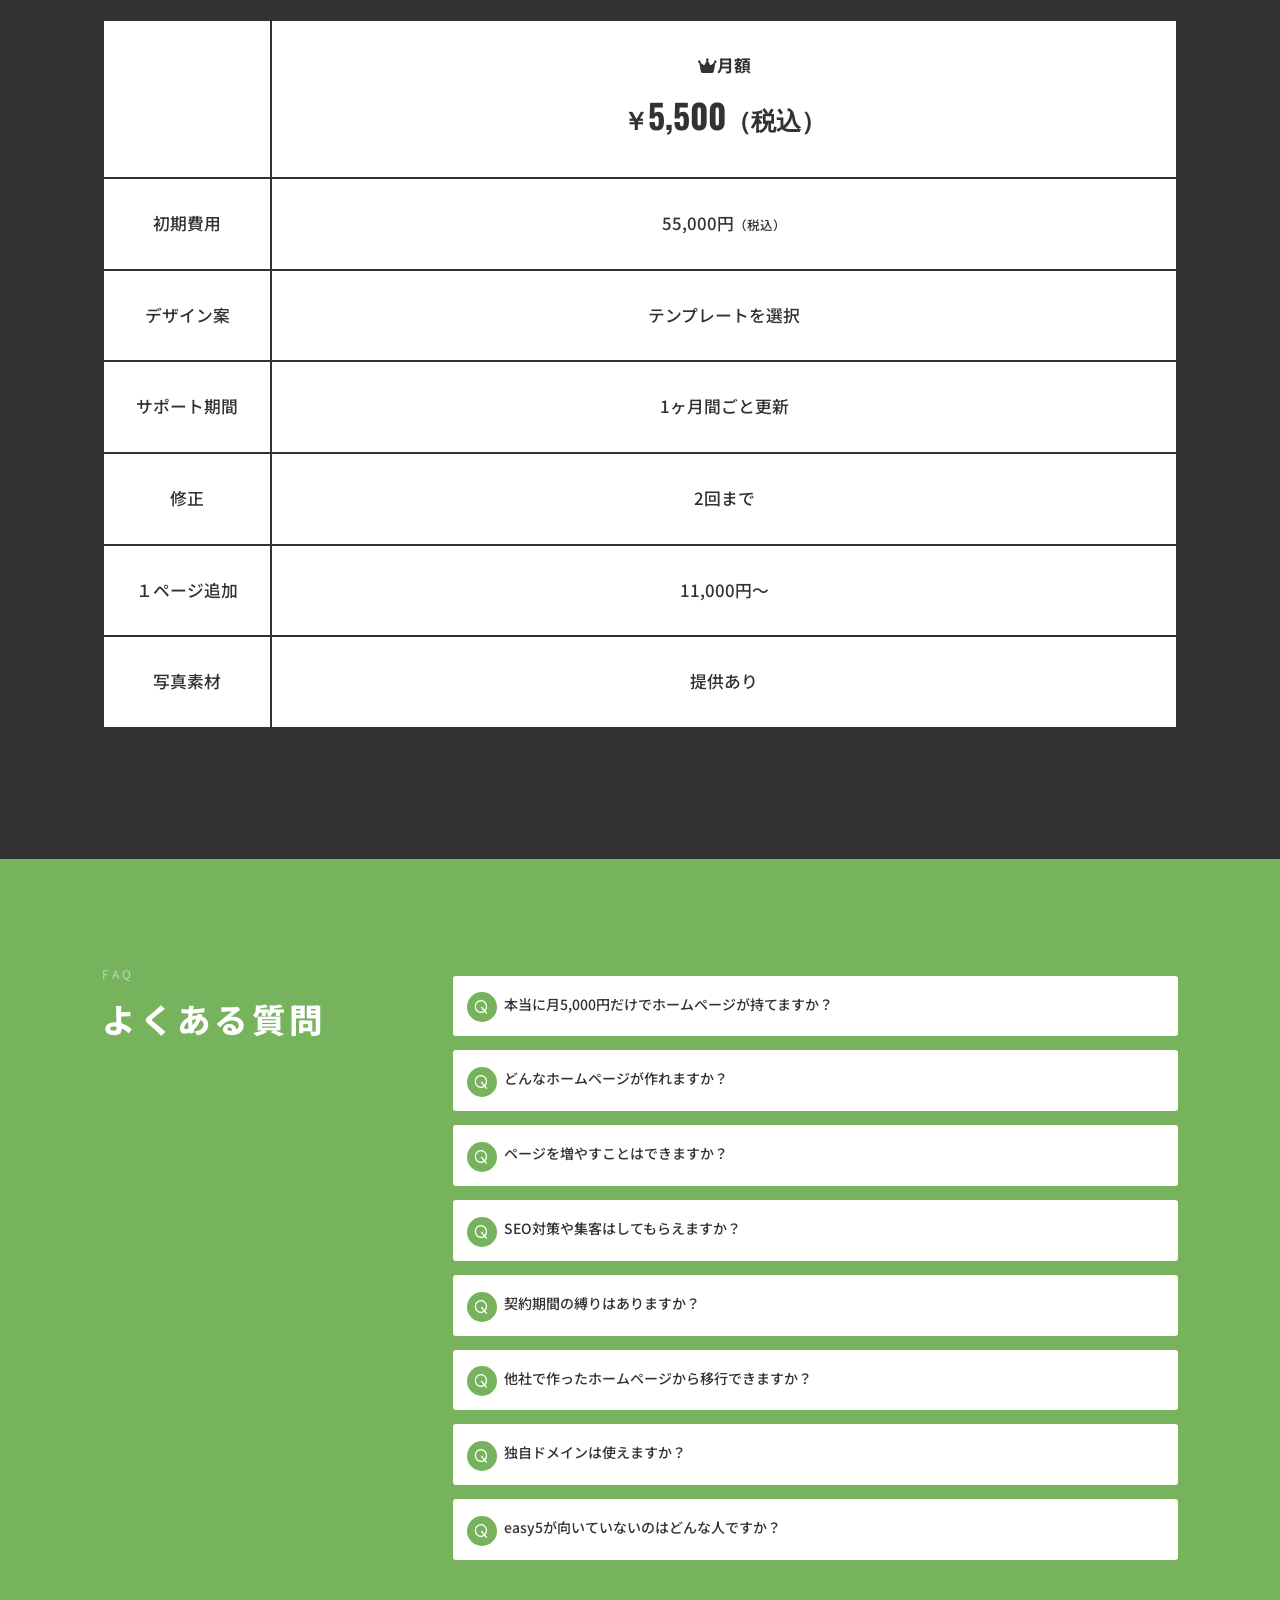
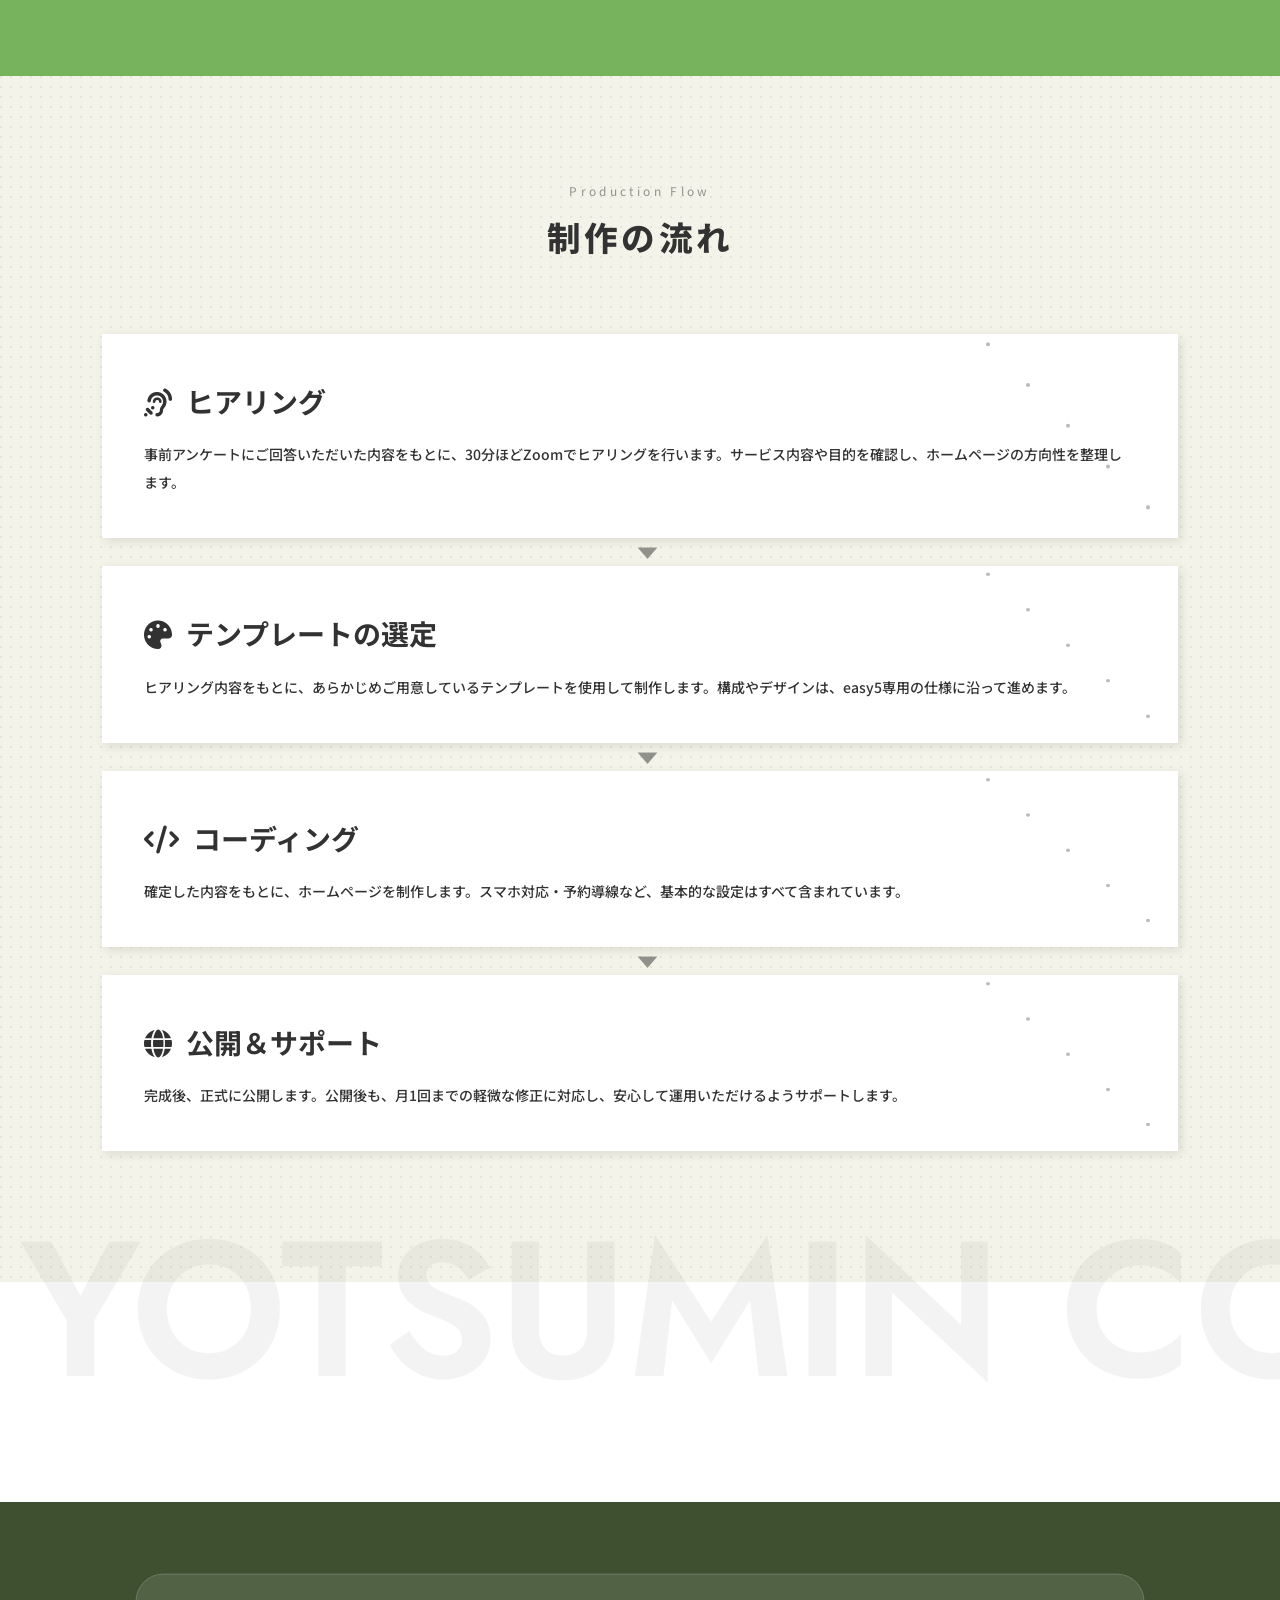
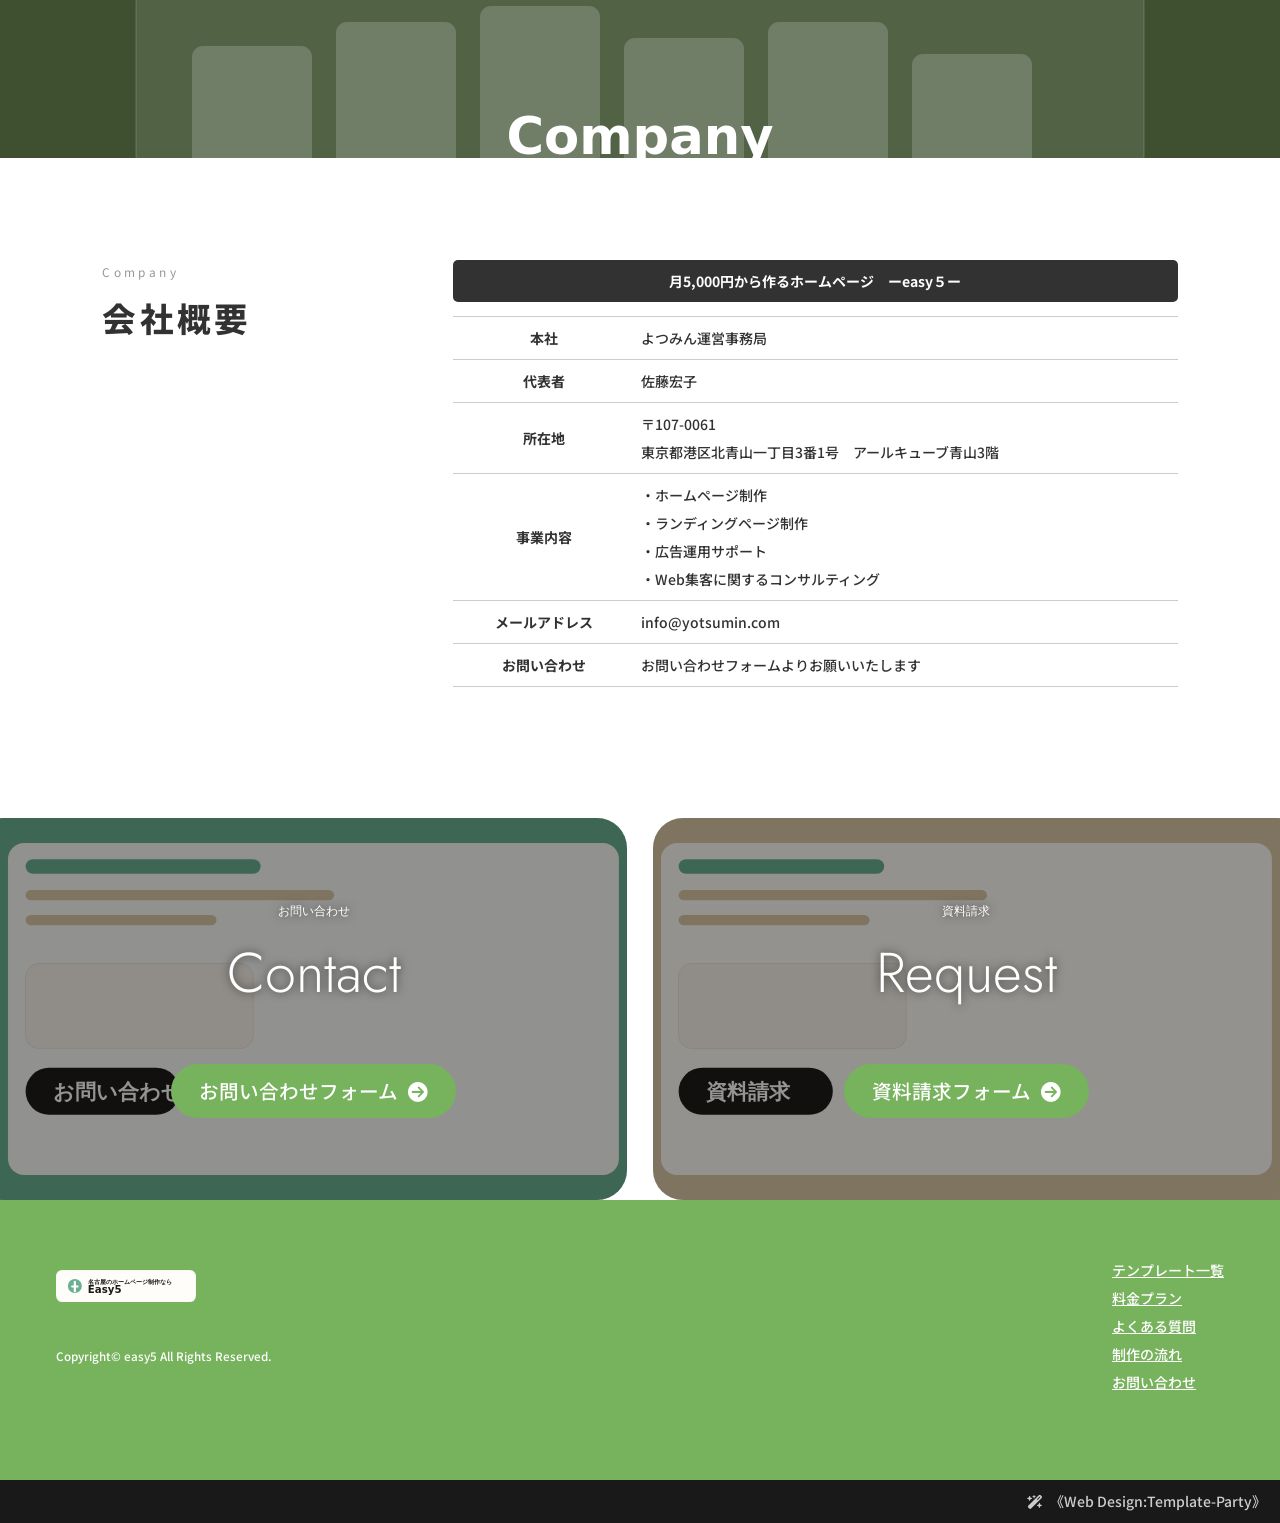
==== commit 5efa8dfe: "fix the mobile hero overlap" ====
--- a/index.html
+++ b/index.html
@@ -53,7 +53,7 @@
 #mainimg > div { position: absolute; top: 60px; left: 0; width: 100%; height: 100%; display: flex; flex-direction: column; align-items: center; }
 @media (min-width:420px) { #mainimg > div { left: var(--space-large); align-items: flex-start; justify-content: center; } }
 #mainimg p { margin: 0; }
-#mainimg .text { font-size: 28px; font-weight: 800; line-height: 1.4; text-align: center; margin-top: 20px; }
+#mainimg .text { font-size: 28px; font-weight: 800; line-height: 1.2; text-align: center; margin-top: 14px; max-width: 18rem; }
 @media (min-width:420px) { #mainimg .text { text-align: left; font-size: 3.6vw; } }
 #mainimg .hero-sub { margin-top: 10px; font-size: 1rem; } #mainimg .btn { font-size: 1rem; font-weight: 600; margin-top: 3vw; display: flex; gap: 1rem; flex-wrap: wrap; }
 #mainimg .btn a { display: block; text-decoration: none; padding: .8rem 2rem; margin-bottom: 10px; }
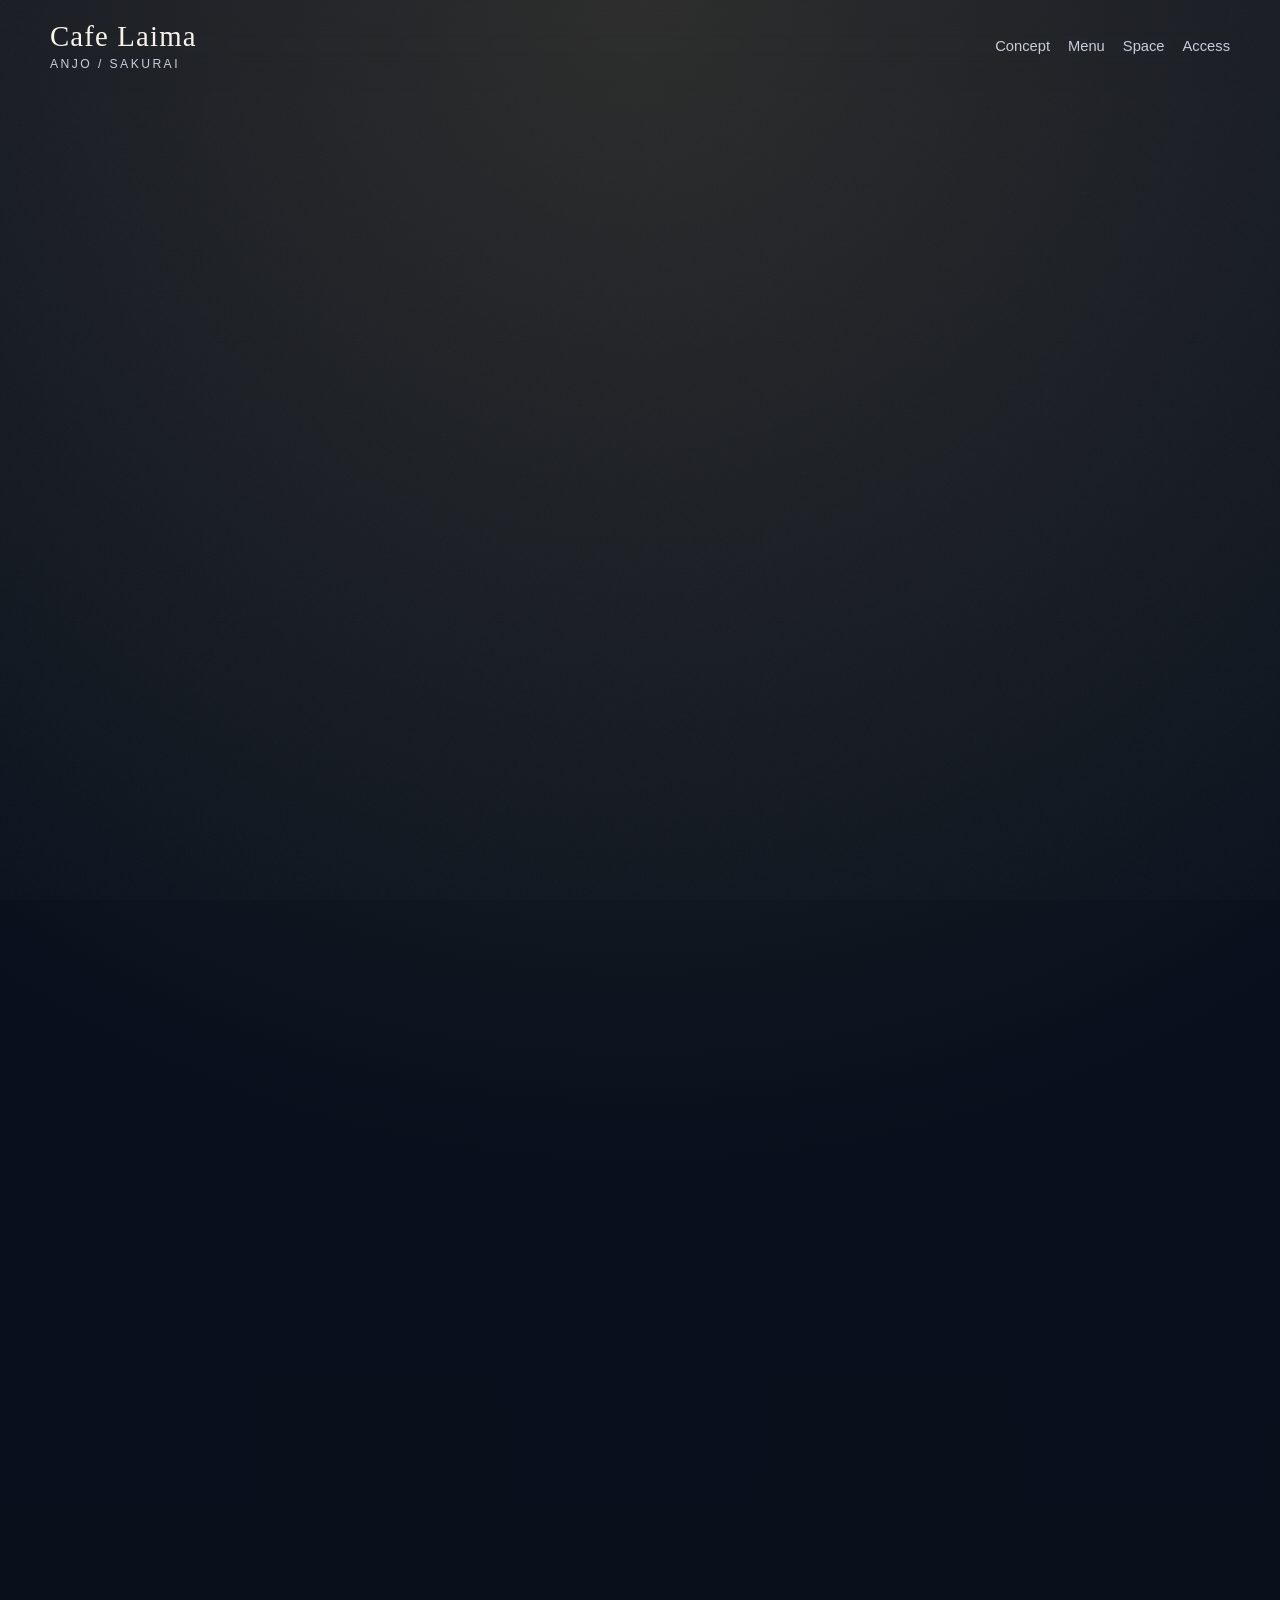
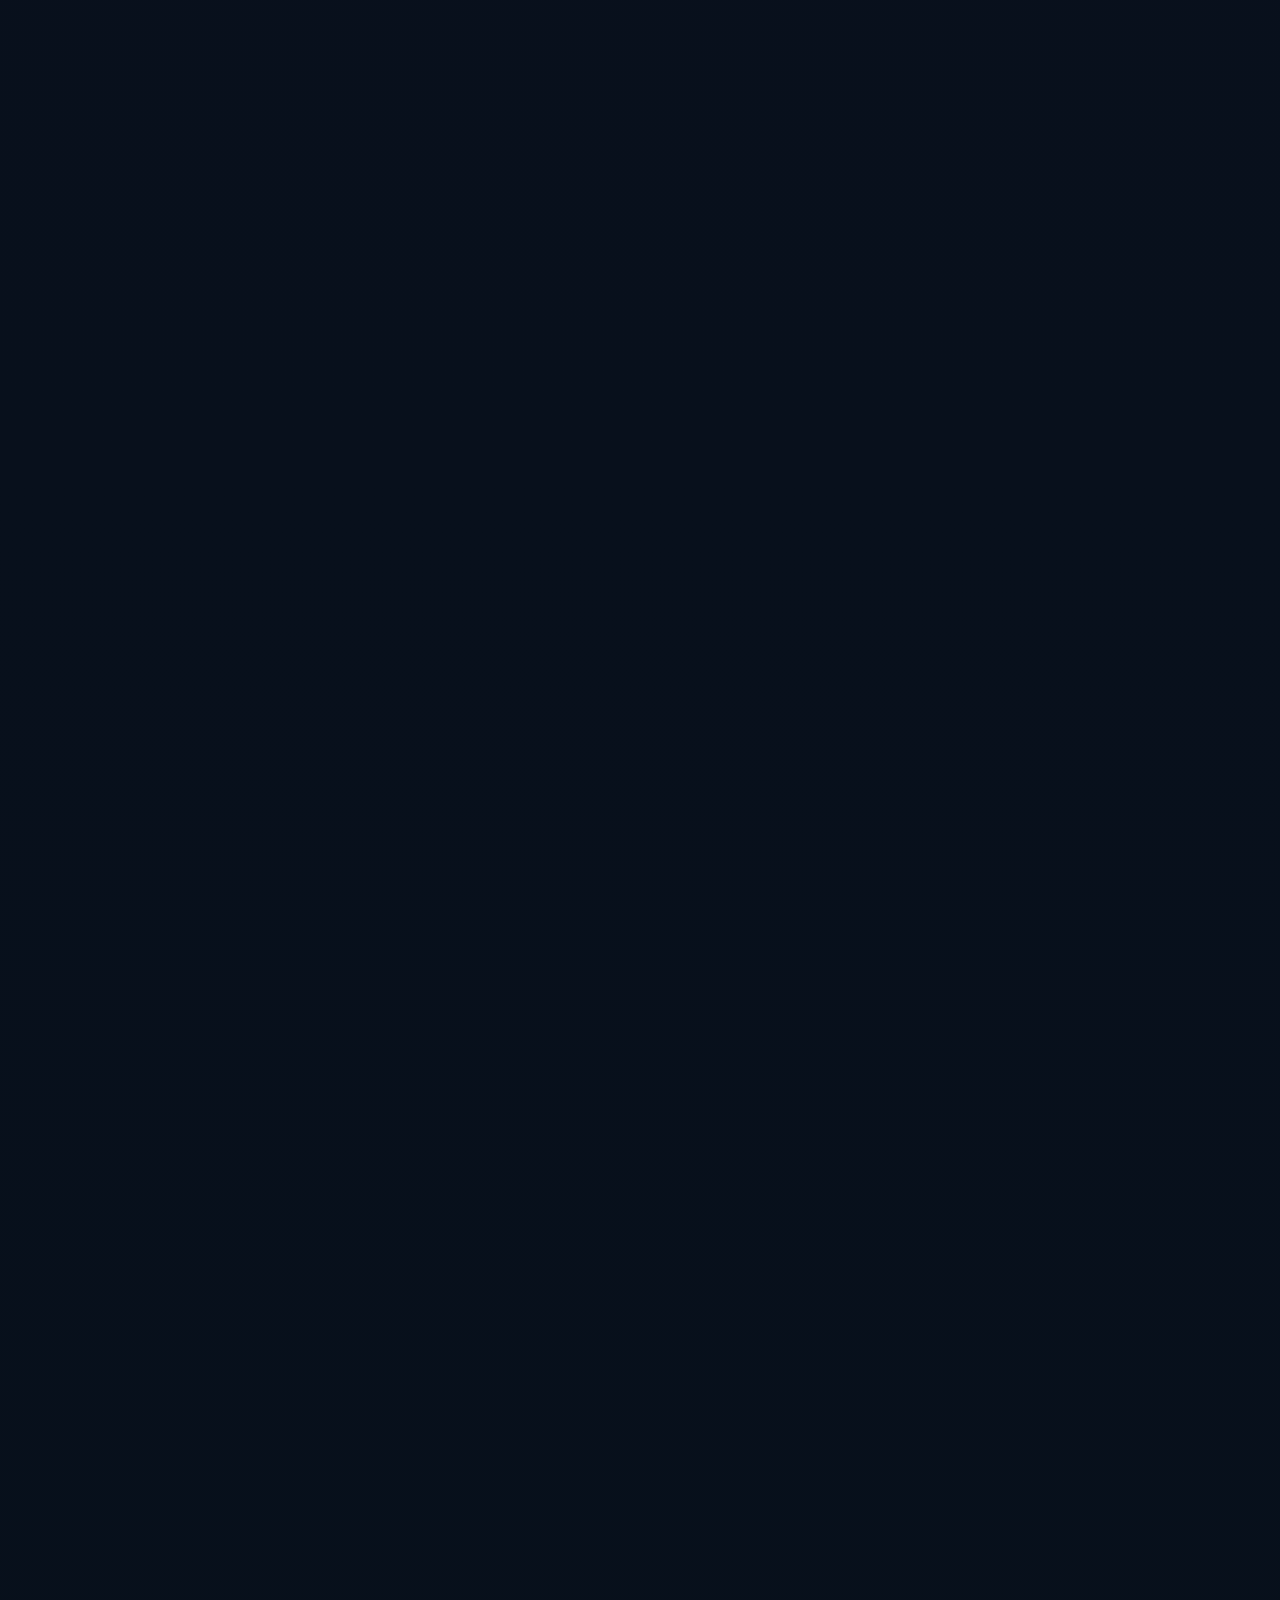
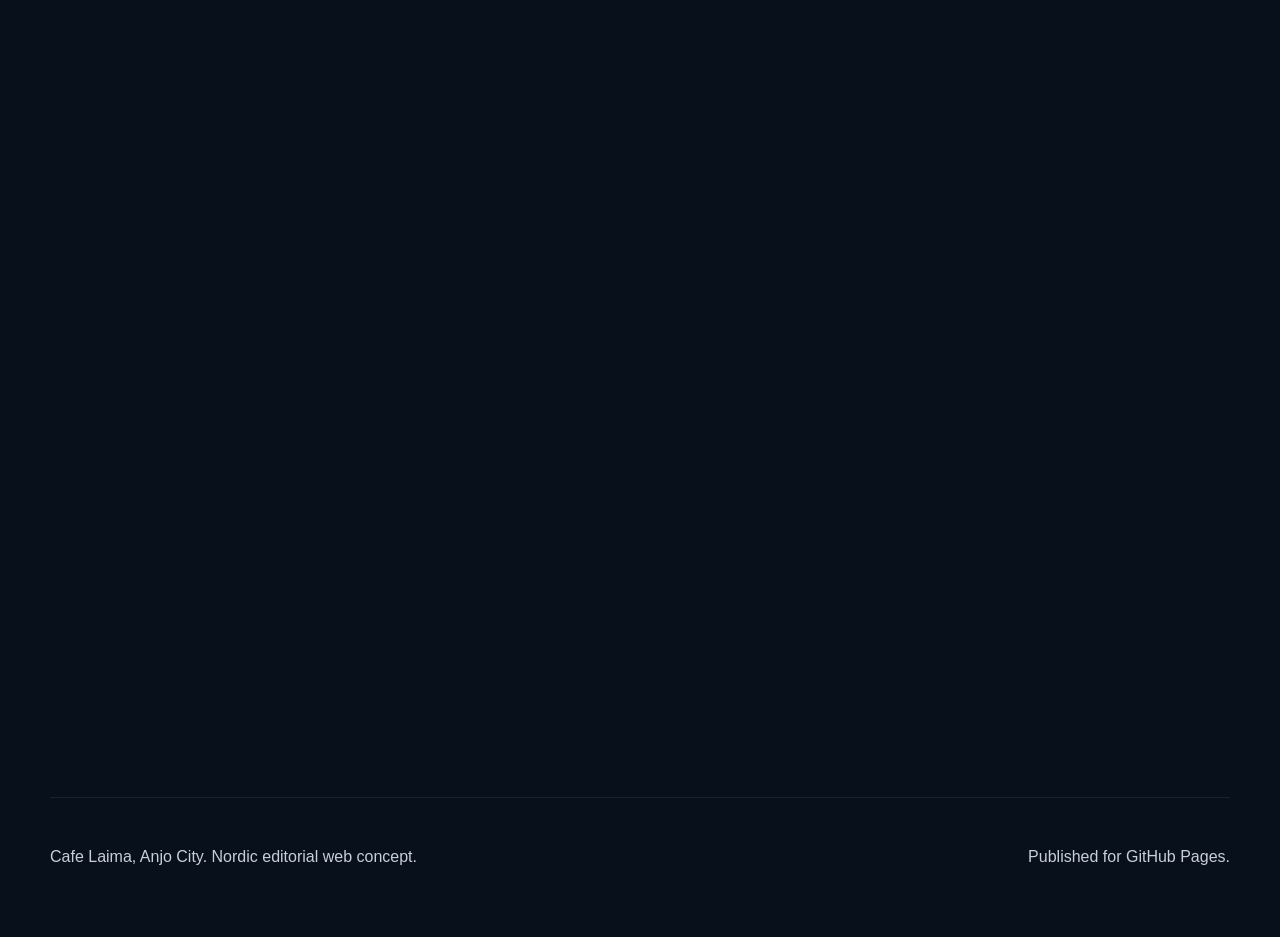
==== commit 5266bf90: "build Cafe Laima site for GitHub Pages" ====
--- a/index.html
+++ b/index.html
@@ -3,191 +3,10 @@
 <head>
 <meta charset="UTF-8">
 <meta name="viewport" content="width=device-width, initial-scale=1">
-<title>名古屋のホームページ制作ならEasy5｜月額5,000円のサブスクWeb制作</title>
-<meta name="description" content="名古屋でホームページ制作ならEasy5。月額5,000円のサブスク型Web制作で、初期費用を抑えて集客できるサイトを作ります。無料相談受付中。">
-<meta property="og:title" content="名古屋のホームページ制作ならEasy5｜月額5,000円のサブスクWeb制作">
-<meta property="og:description" content="月額5,000円で始められるサブスク型ホームページ制作。初期費用を抑えて集客できるサイトを作ります。">
-<meta property="og:type" content="website">
-<meta property="og:image" content="public/images/ogp.svg">
-<meta name="theme-color" content="#77B25D">
-<style>
-@import url("https://cdnjs.cloudflare.com/ajax/libs/font-awesome/6.5.2/css/all.min.css");
-@import url('https://fonts.googleapis.com/css2?family=Noto+Sans+JP:wght@100..900&family=Jost:wght@200..700&family=Oswald:wght@200..700&family=MonteCarlo&display=swap');
-
-:root {
-  --base-color: #fff;
-  --base-inverse-color: #323232;
-  --primary-color: #77B25D;
-  --primary-inverse-color: #fff;
-  --space-large: 8vw;
-}
-* { box-sizing: border-box; }
-html, body { font-size: 13px; height: 100%; }
-@media (min-width:1000px) { html, body { font-size: 14px; } }
-@media (min-width:1600px) { html, body { font-size: 1vw; } }
-body {
-  margin: 0; padding: 0;
-  font-family: "Noto Sans JP", "Hiragino Mincho Pro", "ヒラギノ明朝 Pro W3", "HGS明朝E", "ＭＳ Ｐ明朝", "MS PMincho", serif;
-  font-weight: 500; -webkit-text-size-adjust: none;
-  background: var(--base-color); color: var(--base-inverse-color); line-height: 2;
-}
-body * { box-sizing: border-box; }
-figure { margin: 0; } dd { margin: 0; }
-nav ul, nav, ul, li, ol { list-style: none; margin: 0; padding: 0; }
-section { overflow-x: hidden; padding: var(--space-large); } section li { margin-left: 1rem; }
-table { border-collapse: collapse; } img { border: none; max-width: 100%; height: auto; vertical-align: middle; }
-a { color: inherit; transition: .3s; } a:hover { opacity: .9; text-decoration: none; }
-main { flex: 1 0 auto; overflow-x: hidden; }
-#container { min-height: 100%; display: flex; flex-direction: column; }
-header { position: absolute; z-index: 20; left: 0; top: 0; width: 100%; display: flex; align-items: center; justify-content: space-between; height: 60px; background: #fff; box-shadow: 0 0 50px rgba(0,0,0,.1); }
-@media (min-width:700px) { header { height: 90px; } }
-#logo { margin: 0; padding: 0; padding-left: 3vw; }
-#logo img { display: block; width: 150px; max-width: 60%; }
-@media (min-width:700px) { #logo img { width: 200px; } }
-.logo { max-width: 40%; }
-header nav ul { display: none; }
-@media (min-width:900px) { header > nav > ul { display: flex; margin-right: 100px; } header nav li a { display: block; text-decoration: none; font-size: .9rem; padding: .5rem 1rem; } }
-
-#mainimg { background: #fff url("public/images/mainimg_sh.svg") no-repeat center center / cover; width: 100%; padding-top: 170%; position: relative; overflow: hidden; }
-@media (min-width:420px) { #mainimg { background-image: url("public/images/mainimg.svg"); padding-top: 56.25%; } }
-#mainimg > div { position: absolute; top: 60px; left: 0; width: 100%; height: 100%; display: flex; flex-direction: column; align-items: center; }
-@media (min-width:420px) { #mainimg > div { left: var(--space-large); align-items: flex-start; justify-content: center; } }
-#mainimg p { margin: 0; }
-#mainimg .text { font-size: 28px; font-weight: 800; line-height: 1.2; text-align: center; margin-top: 14px; max-width: 18rem; }
-@media (min-width:420px) { #mainimg .text { text-align: left; font-size: 3.6vw; } }
-#mainimg .hero-sub { margin-top: 10px; font-size: 1rem; } #mainimg .btn { font-size: 1rem; font-weight: 600; margin-top: 3vw; display: flex; gap: 1rem; flex-wrap: wrap; }
-#mainimg .btn a { display: block; text-decoration: none; padding: .8rem 2rem; margin-bottom: 10px; }
-#mainimg .btn a:hover { opacity: 1; transform: scale(1.05); }
-@media (min-width:420px) { #mainimg .btn { font-size: 1.4vw; } #mainimg .btn a { margin: 0; padding: .6rem 3rem; } }
-#mainimg .btn p:nth-of-type(1) a { background: var(--primary-color); color: var(--primary-inverse-color); }
-#mainimg .btn p:nth-of-type(2) a { background: var(--base-inverse-color); color: var(--base-color); letter-spacing: .1em; }
-#mainimg .btn i { transform: scale(1.4); padding-right: .8rem; }
-
-main h2 { margin: 0; padding: 0; font-size: 1.4rem; font-weight: 800; margin-bottom: 5vw; display: flex; flex-direction: column-reverse; letter-spacing: .1em; position: relative; }
-@media (min-width:700px) { main h2 { font-size: 2.4rem; } }
-main h2.c { align-items: center; } main h2 span { font-size: .85rem; opacity: .5; font-weight: normal; }
-h2 img { width: 100px; transform: rotate(-10deg); position: absolute; left: -10px; top: -40px; }
-@media (min-width:700px) { h2 img { width: 140px; left: 40px; } }
-.bg-primary-color { background: var(--primary-color); color: var(--primary-inverse-color); }
-.bg1 { background-color: var(--base-inverse-color); color: var(--base-color); }
-.bg2 { background: #f3f3e9; } .bg3 { background: #fff; }
-.bg-pattern1 { background-image: radial-gradient(circle at 1px 1px, rgba(0,0,0,.08) 1px, transparent 0); background-size: 10px 10px; }
-.bg-pattern2 { background-image: radial-gradient(circle at 1px 1px, rgba(0,0,0,.06) 1px, transparent 0); background-size: 10px 10px; }
-.bg-pattern3 { background-image: radial-gradient(circle at 1px 1px, rgba(0,0,0,.06) 1px, transparent 0); background-size: 10px 10px; }
-.btn1 a { text-shadow: none; display: block; text-decoration: none; background: var(--primary-color); color: var(--primary-inverse-color); font-size: 1.4rem; padding: .5rem 2rem; border-radius: 100px; text-align: center; }
-.bg-primary-color .btn1 a { background: var(--primary-inverse-color); color: var(--primary-color); }
-.btn1 a:hover { opacity: 1; transform: scale(1.05); background: var(--primary-inverse-color); color: var(--primary-color); }
-.bg-primary-color .btn1 a:hover { background: #fff; color: #333; }
-.btn1 a::after { font-family: "Font Awesome 6 Free"; content: "\f0a9"; font-weight: bold; margin-left: .5em; }
-.c { text-align: center !important; } .r { text-align: right !important; } .l { text-align: left !important; }
-.color-check, .color-check a { color: #ff0000 !important; }
-.small { font-size: .75em; } .dn { display: none !important; } .inline-block { display: inline-block !important; } .relative { position: relative; } .marker { background: linear-gradient(transparent 50%, yellow); }
-@media (min-width:700px) { .c2 { display: flex; gap: 2rem; } .c2 .title { width: 30%; } .c2 .text { flex: 1; } }
-/* blocks */
-.list-grid1 .list * { margin: 0; padding: 0; }
-@media (min-width:800px) { .list-grid1 { display: grid; grid-template-columns: repeat(3, 1fr); gap: 3vw; } }
-.list-grid1 .list { display: grid; margin-bottom: 3rem; position: relative; border-radius: 5px; background: #fff; color: #333; box-shadow: 2px 5px 5px rgba(0,0,0,.1); padding: 2rem; }
-@media (min-width:800px) { .list-grid1 .list { margin-bottom: 0; } }
-.list-grid1 .list.bg-black { background: #111; color: #fff; }
-.list-grid1 .list .num { position: absolute; left: -20px; top: -30px; font-size: 60px; line-height: 1; font-family: "MonteCarlo", cursive; opacity: .2; }
-.list-grid1 .list h4.kazari::before { content: "“"; position: absolute; left: -1rem; top: -40px; opacity: .2; font-size: 60px; line-height: 1; }
-.list-grid1 .list h4 { font-size: 1.4rem; line-height: 1.6; margin-bottom: 1rem; position: relative; }
-.list-grid1 .list p { font-size: .9rem; line-height: 1.6; font-weight: normal; }
-.list-grid1 .list.bg-black p { color: #999; }
-.list-grid1 .list figure.icon { margin: 0 auto; width: 100px; margin-top: -40px; }
-.bg1 .list-grid1 .list figure.icon { filter: grayscale(100%) brightness(90%); margin-bottom: 1rem; }
-@media (min-width:800px) { .list-grid1 .list figure.icon { width: 150px; margin-top: -50px; } }
-.list-grid-simple .list * { margin: 0; padding: 0; }
-.list-grid-simple { display: grid; grid-template-columns: repeat(2, 1fr); gap: 3rem; }
-.list-grid-simple .list { display: grid; position: relative; }
-.list-grid-simple .list h4 { margin-top: .5rem; font-weight: normal; }
-@media (min-width:800px) { .list-grid-simple { grid-template-columns: repeat(3, 1fr); } }
-.list-c2 > a { text-decoration: none; display: block; }
-@media (min-width:600px) { .list-c2 { display: flex; gap: 2vw; } }
-.list-c2 .list { text-align: center; position: relative; overflow-y: hidden; color: #fff; text-shadow: 0 0 10px rgba(0,0,0,.6); padding: 5rem 2rem; margin: 1rem 0; border-radius: 30px; }
-@media (min-width:600px) { .list-c2 > * { flex: 1; } .list-c2 .list { margin: 0; display: flex; align-items: center; justify-content: center; } .list-c2 > a .list { height: 100%; } .list-c2 .list:nth-of-type(1) { border-radius: 0 30px 30px 0; } .list-c2 .list:nth-of-type(2) { border-radius: 30px 0 0 30px; } }
-.list-c2 .list.image1 { background: url("public/images/contact.svg") no-repeat center center / cover; } .list-c2 .list.image2 { background: url("public/images/request.svg") no-repeat center center / cover; }
-.list-c2 h4 { line-height: 1.2; font-family: "Jost", sans-serif; font-weight: 300; } .list-c2 h4 .main-text { display: block; font-size: 3rem; padding-top: 1.5rem; padding-bottom: 3rem; }
-@media (min-width:600px) { .list-c2 h4 .main-text { font-size: 4rem; } }
-.list-c2 .list .text { position: relative; z-index: 1; font-size: .85rem; } .list-c2 .list::before { content: ""; position: absolute; inset: 0; background: rgba(0,0,0,.42); transition: transform .3s .1s; } .list-c2 .list:hover::before { transform: translateY(100%); }
-.bg-slideup { margin-left: calc(-1 * var(--space-large)); margin-right: calc(-1 * var(--space-large)); }
-section > .bg-slideup:first-child { margin-top: calc(-1 * var(--space-large)); }
-.bg-slideup .image { background-repeat: no-repeat; background-size: cover; width: 100%; padding: 10vw 20px; display: flex; flex-direction: column; justify-content: center; align-items: center; gap: 3rem; color: #fff; }
-.en-text { font-size: .8rem; } .jp-text { writing-mode: vertical-rl; text-orientation: upright; }
-#products .bg-slideup .image { background-image: url("public/images/bg_works.svg"); } #company .bg-slideup .image { background-image: url("public/images/bg_company.svg"); }
-.list-normal1 * { margin: 0; padding: 0; }
-@media (min-width:600px) { .list-normal1 .text { flex: 1; } .reverse { flex-direction: row-reverse; background-position: left bottom !important; } }
-.list-normal1 .list { background: var(--base-color) url("public/images/bg-dot.svg") no-repeat right bottom / 200px; color: var(--base-inverse-color); padding: 3rem; margin-bottom: 2rem; box-shadow: 3px 3px 10px rgba(0,0,0,.1); position: relative; }
-@media (min-width:600px) { .list-normal1 .list { display: flex; gap: 2rem; } }
-.list-normal1 figure { width: 30%; margin-bottom: 1rem; }
-@media (min-width:600px) { .list-normal1 figure { margin-bottom: 0; } }
-.list-normal1 h4 { font-size: 1.2rem; line-height: 1.5; margin-bottom: 1rem; }
-@media (min-width:600px) { .list-normal1 h4 { font-size: 2rem; line-height: 1.8; } }
-.list-normal1.flow h4 i { margin-right: 1rem; }
-.list-normal1 .name { text-align: right; margin-top: 1rem; }
-.list-normal1.flow .list::after { content: "▼"; position: absolute; left: 50%; bottom: -2rem; transform: scaleX(1.5); opacity: .5; }
-.list-normal1.flow .list:last-child::after { content: none; }
-.ta1 caption { font-weight: bold; padding: .5rem 1rem; background: var(--base-inverse-color); color: var(--base-color); margin-bottom: 1rem; border-radius: 5px; }
-.ta1 { table-layout: fixed; width: 100%; border-top: 1px solid #ccc; margin-bottom: 2rem; } .ta1 tr { border-bottom: 1px solid #ccc; }
-.ta1 td, .ta1 th { word-break: break-all; background: var(--base-color); color: var(--base-inverse-color); text-align: left; padding: .5rem; } .ta1 th { width: 25%; text-align: center; }
-.ta1.plan, .ta1.plan td, .ta1.plan th { text-align: center; border: 2px solid var(--base-inverse-color); padding: .5rem; }
-@media (min-width:801px) { .ta1.plan, .ta1.plan td, .ta1.plan th { font-size: 1.2rem; padding: 2rem 1rem; } }
-.ta1.plan th:first-child, .ta1.plan td:first-child { width: 12rem; } .ta1.plan th { width: auto; position: relative; overflow: hidden; } .plan th > span { display: block; font-size: 1.6rem; font-family: "Oswald", sans-serif; font-weight: 700; }
-@media (min-width:801px) { .plan th > span { font-size: 2.4rem; } } @media (max-width:800px) { .scroll .ta1.plan { width: 320px; } .scroll { overflow-x: auto; } }
-.faq dt { display: flex; align-items: flex-start; border-radius: 3px; margin-bottom: 1rem; background: var(--base-color); color: var(--base-inverse-color); padding: 1rem; cursor: pointer; }
-.faq dt::before { font-family: "Font Awesome 6 Free"; content: "\51"; margin-right: .5rem; background: var(--primary-color); color: var(--primary-inverse-color); border-radius: 50%; width: 30px; line-height: 30px; text-align: center; flex-shrink: 0; margin-top: .2em; }
-.faq dd { padding: 0 1rem 1rem 3.7rem; } .openclose { cursor: pointer; }
-.bg1 .list-grid1 .list.bg-black .num, .bg1 .list-grid1 .list.bg-black h4.kazari::before { color: #fff; }
-.text-slide-wrapper { overflow-x: hidden; margin-top: calc(-1 * (1.6 * var(--space-large))); } .text-slide { font-family: "Jost", sans-serif; font-optical-sizing: auto; font-weight: 600; display: flex; white-space: nowrap; font-size: 15vw; opacity: .05; animation: slideText 30s linear infinite; } .text-slide span { padding: 0 20px; }
-@keyframes slideText { from { transform: translateX(0); } to { transform: translateX(-50%); } }
-.center { text-align: center; } .btn1 { margin-top: 1rem; } .mb-space-large { margin-bottom: var(--space-large) !important; } .padding0 { padding: 0 !important; } .padding-lr0 { padding-left: 0 !important; padding-right: 0 !important; } .look { line-height: 1.5 !important; display: inline-block; padding: 5px 10px; background: rgba(0,0,0,.1); border: 1px solid rgba(0,0,0,.3); border-radius: 3px; margin: 5px 0; word-break: break-all; }
-.pc { display: none; } @media (min-width:900px) { .pc { display: block; } }
-footer { background: var(--primary-color); color: var(--primary-inverse-color); padding: 2rem; display: flex; flex-direction: column-reverse; } footer div:nth-of-type(1) { text-align: center; } footer div:nth-of-type(2) { flex: 1; display: flex; gap: 2rem; }
-@media (min-width:700px) { footer { flex-direction: row; gap: 4rem; padding: 4rem; } footer div:nth-of-type(1) { text-align: left; width: 30%; } footer div:nth-of-type(2) { justify-content: flex-end; gap: 4rem; } }
-footer ul { margin: 0; padding: 0; list-style: none; margin-bottom: 2rem; } footer small { display: block; padding-top: 2rem; }
-.pr a { text-decoration: none; display: block; background: rgba(0,0,0,.9); text-align: right; padding: .5rem 1rem; color: #ccc; } .pr a::before { font-family: "Font Awesome 6 Free"; content: "\e2ca"; font-weight: bold; margin-right: .5em; }
-@media (max-width:899px) { header nav { display:none; } } #menubar_hdr { display:none; }
-</style>
+<meta http-equiv="refresh" content="0; url=public/index.html">
+<title>Cafe Laima</title>
 </head>
 <body>
-<div id="container">
-  <header>
-    <h1 id="logo"><a href="index.html"><img src="public/images/logo.svg" alt="名古屋のホームページ制作 Easy5 ロゴ"></a></h1>
-    <nav><ul><li><a href="#products">テンプレート一覧</a></li><li><a href="#plan">料金プラン</a></li><li><a href="#faq">よくある質問</a></li><li><a href="#flow">制作の流れ</a></li><li><a href="public/contact.html">お問い合わせ</a></li></ul></nav>
-  </header>
-  <div id="mainimg"><div><div class="text"><p>月5,000円で始める<br>サロン・店舗専門の<br>サブスクホームページ。</p></div><p class="hero-sub">名古屋でサロン・店舗向けのホームページ制作ならEasy5</p><p>※表示価格は消費税抜き、初期費用別途必要</p><div class="btn"><p><a href="public/contact.html"><i class="fa-regular fa-envelope"></i>お問い合わせ</a></p><p><a href="#"><i class="fa-regular fa-file-lines"></i>資料請求</a></p></div></div></div>
-  <main>
-    <section class="seo-text"><h2>ホームページ制作をお考えの方へ</h2><p>Easy5は、名古屋を中心に中小企業・個人事業主向けのホームページ制作を行っています。月額5,000円から始められるサブスク型Web制作なので、初期費用を抑えながら、集客につながるホームページを持つことができます。</p><p>Easy5では、通常のホームページ制作とは別に、初期費用が無料となる「特別枠」をご用意しています。この特別枠は、品質維持のため毎月1社限定でのご案内となります。</p><div style="border-left:4px solid #6BAF92; padding-left:12px; margin:16px 0;"><strong>【期間限定】毎月1社のみ<br>初期費用55,000円 → 0円</strong></div><div class="btn"><p><a href="public/special-frame.html" class="btn-special-adjust">初期費用0円枠に申し込む</a></p></div><p class="small">※通常は初期費用が発生します<br>※品質維持のため、毎月1社限定<br>※本特別枠は予告なく終了する場合がございます。<br>※枠が埋まり次第、翌月分の受付となります。</p></section>
-    <section class="bg1 bg-pattern1 arrow"><h2 class="c">こんなお悩みありませんか？<span>Do you have any of these problems?</span></h2><div class="list-grid1"><div class="list bg-black up"><figure class="icon"><img src="public/images/icon1.svg" alt=""></figure><h4 class="kazari">HPを作りたいけど、<span class="color-check">予算が</span>あまりない…</h4><p>予算が限られているのでサイト制作をしてくれる業者が見つかるか不安。最初だけ安く提示されて後で高額請求などもよく聞くし…。</p><span class="num">01</span></div><div class="list bg-black up"><figure class="icon"><img src="public/images/icon2.svg" alt=""></figure><h4 class="kazari"><span class="color-check">見栄えがいい</span>ちゃんとしたHPが欲しい…</h4><p>自分で作ってみたけど、やっぱり見た目が良くない。知り合いに頼もうと思ったけど、クオリティが不安…。</p><span class="num">02</span></div><div class="list bg-black up"><figure class="icon"><img src="public/images/icon3.svg" alt=""></figure><h4 class="kazari">とにかく<span class="color-check">今すぐ</span>ホームページが欲しい…</h4><p>事業はもう始まってる、SNSや紹介だけだと不安。<br>でも、30万〜50万かけるほどじゃないし、とにかく早く“形”が欲しい。</p><span class="num">03</span></div></div></section>
-    <section class="bg-primary-color"><div class="c"><h2 class="inline-block relative">全てEasy５が解決します！<div><img src="public/images/onayami.svg" alt="そのお悩み"></div></h2></div><div class="list-grid1"><div class="list up"><figure class="icon"><img src="public/images/icon1.svg" alt=""></figure><h4><span class="marker">最新トレンドで差をつける</span></h4><p>豊富なデザインテンプレートから、お好きな最新のデザインをお選びいただけます。競合と差別化できるWEBサイトをご提案します。</p><span class="num">01</span></div><div class="list up"><figure class="icon"><img src="public/images/icon2.svg" alt=""></figure><h4><span class="marker">安心の定額制プラン</span></h4><p>必要な機能と優先順位を明確化し、段階的な開発計画をご提案。見積項目を詳細に明示し、対応します。</p><span class="num">02</span></div><div class="list up"><figure class="icon"><img src="public/images/icon3.svg" alt=""></figure><h4><span class="marker">スピーディーな納品</span></h4><p>「できれば、今すぐホームページを用意したい」その気持ちに応えるために、Easy5 はスピードと設計、どちらも妥協しません。</p><span class="num">03</span></div></div></section>
-    <section id="products"><div class="bg-slideup"><div class="image"><div class="en-text">Template List</div><div>テンプレート一覧<br><span class="small">テンプレートの1部をご紹介</span></div></div></div><div class="list-grid-simple"><div class="list"><a href="#"><figure><img src="public/images/salon.svg" alt=""></figure><h4 class="c">サロン</h4></a></div><div class="list"><a href="#"><figure><img src="public/images/biyousitu.svg" alt=""></figure><h4 class="c">美容室</h4></a></div><div class="list"><a href="#"><figure><img src="public/images/nailsalon.svg" alt=""></figure><h4 class="c">ネイルサロン</h4></a></div><div class="list"><a href="#"><figure><img src="public/images/pan.svg" alt=""></figure><h4 class="c">パン屋</h4></a></div><div class="list"><a href="#"><figure><img src="public/images/giftshop.svg" alt=""></figure><h4 class="c">ギフトショップ</h4></a></div><div class="list"><a href="#"><figure><img src="public/images/cafe.svg" alt=""></figure><h4 class="c">カフェ</h4></a></div><div class="list"><a href="#"><figure><img src="public/images/resutorann.svg" alt=""></figure><h4 class="c">レストラン</h4></a></div><div class="list"><a href="#"><figure><img src="public/images/gym.svg" alt=""></figure><h4 class="c">スポーツジム</h4></a></div><div class="list"><a href="#"><figure><img src="public/images/youji.svg" alt=""></figure><h4 class="c">幼稚園・保育園</h4></a></div></div><p class="center">その他、多数テンプレートあり</p></section>
-    <section class="bg1 bg-pattern1" id="plan"><h2 class="c">料金プラン<span>Rate Plans</span></h2><div class="scroll"><table class="ta1 plan blur"><tr><th>&nbsp;</th><th><i class="fa-solid fa-crown"></i>月額<span><span class="small">￥</span>5,500<span class="small">（税込）</span></span></th></tr><tr><td>初期費用</td><td>55,000円<span class="small">（税込）</span></td></tr><tr><td>デザイン案</td><td>テンプレートを選択</td></tr><tr><td>サポート期間</td><td>1ヶ月間ごと更新</td></tr><tr><td>修正</td><td>2回まで</td></tr><tr><td>１ページ追加</td><td>11,000円〜</td></tr><tr><td>写真素材</td><td>提供あり</td></tr></table></div></section>
-    <section class="bg-primary-color" id="faq"><div class="c2"><div class="title"><h2>よくある質問<span>FAQ</span></h2></div><div class="text faq-wrap"><dl class="faq"><dt class="openclose">本当に月5,000円だけでホームページが持てますか？</dt><dd>はい。初期費用50,000円（税抜）＋月額5,000円（税抜）でご利用いただけます。追加費用が発生する場合は、事前に必ずご案内します。</dd><dt class="openclose">どんなホームページが作れますか？</dt><dd>1ページ完結型〜３ページくらい（テンプレートによる）のホームページを制作します。<br>・スマホ対応<br>・予約・お問い合わせ導線<br>・基本情報（メニュー／アクセスなど）<br>「まずはこれで十分」な内容に絞っています。</dd><dt class="openclose">ページを増やすことはできますか？</dt><dd>1ページの追加が可能です。A4の原稿用紙の内容程度がページのボリュームの目安になります。</dd><dt class="openclose">SEO対策や集客はしてもらえますか？</dt><dd>easy5は「まずHPを整えること」を目的としたプランです。簡易なSEOは含まれますが、集客強化（SEO・広告・LP制作など）は別プランで対応しています。</dd><dt class="openclose">契約期間の縛りはありますか？</dt><dd>最低契約期間があります（12ヶ月）。その後はいつでも解約可能です。<br>※ 解約後はホームページの公開も終了します。</dd><dt class="openclose">他社で作ったホームページから移行できますか？</dt><dd>内容や状況によって対応可能です。事前にご相談ください。</dd><dt class="openclose">独自ドメインは使えますか？</dt><dd>はい。使用可能です。.comや.co.jpなど一部料金が必要な場合もございます。</dd><dt class="openclose">easy5が向いていないのはどんな人ですか？</dt><dd>以下の方には向いていません。<br>・フルオーダーメイドを希望する方<br>・修正を何度も行いたい方<br>・すぐに集客成果を求める方<br>その場合は、スタンダード／プレミアムプランをご案内します。</dd></dl></div></div></section>
-    <section class="bg2 bg-pattern2" id="flow"><h2 class="c">制作の流れ<span>Production Flow</span></h2><div class="list-normal1 flow"><div class="list up"><div class="text"><h4><i class="fa-solid fa-ear-listen"></i>ヒアリング</h4><p>事前アンケートにご回答いただいた内容をもとに、30分ほどZoomでヒアリングを行います。サービス内容や目的を確認し、ホームページの方向性を整理します。</p></div></div><div class="list up"><div class="text"><h4><i class="fa-solid fa-palette"></i>テンプレートの選定</h4><p>ヒアリング内容をもとに、あらかじめご用意しているテンプレートを使用して制作します。構成やデザインは、easy5専用の仕様に沿って進めます。</p></div></div><div class="list up"><div class="text"><h4><i class="fa-solid fa-code"></i>コーディング</h4><p>確定した内容をもとに、ホームページを制作します。スマホ対応・予約導線など、基本的な設定はすべて含まれています。</p></div></div><div class="list up"><div class="text"><h4><i class="fa-solid fa-globe"></i>公開＆サポート</h4><p>完成後、正式に公開します。公開後も、月1回までの軽微な修正に対応し、安心して運用いただけるようサポートします。</p></div></div></div></section>
-    <div class="text-slide-wrapper"><div class="text-slide"><span>YOTSUMIN COMPANY</span></div></div>
-    <section id="company"><div class="bg-slideup mb-space-large"><div class="image"></div></div><div class="c2"><div class="title"><h2>会社概要<span>Company</span></h2></div><div class="text"><table class="ta1"><caption>月5,000円から作るホームページ　ーeasy５ー</caption><tr><th>本社</th><td>よつみん運営事務局</td></tr><tr><th>代表者</th><td>佐藤宏子</td></tr><tr><th>所在地</th><td>〒107-0061<br>東京都港区北青山一丁目3番1号　アールキューブ青山3階</td></tr><tr><th>事業内容</th><td>・ホームページ制作<br>・ランディングページ制作<br>・広告運用サポート<br>・Web集客に関するコンサルティング</td></tr><tr><th>メールアドレス</th><td>info@yotsumin.com</td></tr><tr><th>お問い合わせ</th><td>お問い合わせフォームよりお願いいたします</td></tr></table></div></div></section>
-    <section class="padding0"><h2 class="dn">問い合わせ＆資料請求</h2><div class="list-c2"><div class="list image1"><div class="text"><h4><span class="sub-text">お問い合わせ</span><span class="main-text">Contact</span></h4><p class="btn1"><a href="public/contact.html">お問い合わせフォーム</a></p></div></div><div class="list image2"><div class="text"><h4><span class="sub-text">資料請求</span><span class="main-text">Request</span></h4><p class="btn1"><a href="public/special-frame.html">資料請求フォーム</a></p></div></div></div></section>
-  </main>
-  <footer><div><p class="logo"><img src="public/images/logo.svg" alt="SAMPLE COMPANY"></p><small>Copyright&copy; easy5 All Rights Reserved.</small></div><div><ul><li><a href="#products">テンプレート一覧</a></li><li><a href="#plan">料金プラン</a></li><li><a href="#faq">よくある質問</a></li><li><a href="#flow">制作の流れ</a></li><li><a href="public/contact.html">お問い合わせ</a></li></ul></div></footer>
-  <span class="pr"><a href="https://template-party.com/" target="_blank">《Web Design:Template-Party》</a></span>
-</div>
-<script>
-  document.querySelectorAll('.faq .openclose').forEach((dt) => {
-    const dd = dt.nextElementSibling;
-    if (dd) dd.hidden = true;
-    dt.addEventListener('click', () => {
-      document.querySelectorAll('.faq .openclose').forEach((other) => {
-        const otherDd = other.nextElementSibling;
-        if (otherDd && other !== dt) otherDd.hidden = true;
-      });
-      if (dd) dd.hidden = !dd.hidden;
-    });
-  });
-  const slide = document.querySelector('.text-slide');
-  if (slide) {
-    const first = slide.querySelector('span');
-    if (first) { for (let i = 0; i < 3; i++) slide.appendChild(first.cloneNode(true)); }
-  }
-</script>
+<p>Redirecting to <a href="public/index.html">Cafe Laima</a>...</p>
 </body>
 </html>
